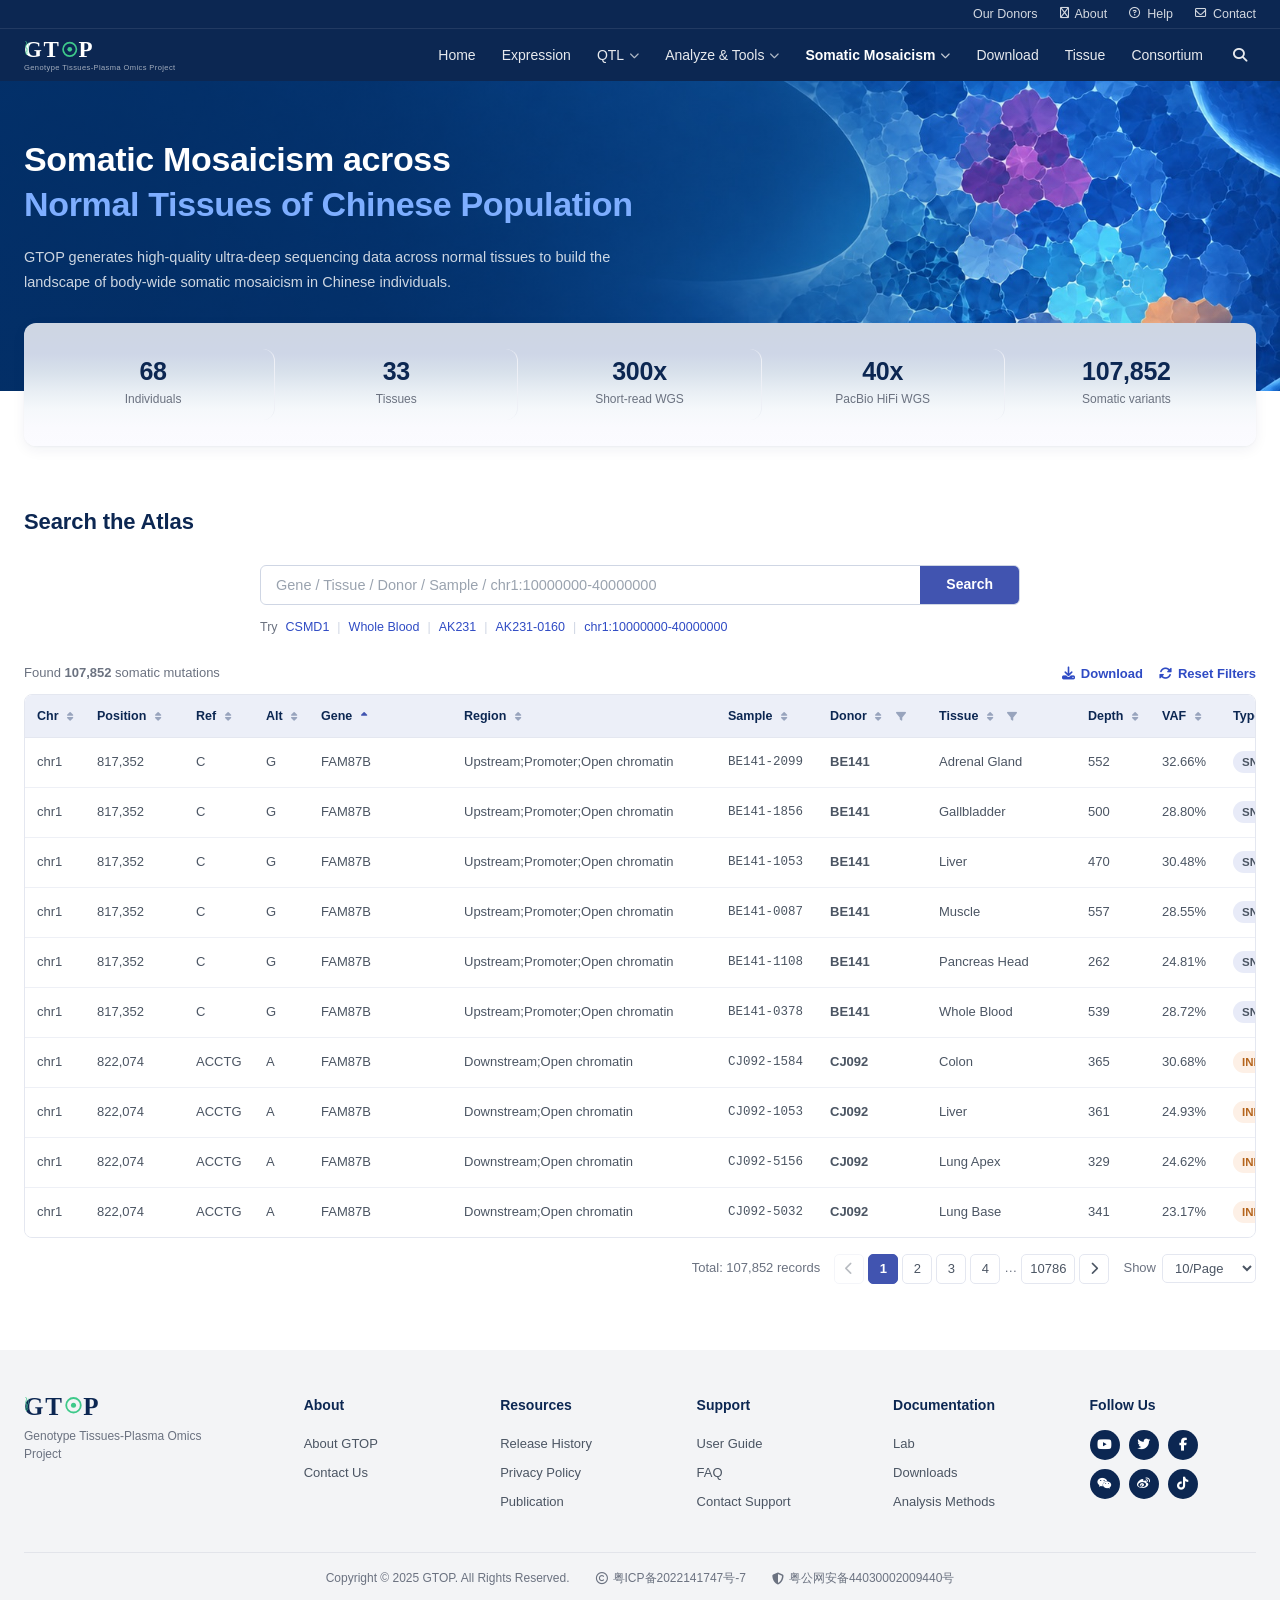
==== src/index.html @ 85aa7c75 "首页搜索表列顺序：Gene/Region/Sample/Donor/Tissue 前移到首屏可见区 只动 5 列 —— gene_symbol / region / sample / donor / " ====
<!DOCTYPE html>
<html lang="en" data-page-node-id="Qr7rwG0jdlaZZNIwMLJvgN">

<head data-page-node-id="hLclgSHE9oFoszj2w5yMaZ">
  <meta charset="UTF-8" data-page-node-id="JbTOTtngXdtlBtoyIH6CKr">
  <meta name="viewport" content="width=device-width, initial-scale=1.0" data-page-node-id="EHCztGiLQCFHfOZD6DNcjv">
  <title>GTOP — Somatic Mosaicism Across Normal Tissues of Chinese Population</title>
  <meta name="description"
    content="SMaTCP integrates high-quality ultra-deep sequencing data across multiple normal tissues to provide reference baseline of body-wide somatic mosaicism in Chinese individuals." data-page-node-id="bE6JVIFypDvwgEJDRUF6Zf">
  <link rel="stylesheet" href="../assets/fontawesome/css/all.min.css" data-page-node-id="kxOYQweWGsFyLZuxg3KOsK">
  <link rel="stylesheet" href="../assets/site.css" data-page-node-id="6OnfGzDr1tGiorNsdbQF1i">
</head>

<body data-page-node-id="HdSBtj0mmfdNUxPv1AyrXf">

  <!-- ============================ 页头 ============================ -->
  <header class="site-header" data-page-node-id="iKd0DrvCz0FAOR7hoQEFa7">
    <div class="topbar" data-page-node-id="XBqlOKkeFSN106j6neohW9">
      <div class="container" data-page-node-id="ZKhZY3z1Q0LovM8YS2Gg7n">
        <div class="topbar-inner" data-page-node-id="dgfB0JQGBuGJLMEV4RUxVt">
          <a href="donors.html" data-page-node-id="Os43a85gJuUvKzMgLXFcud"><span data-page-node-id="jRvgDrbBp11PHelB0vcqZa">Our Donors</span></a>
          <a href="index.html#about" data-page-node-id="Lcrr2f0RkWuucOWrm2wO4C"><i class="fa-regular fa-circle-info" data-page-node-id="oegZoTVjiGOl9hlIwxtwkl"></i><span data-page-node-id="ouuDDG5vzOFn37Cy7dzrqK">About</span></a>
          <a href="#" data-page-node-id="D0W6dub7gqfR5qgZEgckBM"><i class="fa-regular fa-circle-question" data-page-node-id="hcYEJ4NMCLZmuPv1ThpSal"></i><span data-page-node-id="6T5f3304B5WyAPdpWU6Gln">Help</span></a>
          <a href="#" data-page-node-id="c6gG3cjbuGEjBkScrOBQ5D"><i class="fa-regular fa-envelope" data-page-node-id="XecAxIAnNgJuujjrSp8gys"></i><span data-page-node-id="6K7vs5gBoxcT8LtEyP0aLQ">Contact</span></a>
        </div>
      </div>
    </div>
    <div class="container" data-page-node-id="UirsQfeLoCh2CAfydhITWq">
      <div class="navbar-inner" data-page-node-id="sfJLYcGiXMnAPzP3SqTxjW">
        <a href="index.html" class="brand" aria-label="GTOP home" data-page-node-id="6VEpIPAH6RfY6R32e3iGuo">
          <span class="brand-text" data-page-node-id="TAbmkiumQRDlCtFSA6UNgo">
            <span class="brand-name" data-page-node-id="0r0Uzzg320dE91OkQwDvjv"><span class="bm-g" data-page-node-id="dGCiebs6qsqrj7kdF8V0rq">G<svg class="bm-swirl" aria-hidden="true" viewBox="0 0 20 26" data-page-node-id="aNufadtdx5gtHJiTRKlBmP">
                  <path d="M7 1c5 4-3 7 1 12s-4 7 0 12" stroke="#3ec98a" stroke-width="1.7" fill="none"
                    stroke-linecap="round" data-page-node-id="xCSzSHo8V3bwcWvn1VP6PU" />
                  <path d="M12.5 3c-4 4 2 7-2 11s3 6-1 10" stroke="#5fdfae" stroke-width="1.3" fill="none"
                    stroke-linecap="round" opacity=".75" data-page-node-id="igQtOccC2AdvlDjk1UYeQ3" />
                </svg></span>T<span class="bm-o" aria-hidden="true" data-page-node-id="CrxOzhnHNXbXjnnSxaCG3d"><svg viewBox="0 0 24 24" data-page-node-id="8sY3f8M8bIprcVZsqXW2mr">
                  <circle cx="12" cy="12" r="9.2" fill="none" stroke="#3ec98a" stroke-width="2.3" data-page-node-id="tyZIVcM8gFUaBFxDLJdoHF" />
                  <circle cx="12" cy="12" r="3.2" fill="#3ec98a" data-page-node-id="KOrBbKPjqfLywOfey4FRrx" />
                </svg></span>P</span>
            <span class="brand-sub" data-page-node-id="9XLM6OHN3kCyyTR8fxtoOu">Genotype Tissues-Plasma Omics Project</span>
          </span>
        </a>
        <button class="nav-toggle" onclick="toggleNav()" aria-label="Toggle navigation" data-page-node-id="fZVxeZxD48RvdOT7nhhqGk"><i
            class="fa-solid fa-bars" data-page-node-id="woYIm7fMHv5rmZbgBZeRJc"></i></button>
        <nav class="nav-menu" id="navMenu" data-page-node-id="PRWC3v4XqyQE3cieKWTqDt">
          <a href="index.html" data-page-node-id="nQOIivaA57uZQrroili2cB">Home</a>
          <a href="#" data-page-node-id="VhQpYUQpNDvA59wgiDrW3O">Expression</a>
          <div class="nav-drop" data-page-node-id="hsta3rxCnB10lqWU4rUCpV">
            <a href="#" data-page-node-id="dNPgOWdkTYD4rAOtlP3TcD">QTL <i class="fa-solid fa-chevron-down" data-page-node-id="Ss7RMwEErAmXvBq7bGPKNm"></i></a>
            <div class="nav-drop-menu" data-page-node-id="DHyaHRTB2xJigqmWPPRkwG">
              <a href="#" data-page-node-id="GfpY4tFen3Pc5SwFpMo05W">Small Variant</a>
              <a href="#" data-page-node-id="BCX09wH5TdDRzm6B4xoWRd">Structure Variant</a>
              <a href="#" data-page-node-id="HDLCBdqqXPEMH3pjNsIfiA">Tandem Repeat</a>
            </div>
          </div>
          <div class="nav-drop" data-page-node-id="KhSEVi7GuV9Gt6oONnHVeV">
            <a href="#" data-page-node-id="KlZCa95Ps52EcRLRaeYuBc">Analyze &amp; Tools <i class="fa-solid fa-chevron-down" data-page-node-id="5SW1S3rn0YSf3n4cH5VGAv"></i></a>
            <div class="nav-drop-menu" data-page-node-id="TWYfH2cySrVFciYVKaBWNJ">
              <a href="somacard.html" data-page-node-id="bAxotyXhrDug3kDYaIBTA9">SomaCard Annotation</a>
              <a href="#" data-page-node-id="kIA6RCle94QkQZFPNxIEI1">Genome Browser</a>
            </div>
          </div>
          <div class="nav-drop" data-page-node-id="hiOpGRYeMgiah8dNreGXEM">
            <a href="index.html" class="active" data-page-node-id="QCWScI1m1S3Mf8BeAnRpUB">Somatic Mosaicism <i class="fa-solid fa-chevron-down" data-page-node-id="lJlLom7gLMGH97U5t01Kub"></i></a>
            <div class="nav-drop-menu" data-page-node-id="xz7ToZD8INvrCk8Cx0siPk">
              <a href="somatic-data.html" data-page-node-id="D6X5j8NbXQh79fHFi8xpKK">Data Portal</a>
            </div>
          </div>
          <a href="somatic-data.html" data-page-node-id="AvcWeo93X5W8We06hZaEaf">Download</a>
          <a href="tissue.html" data-page-node-id="vxQPV8EEWSFA4GvYW3BfCc">Tissue</a>
          <a href="#" data-page-node-id="AIEbL3SxCdEYrpyE35O0Mo">Consortium</a>
          <a href="#search" class="nav-search" aria-label="Search" data-page-node-id="J07kugbt39G21nELmjxnCH"><i class="fa-solid fa-magnifying-glass" data-page-node-id="iAy5E1XiQJIkUTvQ8UTWah"></i></a>
        </nav>
      </div>
    </div>
  </header>

  <!-- ============================ 英雄区 ============================ -->
  <section class="hero" data-page-node-id="szf9l2TdkeU3IXhi493Zk4">
    <div class="hero-art" aria-hidden="true" data-page-node-id="QGXCD7t4XigZJ8XAXfPaou">
      <img src="../assets/hero-bg.jpg" alt="" data-page-node-id="iw5q29SQcvm71OE7osEmSW">
    </div>
    <div class="hero-veil" aria-hidden="true" data-page-node-id="vihwWABJwPpZIvTKGQgkkA"></div>
    <div class="container" data-page-node-id="0iPDMgGilHfzwRKJClzbaE">
      <div class="hero-inner" data-page-node-id="k8YvfYzVsFC51YKVLGjnqD">
        <h1 class="hero-title" data-page-node-id="AAGbLhORpFeq6AvsOYQkur">
          Somatic Mosaicism across
          <span class="line-2" data-page-node-id="TluXHEjB0sa8LhHEzbEl3k">Normal Tissues of Chinese Population</span>
        </h1>
        <p class="hero-sub" data-page-node-id="wQQ7SQNsCFcMqQ5rzhlD1f">
          GTOP generates high-quality ultra-deep sequencing data across normal tissues to build the landscape of
          body-wide somatic mosaicism in Chinese individuals.
        </p>
      </div>
    </div>
  </section>

  <!-- ============================ 统计条 ============================ -->
  <div class="stats-wrap" data-page-node-id="9mE6JXbSxzCpN8oYVOliAy">
    <div class="container" data-page-node-id="jHX5JkMK98niNA1EAYJZAQ">
      <div class="stats-card" data-page-node-id="gOF7x0Efo0X5PzeZvsr41K">
        <div class="stat" data-page-node-id="WFKQ65s5xdxvI1cYpuzbrl">
          <div class="stat-num" data-page-node-id="KgNgABC7capzPHNKBl3cod">68</div>
          <div class="stat-label" data-page-node-id="h7yRmqFcWRztIno1sEgu1V">Individuals</div>
        </div>
        <div class="stat" data-page-node-id="3UijOtzCxTwMpxWsdmffqh">
          <div class="stat-num" data-page-node-id="7iEWZQK3GbUUi1BqfMF9jq">33</div>
          <div class="stat-label" data-page-node-id="WCxErTt5YivUA8CuwtOZFJ">Tissues</div>
        </div>
        <div class="stat" data-page-node-id="hHsBYOQWNXzLDhCUDL2agX">
          <div class="stat-num" data-page-node-id="4xbCj8BE5tQhPz6srF7r4M">300x</div>
          <div class="stat-label" data-page-node-id="cTP3noT870otvIT3WTVRgE">Short-read WGS</div>
        </div>
        <div class="stat" data-page-node-id="UugZEZxVVR2Q2AQL323VYh">
          <div class="stat-num" data-page-node-id="ABfBsDtelmCeExfwCatRjH">40x</div>
          <div class="stat-label" data-page-node-id="EBmCimxzFGRhBG7SyiapvK">PacBio HiFi WGS</div>
        </div>
        <div class="stat" data-page-node-id="1UdHfeVkGgfsOCeB18aXNm">
          <div class="stat-num" id="statVariants" data-page-node-id="RLc2XSySOWOweuteC2maHM">100,000</div>
          <div class="stat-label" data-page-node-id="qG8A9cgESchcq2p0Z9cpDX">Somatic variants</div>
        </div>
      </div>
    </div>
  </div>

  <!-- ============================ 项目简介 ============================ -->
  <!-- 暂时隐藏（2026-09-23 按需求注释）。恢复时删掉这一行，以及下方「项目简介 隐藏结束」那一行即可 -->
  <!--
  <section class="section" id="about" data-page-node-id="wzWxzk4z1avAWDjv6Lf3OF">
    <div class="container" data-page-node-id="sID5YzzX65oWnLPcmJKqnm">
      <div class="prose" data-page-node-id="mTYkPPl02xUSZk5a2QtrEV">
        <p data-page-node-id="PhyBUgq3jdrQgY7fyfaH56">
          The Somatic Mutations across Tissues in Chinese Populations Project (SMaTCP), part of the
          Genotype-Tissues-Plasma Omics Project (GTOP), is building a comprehensive multi-tissue atlas of somatic
          mosaicism in Chinese individuals. The project encompasses 30 normal tissues from 68 post-mortem donors,
          expanding the representation of East Asian populations in human genomics. SMaTCP integrates
          haplotype-resolved genome assemblies, ultra-deep PCR-free whole-genome sequencing data. This framework
          enables sensitive detection of low-frequency somatic variants and characterization of their tissue
          distribution, clonal architecture, functional annotations, and developmental or haematopoietic origins.
        </p>
        <p data-page-node-id="GTWoJBHnPaACsXbRyV2rJP">
          By connecting somatic mutations with tissue and cellular phenotypes, SMaTCP provides a resource for
          investigating normal tissue biology, ageing, clonal expansion, gene regulation, and the early molecular
          processes associated with human disease.
        </p>
      </div>
    </div>
  </section>
  -->
  <!-- ============================ 项目简介 隐藏结束 ============================ -->

  <!-- ============================ 分析流程 ============================ -->
  <!-- 暂时隐藏（2026-09-23 按需求注释）。恢复时删掉这一行，以及下方「分析流程 隐藏结束」那一行即可 -->
  <!--
  <section class="section section-soft" data-page-node-id="Pq7p397m1fXpG8qhbpBbix">
    <div class="container" data-page-node-id="ndPyv9HpKHKVsOqVygEkDH">
      <div class="pipeline-head" data-page-node-id="gIAnEDtnGYtBEcYlnRaTqe">
        <div data-page-node-id="YMqyfhNznxhBFCluAnx2wD">
          <h2 class="section-title" data-page-node-id="BTklGvoOAZKXsT6ECoDw4x">Analytical Pipeline</h2>
          <svg class="squiggle" viewBox="0 0 68 7" fill="none" aria-hidden="true" data-page-node-id="GwREgHAW13eiJHBYxE6Zm4">
            <path d="M1 4.2c4.5-4 8 4 12.5 0s8-4 12.5 0 8 4 12.5 0 8-4 12.5 0 8 4 12.5 0" stroke="#9aa9c9"
              stroke-width="1.5" stroke-linecap="round" data-page-node-id="MEnfOXH63B4a7fMp7usot6" />
          </svg>
        </div>
        <a href="#search" class="btn btn-primary" data-page-node-id="Pklb29EzNms7LQ9dIS9FRk"><i class="fa-solid fa-arrow-up-right-from-square" data-page-node-id="dVDia882AyW9egzKaMW94x"></i> Data Access</a>
      </div>

      <div class="pipeline-flow" data-page-node-id="trQz03zsfNLFkzshKvtP4W">
        <div class="pipe-card" data-page-node-id="BPfZ5FURNe8sYcsk8OI9mj">
          <div class="pipe-icon" style="background:#1f6fb2" data-page-node-id="ouxBveB2BDLEeBJIcxetFc"><i class="fa-solid fa-person" data-page-node-id="jP38UaUybCm8qQDfqsjGEH"></i></div>
          <div class="pipe-title" data-page-node-id="POFyM0BFcZ2fSLuJHT5OBM">Cohort</div>
          <div class="pipe-chips" data-page-node-id="HeIAaEVEGK1wiJPXLR4lgf">
            <div class="pipe-chip" data-page-node-id="q8s5sKtgAqEqHAzk9FdFVA">68 Individuals</div>
            <div class="pipe-chip" data-page-node-id="cW4FxQXd7uPlSNaRjobyuq">30 Tissues</div>
          </div>
        </div>
        <div class="pipe-arrow" data-page-node-id="xG3V1HcgY2cosmbatzbjqH"><i class="fa-solid fa-chevron-right" data-page-node-id="CkeZVfSNJ7wGciCgVIdcR1"></i></div>

        <div class="pipe-card" data-page-node-id="g5bYt0kDwLLZT3AuE6VCBY">
          <div class="pipe-icon" style="background:#c0392b" data-page-node-id="9ioHyoqDkQ4V3WsDNAGGxG"><i class="fa-solid fa-dna" data-page-node-id="QyZ67vEA1VuDoUHE84r0Kk"></i></div>
          <div class="pipe-title" data-page-node-id="lPGyHrjVl2QuffYQv0coKT">Sequencing</div>
          <div class="pipe-chips" data-page-node-id="xU346dhHxxClpUjeaRoglm">
            <div class="pipe-chip" data-page-node-id="HrvrnpRspK8g6ImKwqMUJY">PacBio HiFi (40x)</div>
            <div class="pipe-chip" data-page-node-id="7flagNpip7xr8eLpXCWQ9S">PCR-free WGS 300x</div>
          </div>
        </div>
        <div class="pipe-arrow" data-page-node-id="CzAR1ncXEqyOdxZGFIvctG"><i class="fa-solid fa-chevron-right" data-page-node-id="Q6BGYe4wpci1Gz7Vzl8ei8"></i></div>

        <div class="pipe-card" data-page-node-id="W8stRI4qMKHoi8O7FhHxBC">
          <div class="pipe-icon" style="background:#d97706" data-page-node-id="b7zXNzAdBz71hfC4rpeCk6"><i class="fa-solid fa-magnifying-glass-chart" data-page-node-id="AMtYBVArsFGRaePkEXlhCK"></i></div>
          <div class="pipe-title" data-page-node-id="PGo9a31pWXHn8E0DGqTcWA">Calling</div>
          <div class="pipe-chips" data-page-node-id="RU9cN0VQxU8dRBtmyoYqf5">
            <div class="pipe-chip" data-page-node-id="Y2wqgA7Q9gOpX0lH0hzk8B">SNV</div>
            <div class="pipe-chip" data-page-node-id="f2ZysqNrZftUKBEtgHlD56">Indel</div>
          </div>
        </div>
        <div class="pipe-arrow" data-page-node-id="wbaUuuZq8zCentAMdAzrmC"><i class="fa-solid fa-chevron-right" data-page-node-id="0K6bNWDxhYifaTlmIQAEIJ"></i></div>

        <div class="pipe-card" data-page-node-id="CNgd4YOcsds7zouB0Bv1Uf">
          <div class="pipe-icon" style="background:#3f8f5b" data-page-node-id="JBwlpMsFcFYYUulsCgbeSW"><i class="fa-solid fa-database" data-page-node-id="2fG9MO2zLvPssEftHG4PQd"></i></div>
          <div class="pipe-title" data-page-node-id="QGAjD8lOXKFxWJRd9DNmIr">Annotation</div>
          <div class="pipe-chips" data-page-node-id="nFh2KAi1DAFID8dyau78hr">
            <div class="pipe-chip" data-page-node-id="dXBfERKetmhCxCPoyGUASv">Genomic region</div>
            <div class="pipe-chip" data-page-node-id="BGdrAXmn28oSIVCfQh5l1d">Deleterious</div>
            <div class="pipe-chip" data-page-node-id="Hnr7ltOVZNECJk7Al9WKTH">Regulatory</div>
          </div>
        </div>
      </div>
    </div>
  </section>
  -->
  <!-- ============================ 分析流程 隐藏结束 ============================ -->

  <!-- ============================ 搜索图集 ============================ -->
  <section class="section" id="search" data-page-node-id="EkMBkT1pAEjdSf9fkHmhJ2">
    <div class="container" data-page-node-id="CJR9zI3MG952B4b3HaTEvl">
      <div class="section-head" data-page-node-id="GVIF37IJLANnHeoMb9qrEG">
        <h2 class="section-title" data-page-node-id="BNPkWFNftzpuFy58UtWwRT">Search the Atlas</h2>
      </div>

      <div class="autocomplete" data-page-node-id="9RMSuAuBEkZ50oNPhG2FCn">
        <div class="search-box" data-page-node-id="i6NMaO02j4l2O4k5RSaMD6">
          <input type="text" id="searchInput"
            placeholder="Gene / Tissue / Donor / Sample / chr1:10000000-40000000" autocomplete="off" spellcheck="false"
            oninput="onInput(this.value)" onkeydown="onKey(event)" onfocus="onInput(this.value)" data-page-node-id="Xne1IOBicL4Ovezcnki2lg">
          <button class="btn btn-primary" onclick="executeSearch()" data-page-node-id="j2B0MeA8Rvgu2CdeGEKgCJ">Search</button>
        </div>
        <div class="autocomplete-list" id="acList" data-page-node-id="e8Sty70hYAHB4WiCC1f3GZ"></div>
      </div>

      <!-- 示例：点一下直接填进搜索框 -->
      <div class="search-examples">
        <span>Try</span>
        <button type="button" onclick="fillSearch('CSMD1')">CSMD1</button>
        <span class="sep">|</span>
        <button type="button" onclick="fillSearch('Whole Blood')">Whole Blood</button>
        <span class="sep">|</span>
        <button type="button" onclick="fillSearch('AK231')">AK231</button>
        <span class="sep">|</span>
        <button type="button" onclick="fillSearch('AK231-0160')">AK231-0160</button>
        <span class="sep">|</span>
        <button type="button" onclick="fillSearch('chr1:10000000-40000000')">chr1:10000000-40000000</button>
      </div>

      <div class="results-bar" data-page-node-id="D3Lq9khqzdt7EiIVnMNfcJ">
        <div class="results-count" id="resultsCount" data-page-node-id="9kxvhcWhJm0IJx5IXTw4km"></div>
        <div class="results-actions">
          <!-- 2026-09-24：原先是个 CSV / TSV 二选一的下拉菜单，现在只导 CSV，
               只剩一个选项的菜单没有意义，改成按钮直接下载（少一次点击）。 -->
          <button class="btn-link" type="button" id="dlBtn" onclick="downloadResults()"
            title="Download the filtered results as CSV">
            <i class="fa-solid fa-download" data-page-node-id="cNYHkX8pXR3FQWzPegVdob"></i> Download
          </button>
          <button class="btn-link" onclick="resetFilters()" data-page-node-id="F7URCCQ7oO2M5xTjKqgtJd"><i class="fa-solid fa-rotate"></i> Reset Filters</button>
        </div>
      </div>

      <div class="table-wrap" data-page-node-id="UQGR62cnku5ykOKnGkETGy">
        <table class="data-table" data-page-node-id="36xZ0YqjCHVDmOSCXClnVK">
          <thead data-page-node-id="4bSnBoBJboKiF9OmTY1oGr">
            <tr data-page-node-id="DSO8fyf3opCd32IEf4NwGc">
              <th class="sortable" onclick="sortBy('contig')">Chr <i class="fa-solid fa-sort sort-i"></i>
              </th>
              <th class="sortable" onclick="sortBy('pos')">Position <i class="fa-solid fa-sort sort-i"></i>
              </th>
              <th class="sortable" onclick="sortBy('ref')">Ref <i class="fa-solid fa-sort sort-i"></i>
              </th>
              <th class="sortable" onclick="sortBy('alt')">Alt <i class="fa-solid fa-sort sort-i"></i>
              </th>
              <th class="sortable" onclick="sortBy('gene_symbol')">Gene <i class="fa-solid fa-sort sort-i"></i>
              </th>
              <th class="sortable" onclick="sortBy('region')">Region <i class="fa-solid fa-sort sort-i"></i>
              </th>
              <th class="sortable" onclick="sortBy('sample')">Sample <i class="fa-solid fa-sort sort-i"></i>
              </th>
              <th class="sortable has-filter" onclick="sortBy('donor')">Donor <i class="fa-solid fa-sort sort-i"></i>
                <button class="th-filter" type="button" data-fkey="donor" onclick="toggleFilter(event, 'donor')"
                  aria-haspopup="true" aria-expanded="false" title="Filter by donor">
                  <i class="fa-solid fa-filter"></i><span class="th-filter-count" data-fcount="donor"></span>
                </button>
              </th>
              <th class="sortable has-filter" onclick="sortBy('tissue')">Tissue <i class="fa-solid fa-sort sort-i"></i>
                <button class="th-filter" type="button" data-fkey="tissue" onclick="toggleFilter(event, 'tissue')"
                  aria-haspopup="true" aria-expanded="false" title="Filter by tissue">
                  <i class="fa-solid fa-filter"></i><span class="th-filter-count" data-fcount="tissue"></span>
                </button>
              </th>
              <th class="sortable" onclick="sortBy('depth')">Depth <i class="fa-solid fa-sort sort-i"></i>
              </th>
              <th class="sortable" onclick="sortBy('vaf')">VAF <i class="fa-solid fa-sort sort-i"></i>
              </th>
              <th class="sortable has-filter" onclick="sortBy('mutation_type')">Type <i class="fa-solid fa-sort sort-i"></i>
                <button class="th-filter" type="button" data-fkey="mutation_type" onclick="toggleFilter(event, 'mutation_type')"
                  aria-haspopup="true" aria-expanded="false" title="Filter by type">
                  <i class="fa-solid fa-filter"></i><span class="th-filter-count" data-fcount="mutation_type"></span>
                </button>
              </th>
              <th class="sortable has-filter" onclick="sortBy('TiTv')">Ti/Tv <i class="fa-solid fa-sort sort-i"></i>
                <button class="th-filter" type="button" data-fkey="TiTv" onclick="toggleFilter(event, 'TiTv')"
                  aria-haspopup="true" aria-expanded="false" title="Filter by ti/tv">
                  <i class="fa-solid fa-filter"></i><span class="th-filter-count" data-fcount="TiTv"></span>
                </button>
              </th>
              <th class="sortable" onclick="sortBy('trinucleotide')">Trinucleotide <i class="fa-solid fa-sort sort-i"></i>
              </th>
              <th class="sortable has-filter" onclick="sortBy('ref_origin')">Ref Origin <i class="fa-solid fa-sort sort-i"></i>
                <button class="th-filter" type="button" data-fkey="ref_origin" onclick="toggleFilter(event, 'ref_origin')"
                  aria-haspopup="true" aria-expanded="false" title="Filter by ref origin">
                  <i class="fa-solid fa-filter"></i><span class="th-filter-count" data-fcount="ref_origin"></span>
                </button>
              </th>
              <th class="sortable has-filter" onclick="sortBy('tissue_shared')">Tissue Shared <i class="fa-solid fa-sort sort-i"></i>
                <button class="th-filter" type="button" data-fkey="tissue_shared" onclick="toggleFilter(event, 'tissue_shared')"
                  aria-haspopup="true" aria-expanded="false" title="Filter by tissue shared">
                  <i class="fa-solid fa-filter"></i><span class="th-filter-count" data-fcount="tissue_shared"></span>
                </button>
              </th>
              <th class="sortable" onclick="sortBy('infiltration_pp')">Infiltration PP <i class="fa-solid fa-sort sort-i"></i>
              </th>
              <th class="sortable has-filter" onclick="sortBy('infiltration')">Infiltration <i class="fa-solid fa-sort sort-i"></i>
                <button class="th-filter" type="button" data-fkey="infiltration" onclick="toggleFilter(event, 'infiltration')"
                  aria-haspopup="true" aria-expanded="false" title="Filter by infiltration">
                  <i class="fa-solid fa-filter"></i><span class="th-filter-count" data-fcount="infiltration"></span>
                </button>
              </th>
              <th class="sortable has-filter" onclick="sortBy('cosmic_signature')">COSMIC Signature <i class="fa-solid fa-sort sort-i"></i>
                <button class="th-filter" type="button" data-fkey="cosmic_signature" onclick="toggleFilter(event, 'cosmic_signature')"
                  aria-haspopup="true" aria-expanded="false" title="Filter by cosmic signature">
                  <i class="fa-solid fa-filter"></i><span class="th-filter-count" data-fcount="cosmic_signature"></span>
                </button>
              </th>
              <th class="sortable" onclick="sortBy('CADD_PHRED')">CADD <i class="fa-solid fa-sort sort-i"></i>
              </th>
              <th class="sortable" onclick="sortBy('regulatory_score')">Regulatory Score <i class="fa-solid fa-sort sort-i"></i>
              </th>
              <th>Visualization</th>
            </tr>
          </thead>
          <tbody id="tbody" data-page-node-id="EU8j9ZeiqqMMfHo5LYOUmB"></tbody>
        </table>
      </div>

      <!-- 表头筛选面板（Type / Tissue / Donor 共用一个）。用 position:fixed 由 JS 定位：
           .table-wrap 是 overflow:auto，绝对定位的下拉会被裁掉 -->
      <div class="th-filter-pop" id="thFilterPop" role="dialog" aria-label="Column filter"></div>

      <div class="pagination" data-page-node-id="zTr7I4gxvLT5m5kg8sg7dN">
        <span id="totalLabel" data-page-node-id="1SSPJFmPjcTvSDb2O3FkpI"></span>
        <div class="page-btns" id="pageBtns" data-page-node-id="NrTfo9tY2YDB1Csb5D0jKA"></div>
        <label class="page-size" data-page-node-id="fy1xp8uq9M1EDtlw6sOkBG">Show
          <select id="pageSize" onchange="changePageSize(this.value)" data-page-node-id="IqVi4YXwrn3NyFUJYKkSKh">
            <option value="10" data-page-node-id="K1UnSeLH18IUiEsoJr4cEv">10/Page</option>
            <option value="25" data-page-node-id="ls9IRjmbUn4wv70EeVuFrZ">25/Page</option>
            <option value="50" data-page-node-id="cDJhpW3qZsqPmxIXlVfHHm">50/Page</option>
            <option value="100" data-page-node-id="l2rLt0fQaOsMUlbHEET0at">100/Page</option>
          </select>
        </label>
      </div>
    </div>
  </section>

  <!-- ============================ 页脚 ============================ -->
  <footer class="site-footer" data-page-node-id="Iqhmp0quwOK5hl6qT0x8ws">
    <div class="container" data-page-node-id="uJnXb881OxrNbFNoNffKy6">
      <div class="footer-top" data-page-node-id="kTsfvNJdTSwL5oWr6q4eTs">
        <div class="footer-brand" data-page-node-id="Ba9yJCAdGWOafcsg9rk6wX">
          <span class="brand-text" data-page-node-id="IW47sc05h92SryLleuOABk">
            <span class="brand-name" data-page-node-id="8GsA6xHuageC1b13dIUwT8"><span class="bm-g" data-page-node-id="6t8wPMd2I3X4U9mL9StStX">G<svg class="bm-swirl" aria-hidden="true" viewBox="0 0 20 26" data-page-node-id="uU5ZX8Zwb5TbwWtgY0LCJ9">
                  <path d="M7 1c5 4-3 7 1 12s-4 7 0 12" stroke="#3ec98a" stroke-width="1.7" fill="none"
                    stroke-linecap="round" data-page-node-id="9iwVrazc2PbcmBFrlYde0K" />
                  <path d="M12.5 3c-4 4 2 7-2 11s3 6-1 10" stroke="#5fdfae" stroke-width="1.3" fill="none"
                    stroke-linecap="round" opacity=".75" data-page-node-id="axW1vcBkc2n7FrUmPOyeLO" />
                </svg></span>T<span class="bm-o" aria-hidden="true" data-page-node-id="pd03ZYaWe2HFZ4bRDGrBhp"><svg viewBox="0 0 24 24" data-page-node-id="E8zDyq8u5ZigPn6udOXaaC">
                  <circle cx="12" cy="12" r="9.2" fill="none" stroke="#3ec98a" stroke-width="2.3" data-page-node-id="XEpweq8ErnAEwozJBse6Bs" />
                  <circle cx="12" cy="12" r="3.2" fill="#3ec98a" data-page-node-id="l60GG87rJSCm6HGBBzfyKJ" />
                </svg></span>P</span>
            <span class="brand-sub" data-page-node-id="MgyBmALr1OxmsGHsdPmvSY">Genotype Tissues-Plasma Omics Project</span>
          </span>
        </div>
        <div class="footer-col" data-page-node-id="Z4LvBQShcKV815L8N1wJBH">
          <h5 data-page-node-id="XQfezRx3rNBFYnT9ZEDTuq">About</h5>
          <a href="donors.html" data-page-node-id="95snTsw4kegWDvxjUqlhU9">About GTOP</a>
          <a href="#" data-page-node-id="QWvhCdPxgwLkl6H2FqvXQT">Contact Us</a>
        </div>
        <div class="footer-col" data-page-node-id="VcJiUIJs2uCKHgbkfDSPvM">
          <h5 data-page-node-id="8HzuHjvDmecyoAUgWbYG64">Resources</h5>
          <a href="#" data-page-node-id="YupZ5uJdG0PvMvpH2R1yeY">Release History</a>
          <a href="#" data-page-node-id="jfGYVAGIFonY9wosOK2VvJ">Privacy Policy</a>
          <a href="#" data-page-node-id="d1fJA0iwU3jHIy6YaRuWmt">Publication</a>
        </div>
        <div class="footer-col" data-page-node-id="ht6Vxs1xItsLTkplBCqLzV">
          <h5 data-page-node-id="uoxMAEU7ne6R44c3KFgs9p">Support</h5>
          <a href="#" data-page-node-id="hwEXXOyYwDQVGvrLeLGmIR">User Guide</a>
          <a href="#" data-page-node-id="a5Oeq8AJuo77jxkEEYRLKY">FAQ</a>
          <a href="#" data-page-node-id="sb5GHGeCPSKjz0XrYmuCMN">Contact Support</a>
        </div>
        <div class="footer-col" data-page-node-id="wJ2hz8aDF7pwqBu1QwzKRU">
          <h5 data-page-node-id="caSAlFUIfCnUEmaF0Iv0hu">Documentation</h5>
          <a href="#" data-page-node-id="NqwXbqZxtsu510WKz8bLD0">Lab</a>
          <a href="somatic-data.html" data-page-node-id="RFjAyXwPQXfsDIIHYj1HBD">Downloads</a>
          <a href="#" data-page-node-id="ziVTmekn3A22SAqrAQDcNF">Analysis Methods</a>
        </div>
        <div class="footer-col" data-page-node-id="KACT7C2nalAN9NvxliAXkE">
          <h5 data-page-node-id="Xv9hCbIvVBz1Zg8U89JTwh">Follow Us</h5>
          <div class="footer-social" data-page-node-id="TuBAxYi3HD1wTnQWtBvrLm">
            <a href="#" aria-label="YouTube" data-page-node-id="aGWAXFVAf5sMJKZiExNjg3"><i class="fab fa-youtube" data-page-node-id="C75UA1uxqJGchW3X8iQBQ3"></i></a>
            <a href="#" aria-label="Twitter" data-page-node-id="ZoXPyJskF2c0oJ4yHrSfqg"><i class="fab fa-twitter" data-page-node-id="0tHeAx3OAqAEwgkPdto4H6"></i></a>
            <a href="#" aria-label="Facebook" data-page-node-id="h0G886gBquP09Gh73C0VIS"><i class="fab fa-facebook-f" data-page-node-id="srFCyiy1vyuGVLzqngWDZw"></i></a>
            <a href="#" aria-label="WeChat" data-page-node-id="5SPiFEXB7Dkbn9qyKKvQ0P"><i class="fab fa-weixin" data-page-node-id="W5w42u33FSCzmGGcJkVBuE"></i></a>
            <a href="#" aria-label="Weibo" data-page-node-id="JpUTcqUPhnuBPGATGoDCjL"><i class="fab fa-weibo" data-page-node-id="IeYwaw3yof7L6LIJTHaofa"></i></a>
            <a href="#" aria-label="TikTok" data-page-node-id="6RPFl21ojRpCquyP2m8HMG"><i class="fab fa-tiktok" data-page-node-id="d78YXGDGxJX0ODMF0tMky3"></i></a>
          </div>
        </div>
      </div>
      <div class="footer-bottom" data-page-node-id="ygO7mtt14CiN0BJHmniw4x">
        <span data-page-node-id="HlmjV8YzBJxsVMI6KCEcx0">Copyright &copy; 2025 GTOP. All Rights Reserved.</span>
        <span data-page-node-id="vtVype3UCAwC8aa7JeuDsM"><i class="fa-regular fa-copyright" data-page-node-id="LQfSdYHVGIeq5H3PdAv0Eu"></i> 粤ICP备2022141747号-7</span>
        <span data-page-node-id="1MGMD2cxJC7uIeogi2jcBD"><i class="fa-solid fa-shield-halved" data-page-node-id="przp45WwiNrTO1Z5oU0xbz"></i> 粤公网安备44030002009440号</span>
      </div>
    </div>
  </footer>

  <!-- 右侧「Variant Detail」详情栏已整体移除（2026-09-24 第二轮 luo：「右侧详情栏不需要」）。
       它原来由三个入口触发，现在三条路径全部关掉：
         ① 点表格任意一行（<tr onclick="showDetail(...)">）—— 2026-09-24 第一轮已去掉；
         ② 没有覆盖度图时那个灰色 Plot 按钮 —— 现在按钮是 disabled 的；
         ③ 点 Regulatory Score 柱子但该行没图 —— 现在没图时柱子不可点。
       行内能看到的全部 21 列本来就在表格里，详情栏只是把它们又列了一遍，所以去掉不影响信息完整性。
       要找回它：git 里 be6f0ba 这个提交仍然保留完整实现（HTML/CSS/showDetail/closeDetail）。 -->

  <!-- 覆盖度图弹窗：先在这里预览，再决定是否新标签页打开 -->
  <div class="plot-modal" id="plotModal" onclick="closePlotModal()" role="dialog" aria-modal="true"
    aria-labelledby="plotModalTitle" data-page-node-id="LVuYUwTkWCePRtAauwibdL">
    <div class="plot-modal-box" onclick="event.stopPropagation()" data-page-node-id="ZpdOTlbzgR4U1BnDBOaL5J">
      <div class="plot-modal-head" data-page-node-id="jsTly9GWk8aBYEubRWwySI">
        <h3 id="plotModalTitle" data-page-node-id="JnnoXjPl9DLbP2vHOlWlN0">Coverage plot</h3>
        <div class="plot-modal-actions" data-page-node-id="mhDk6bGNatAw5S8ZTqS0QN">
          <a class="btn btn-primary btn-sm" id="plotModalOpen" href="#" target="_blank" rel="noopener"
            title="在新标签页中打开 PDF" data-page-node-id="RBHm5euJNRvYDiccUJEEga">
            <i class="fa-solid fa-up-right-from-square" data-page-node-id="7V3irnCBpfdDshQX5dmMHZ"></i><span data-page-node-id="WTY9lG3AcAvwBVmaPYXgT2">Open in new tab</span>
          </a>
          <button class="plot-modal-close" type="button" onclick="closePlotModal()" aria-label="Close" data-page-node-id="H9y2bJZfCu7ONzD6Fkb17A">
            <i class="fa-solid fa-xmark" data-page-node-id="VRi5Gkr576UHIMD3rPerUb"></i>
          </button>
        </div>
      </div>
      <div class="plot-modal-body" id="plotModalBody" data-page-node-id="wdigM21conNT1QfOmVTUoN"></div>
    </div>
  </div>

  <button class="back-to-top" id="backToTop" onclick="window.scrollTo({top:0,behavior:'smooth'})"
    aria-label="Back to top" data-page-node-id="UHuK1jvDHSoAKBRArEhgUT"><i class="fa-solid fa-arrow-up" data-page-node-id="CxASYgbucY7Gy1nPNDgrTA"></i></button>

  <script src="../data/variants_data.js"></script>
  <script src="../data/plots_index.js"></script>
  <script src="../assets/col-resize.js"></script>
  <script>
    // ============================ 数据 ============================
    // 数据源只有一张表：variants_website.csv（21 列全量）。
    // 不再拼接任何来自其它文件的信息 —— 以前拼进来的 Age / Sex 来自
    // select_sample.xlsx，混两个来源会误导读者，已移除。
    const D = window.VDATA;
    const FIELDS = D.fields;        // 21 个 CSV 列名，顺序 = 行内下标
    const DICTS = D.dicts;          // 低基数字段 → 去重值数组
    const ROWS = D.rows;

    const idxOf = k => FIELDS.indexOf(k);

    // 行内下标（不写死数字，列顺序变了也不会错位）
    const I_CONTIG = idxOf('contig'), I_POS = idxOf('pos'), I_REF = idxOf('ref'), I_ALT = idxOf('alt');
    const I_DEPTH = idxOf('depth'), I_VAF = idxOf('vaf'), I_TYPE = idxOf('mutation_type');
    const I_GENE = idxOf('gene_symbol'), I_REGION = idxOf('region'), I_SAMPLE = idxOf('sample');
    const I_DONOR = idxOf('donor'), I_TISSUE = idxOf('tissue'), I_SHARED = idxOf('tissue_shared');
    const I_INF = idxOf('infiltration'), I_CADD = idxOf('CADD_PHRED');

    // 字典别名（页面里到处用）
    const CONTIG = DICTS.contig, MUTYPE = DICTS.mutation_type, GENE = DICTS.gene_symbol;
    const SAMPLE = DICTS.sample, DONOR = DICTS.donor, TISSUE = DICTS.tissue;
    const DICTS_KEYS = Object.keys(DICTS);

    const tissueLabel = t => (t || '').replace(/_/g, ' ');
    const PAGE_SIZES = [10, 25, 50, 100];

    // ---------------- 列定义（顺序 = 页面从左到右）----------------
    // kind: dict = 字典下标 | int/num = 数值 | raw = 原样字符串 | bool = 0/1
    // fmt : 显示格式（int 千分位 / vaf 百分比 / cadd 3 位 / num4 4 位）
    const COLS = [
      { k: 'contig', label: 'Chr', kind: 'dict' },
      { k: 'pos', label: 'Position', kind: 'int', fmt: 'int', cls: 'col-pos' },
      { k: 'ref', label: 'Ref', kind: 'raw' },
      { k: 'alt', label: 'Alt', kind: 'raw' },
      // 空值统一显示成 '--'（原来是 'NA'）。两处必须一致：
      //   这里每个字段的 empty、cellHtml() 里的兜底。
      // （2026-09-24 第二轮：原来还有第三处 showDetail() 侧栏的兜底，详情栏已移除。）
      { k: 'gene_symbol', label: 'Gene', kind: 'dict', cls: 'col-gene', empty: '--' },
      { k: 'region', label: 'Region', kind: 'dict', cls: 'col-region', empty: '--' },
      { k: 'sample', label: 'Sample', kind: 'dict', cls: 'col-mono' },
      { k: 'donor', label: 'Donor', kind: 'dict', cls: 'col-donor', filter: true },
      { k: 'tissue', label: 'Tissue', kind: 'dict', filter: true },
      { k: 'depth', label: 'Depth', kind: 'int', fmt: 'int', cls: 'col-num' },
      { k: 'vaf', label: 'VAF', kind: 'num', fmt: 'vaf', cls: 'col-vaf' },
      { k: 'mutation_type', label: 'Type', kind: 'dict', filter: true },
      { k: 'TiTv', label: 'Ti/Tv', kind: 'dict', filter: true },
      { k: 'trinucleotide', label: 'Trinucleotide', kind: 'dict', cls: 'col-mono' },
      { k: 'ref_origin', label: 'Ref Origin', kind: 'dict', filter: true },
      { k: 'tissue_shared', label: 'Tissue Shared', kind: 'bool', filter: true },
      { k: 'infiltration_pp', label: 'Infiltration PP', kind: 'num', fmt: 'num4', cls: 'col-num' },
      { k: 'infiltration', label: 'Infiltration', kind: 'bool', filter: true },
      { k: 'cosmic_signature', label: 'COSMIC Signature', kind: 'dict', filter: true, empty: '--' },
      { k: 'CADD_PHRED', label: 'CADD', kind: 'num', fmt: 'cadd', cls: 'col-cadd', empty: '--' },
      // bar: 满格刻度 —— 单元格里画迷你柱状图时用它做分母。
      // Regulatory Score 全量是 0~11，但 p50=1、p90=2、p99=5，99% 的值都在 0~5；
      // 若按最大值 11 归一化，「1」只有 9% 宽，肉眼分不出来。取 5 当满格，
      // 6~11 的 645 行（0.6%）统一显示满格，真实数值仍写在柱子右边。
      { k: 'regulatory_score', label: 'Regulatory Score', kind: 'num', fmt: 'int', cls: 'col-bar', empty: '--', bar: 5 },
    ];
    const COL_BY_KEY = {};
    COLS.forEach(c => { c.idx = idxOf(c.k); COL_BY_KEY[c.k] = c; });
    const FILTER_COLS = COLS.filter(c => c.filter);

    const dictVal = (k, i) => { const d = DICTS[k]; return (d && d[i] != null) ? d[i] : ''; };

    // 单元格文字（表格显示 / 详情侧栏共用）
    function cellPlain(r, c) {
      const v = r[c.idx];
      if (c.kind === 'dict') {
        const s = dictVal(c.k, v);
        return c.k === 'tissue' ? tissueLabel(s) : s;
      }
      if (v == null) return '';
      if (c.kind === 'bool') return v ? 'TRUE' : 'FALSE';
      switch (c.fmt) {
        case 'vaf': return (v * 100).toFixed(2) + '%';
        case 'int': return v.toLocaleString('en-US');
        case 'cadd': return v.toFixed(3);
        case 'num4': return v.toFixed(4);
        default: return String(v);
      }
    }

    // 表格单元格 HTML
    // idx 只在 render() 里传（表格行需要它来定位数据和覆盖度图）；详情侧栏等处
    // 不传，柱状图就退化成不可点的纯展示。
    function cellHtml(r, c, idx) {
      const s = cellPlain(r, c);
      const txt = s === '' ? (c.empty || '--') : s;
      if (c.k === 'mutation_type') {
        return `<span class="badge${txt === 'INDEL' ? ' badge-indel' : ''}">${escapeHtml(txt)}</span>`;
      }
      if (c.k === 'gene_symbol') return `<span title="${escapeHtml(s)}">${escapeHtml(txt)}</span>`;

      // Regulatory Score：迷你柱状图 + 数值。满格刻度是 c.bar（见 COLS 里的说明）。
      // 排序、导出走的都是 cellPlain()，不受这里影响。
      //
      // 2026-09-24（luo）：柱子可以点 —— 点开这一行的覆盖度图，跟最后一列那个
      // Plot 按钮同一个弹窗。
      // 2026-09-24 第二轮（luo：「右侧详情栏不需要」）：**改成只有该行真有覆盖度图
      // 时柱子才可点**。原来是无条件可点、没图时退回打开右侧详情栏 —— 那条路径
      // 连同右侧详情栏本身一起删掉了（见 render() 与 showDetail 的移除说明）。
      // 这么改的好处是「看起来能点的东西一定点得动」：没图的行，柱子是纯展示 ——
      // 没有手型光标、没有 role=button、tabindex，tooltip 也不提「点击」。
      // 代价是绝大多数行（全量 107,852 行里只有 8 行有图）柱子都不可点，
      // 覆盖度图的入口回到 Visualization 列那个 Plot 按钮上。
      if (c.bar) {
        const v = Number(r[c.idx]) || 0;
        const pct = Math.max(0, Math.min(100, v / c.bar * 100));
        // idx 为 null = 不在表格里（理论上不会走到，留着防御），此时一律纯展示
        const url = idx != null ? plotUrl(r) : null;
        const clickable = !!url;
        const attrs = !clickable ? '' :
          ` data-u="${escapeHtml(url)}" data-k="${escapeHtml(plotKey(r))}"`
          + ` data-t="${escapeHtml(plotTitle(r))}" data-s="${escapeHtml(plotSubtitle(r))}"`;
        const hint = clickable ? ' · 点击查看覆盖度图' : '';
        return `<span class="bar-cell${clickable ? ' bar-cell-click' : ''}"${attrs}`
          + (clickable ? ' role="button" tabindex="0" onclick="onBarClick(event, this)"' : '')
          + ` title="${escapeHtml(c.label)}: ${escapeHtml(txt)}${hint}">`
          + `<span class="bar-track"><i style="width:${pct.toFixed(1)}%"></i></span>`
          + `<span class="bar-num">${escapeHtml(txt)}</span></span>`;
      }

      return escapeHtml(txt);
    }

    // 点 Regulatory Score 的柱子：只在该行有覆盖度图时才会走到这里（见 cellHtml 的
    // bar 分支 —— 没图的行柱子根本没有 onclick）。
    // 2026-09-24 第二轮（luo：「右侧详情栏不需要」）：原来的 else 分支是
    // `showDetail(...)`，即「没图就打开右侧详情栏」，已随详情栏一起删掉。
    function onBarClick(ev, el) {
      ev.stopPropagation();
      if (el.dataset.u) openPlot(el.dataset.u, el.dataset.t, el.dataset.s, el.dataset.k);
    }

    // 导出用：与源 CSV 完全一致的原始值（组织保留下划线、布尔写 TRUE/FALSE）
    function cellText(r, c) {
      const v = r[c.idx];
      if (c.kind === 'dict') return dictVal(c.k, v);
      if (v == null) return '';
      if (c.kind === 'bool') return v ? 'TRUE' : 'FALSE';
      return v;
    }

    // ==================== 覆盖度图（Coverage plot） ====================
    // 图集文件名规则：<供体>-<组织>-<chr><位置>-<ref>-<alt>.pdf
    // 索引由 build_plots_index.py 生成；完整图集路径见 README。
    const PLOT_KEYS = window.PLOT_KEYS || new Set();
    const PLOT_BASE = window.PLOT_BASE || '../assets/plots/';
    const PLOT_META = window.PLOT_META || {};

    const plotKey = r => `${DONOR[r[I_DONOR]]}|${TISSUE[r[I_TISSUE]]}|${CONTIG[r[I_CONTIG]]}|${r[I_POS]}|${r[I_REF]}|${r[I_ALT]}`;
    const plotFile = r => (PLOT_KEYS.has(plotKey(r)) ? plotKey(r).replace(/\|/g, '-') + '.pdf' : null);
    const plotUrl = r => {
      const f = plotFile(r);
      return f ? PLOT_BASE + encodeURIComponent(f) : null;
    };
    // 弹窗标题：供体 · 组织 · chr:pos ref>alt
    const plotTitle = r => `${DONOR[r[I_DONOR]]} · ${tissueLabel(TISSUE[r[I_TISSUE]])}`;
    const plotSubtitle = r => `${CONTIG[r[I_CONTIG]]}:${r[I_POS].toLocaleString('en-US')} ${r[I_REF]}>${r[I_ALT]}`;

    // ==================== 覆盖度图弹窗 ====================
    // 交互：点击 Plot → 先在本页弹窗中预览 → 弹窗内可再选择"新标签页打开 PDF"
    let plotModalTimer = null;

    function openPlot(url, title, subtitle, key) {
      if (!url) return;
      clearTimeout(plotModalTimer);
      const body = document.getElementById('plotModalBody');
      // #toolbar=0 隐藏 Chrome 自带 PDF 工具栏，让弹窗里就是一张干净的图；
      // 需要缩放/下载时再点右上角"Open in new tab"。
      body.innerHTML = `<div class="plot-modal-loading"><i class="fa-solid fa-spinner fa-spin"></i> Loading plot…</div>
        <iframe id="plotModalFrame" title="Coverage plot" src="${url}#toolbar=0&navpanes=0&view=FitH"></iframe>`;
      const frame = document.getElementById('plotModalFrame');
      frame.addEventListener('load', () => {
        const tip = body.querySelector('.plot-modal-loading');
        if (tip) tip.remove();
      });

      const t = document.getElementById('plotModalTitle');
      t.innerHTML = `${escapeHtml(title || 'Coverage plot')}` +
        (subtitle ? `<span class="plot-modal-sub">${escapeHtml(subtitle)}</span>` : '');
      document.getElementById('plotModalOpen').href = url;

      const modal = document.getElementById('plotModal');
      modal.dataset.key = key || '';
      fitPlotModal(key);

      modal.classList.add('open');
      document.body.style.overflow = 'hidden';
    }

    // 弹窗尺寸跟着图的宽高比走，避免上下留出 PDF 阅读器的深色底
    function fitPlotModal(key) {
      const box = document.querySelector('.plot-modal-box');
      if (!box) return;
      const meta = key && PLOT_META[key];
      if (!meta) {
        box.style.width = '';
        box.style.height = '';
        return;
      }
      const availW = Math.min(1080, window.innerWidth * 0.94);
      const headH = document.querySelector('.plot-modal-head')?.getBoundingClientRect().height || 62;
      const maxH = window.innerHeight * 0.88;
      box.style.width = availW + 'px';
      box.style.height = Math.max(300, Math.min(availW * meta[1] / meta[0] + headH, maxH)) + 'px';
    }

    function closePlotModal() {
      const modal = document.getElementById('plotModal');
      if (!modal.classList.contains('open')) return;
      modal.classList.remove('open');
      document.body.style.overflow = '';
      // 等淡出动画结束再卸载 iframe，避免闪白
      plotModalTimer = setTimeout(() => {
        document.getElementById('plotModalBody').innerHTML = '';
      }, 260);
    }

    document.addEventListener('keydown', e => {
      if (e.key === 'Escape') closePlotModal();
    });

    // 窗口尺寸变化时按新的可用宽度重算弹窗比例
    window.addEventListener('resize', () => {
      const modal = document.getElementById('plotModal');
      if (modal && modal.classList.contains('open')) fitPlotModal(modal.dataset.key);
    });

    // ============================ 状态 ============================
    let state = {
      query: '',
      sortKey: null,
      sortDir: 1,
      page: 1,
      pageSize: 10,
      // 表头筛选：key -> 选项下标集合；空集 = 不筛。键由 FILTER_DEFS 初始化
      filters: {},
      results: ROWS
    };

    // ============================ 搜索 ============================
    // 把自然语言查询解析成"维度集合"，避免逐行字符串比较
    function parseQuery(q) {
      const raw = (q || '').trim();
      if (!raw) return null;
      const lower = raw.toLowerCase();

      // 区间查询 chr1:10000000-40000000
      const m = lower.match(/^(chr[\w]+)\s*:\s*([\d,]+)\s*-\s*([\d,]+)$/);
      if (m) {
        const ci = CONTIG.findIndex(c => c.toLowerCase() === m[1]);
        if (ci < 0) return { empty: true };
        return { chr: new Set([ci]), from: parseInt(m[2].replace(/,/g, ''), 10), to: parseInt(m[3].replace(/,/g, ''), 10) };
      }

      const q1 = lower.replace(/_/g, ' ');
      const out = { chr: new Set(), tissue: new Set(), donor: new Set(), type: new Set(), gene: new Set(), sample: new Set() };

      CONTIG.forEach((c, i) => { if (c.toLowerCase() === lower) out.chr.add(i); });
      TISSUE.forEach((t, i) => { if (t.toLowerCase().replace(/_/g, ' ') === q1) out.tissue.add(i); });
      DONOR.forEach((d, i) => { if (d.toLowerCase() === lower) out.donor.add(i); });
      SAMPLE.forEach((s, i) => { if (s.toLowerCase() === lower) out.sample.add(i); });
      MUTYPE.forEach((t, i) => { if (t.toLowerCase() === lower) out.type.add(i); });

      // 基因：先精确，再前缀，最后子串（限制数量，避免过宽）
      let exact = -1;
      for (let i = 0; i < GENE.length; i++) { if (GENE[i].toLowerCase() === lower) { exact = i; break; } }
      if (exact >= 0) {
        out.gene.add(exact);
      } else if (lower.length >= 2) {
        let n = 0;
        for (let i = 0; i < GENE.length && n < 400; i++) {
          const g = GENE[i].toLowerCase();
          if (g && (g.startsWith(lower) || g.includes(lower))) { out.gene.add(i); n++; }
        }
      }

      const total = out.chr.size + out.tissue.size + out.donor.size + out.type.size + out.gene.size + out.sample.size;
      if (total === 0) return { empty: true };
      return out;
    }

    function runQuery() {
      const q = parseQuery(state.query);
      let rows;
      if (!q) {
        rows = ROWS;
      } else if (q.empty) {
        rows = [];
      } else {
        const { chr, tissue, donor, type, gene, sample, from, to } = q;
        rows = [];
        for (let i = 0; i < ROWS.length; i++) {
          const r = ROWS[i];
          if (from != null) {
            if (chr.has(r[I_CONTIG]) && r[I_POS] >= from && r[I_POS] <= to) rows.push(r);
            continue;
          }
          if (chr.has(r[I_CONTIG]) || tissue.has(r[I_TISSUE]) || donor.has(r[I_DONOR])
            || type.has(r[I_TYPE]) || gene.has(r[I_GENE]) || sample.has(r[I_SAMPLE])) rows.push(r);
        }
      }

      // 表头筛选（在搜索之上再收窄）
      FKEYS.forEach(k => {
        if (isFiltering(k)) rows = rows.filter(r => state.filters[k].has(r[FBY[k].idx]));
      });

      // 搜索/筛选后保持当前排序，否则表头箭头还亮着、行却是乱序的
      if (state.sortKey) rows = sortRows(rows, state.sortKey, state.sortDir);

      state.results = rows;
      state.page = 1;
      render();
    }

    // ============================ 自动补全 ============================
    let acItems = [], acIdx = -1;

    function buildSuggestions(q) {
      const raw = (q || '').trim().toLowerCase();
      if (raw.length < 1) return [];
      const hits = [];
      const push = (kind, label, value) => { if (hits.length < 12) hits.push({ kind, label, value }); };
      DONOR.forEach(d => { if (d.toLowerCase().includes(raw)) push('Donor', d, d); });
      SAMPLE.forEach(s => { if (s.toLowerCase().includes(raw)) push('Sample', s, s); });
      TISSUE.forEach(t => { if (t.toLowerCase().replace(/_/g, ' ').includes(raw)) push('Tissue', tissueLabel(t), tissueLabel(t)); });
      for (let i = 0; i < GENE.length && hits.length < 12; i++) {
        if (GENE[i] && GENE[i].toLowerCase().startsWith(raw)) push('Gene', GENE[i], GENE[i]);
      }
      CONTIG.forEach(c => { if (c.toLowerCase() === raw) push('Chromosome', c, c); });
      return hits;
    }

    function onInput(v) {
      const list = document.getElementById('acList');
      acItems = buildSuggestions(v);
      acIdx = -1;
      if (!acItems.length || !v.trim()) { list.classList.remove('open'); list.innerHTML = ''; return; }
      list.innerHTML = acItems.map((it, i) =>
        `<div class="ac-item" data-i="${i}" onmousedown="pickSuggestion(${i})">
           <span>${escapeHtml(it.label)}</span><span class="ac-kind">${it.kind}</span>
         </div>`).join('');
      list.classList.add('open');
    }

    function pickSuggestion(i) {
      const it = acItems[i];
      if (!it) return;
      document.getElementById('searchInput').value = it.value;
      document.getElementById('acList').classList.remove('open');
      executeSearch();
    }

    function onKey(e) {
      const list = document.getElementById('acList');
      if (e.key === 'Enter') { executeSearch(); return; }
      if (e.key === 'Escape') { list.classList.remove('open'); return; }
      if (!acItems.length || !list.classList.contains('open')) return;
      if (e.key === 'ArrowDown' || e.key === 'ArrowUp') {
        e.preventDefault();
        acIdx = e.key === 'ArrowDown'
          ? (acIdx + 1) % acItems.length
          : (acIdx - 1 + acItems.length) % acItems.length;
        list.querySelectorAll('.ac-item').forEach((el, i) => el.classList.toggle('active', i === acIdx));
      }
    }

    function executeSearch() {
      document.getElementById('acList').classList.remove('open');
      state.query = document.getElementById('searchInput').value;
      runQuery();
      document.getElementById('search').scrollIntoView({ behavior: 'smooth', block: 'start' });
    }

    // 示例按钮：填进搜索框并立即查询
    function fillSearch(v) {
      document.getElementById('searchInput').value = v;
      executeSearch();
    }

    function resetFilters() {
      document.getElementById('searchInput').value = '';
      state.query = '';
      state.sortKey = null;
      state.sortDir = 1;
      state.page = 1;
      FKEYS.forEach(k => { state.filters[k] = new Set(); filterQuery[k] = ''; });
      closeFilter();
      document.getElementById('acList').classList.remove('open');
      runQuery();
    }

    // ============================ 表头筛选（Type / Tissue / Donor）============================
    // 三个列共用一个 fixed 定位的下拉面板，按 data-fkey 切换内容。
    // 一个都不勾 = 不筛（与 Data Portal 页的筛选语义一致）。
    // 选项旁的计数是"faceted count"：统计满足「其它生效筛选」的行数，
    // 这样勾了 Tissue 之后，Donor 列表里还剩多少人一目了然。
    // 可筛选的列直接由 COLS 里标了 filter:true 的生成，加列不用改这里
    // 注意：bool 列（Tissue Shared / Infiltration）不在 DICTS 里，
    // 它的选项就是 FALSE / TRUE 两个，行内存的是 0 / 1。
    const optText = v => (v === '' ? '(none)' : v);
    const FILTER_DEFS = FILTER_COLS.map(c => {
      const texts = c.kind === 'dict'
        ? DICTS[c.k].map(v => (c.k === 'tissue' ? tissueLabel(v) : optText(v)))
        : ['FALSE', 'TRUE'];
      return {
        key: c.k,
        label: c.label,
        idx: c.idx,
        opts: texts.map((t, i) => ({ v: i, text: t })),
        search: texts.length > 12,     // 选项多的给个组内搜索框（Donor 这类）
      };
    });
    const FKEYS = FILTER_DEFS.map(d => d.key);
    const FBY = {};
    FILTER_DEFS.forEach(d => { FBY[d.key] = d; });
    const filterQuery = {};
    FKEYS.forEach(k => { filterQuery[k] = ''; state.filters[k] = new Set(); });

    const isFiltering = k => state.filters[k].size > 0 && state.filters[k].size < FBY[k].opts.length;
    const anyFiltering = () => FKEYS.some(isFiltering);
    const filterLabel = k => FBY[k].label;
    const filterText = k => [...state.filters[k]].map(v => FBY[k].opts[v].text).join(', ');
    // 计数行上的筛选标记：选了太多 Donor 时不至于把一行撑爆
    const shortText = s => (s.length > 48 ? s.slice(0, 46) + '…' : s);

    function computeCounts() {
      const out = {};
      FKEYS.forEach(k => { out[k] = new Map(); });
      const active = FKEYS.filter(isFiltering);
      for (let i = 0; i < ROWS.length; i++) {
        const r = ROWS[i];
        for (const k of FKEYS) {
          let ok = true;
          for (const k2 of active) {
            if (k2 === k) continue;                       // 排除本组：本组内的计数不受本组筛选影响
            if (!state.filters[k2].has(r[FBY[k2].idx])) { ok = false; break; }
          }
          if (ok) {
            const v = r[FBY[k].idx];
            out[k].set(v, (out[k].get(v) || 0) + 1);
          }
        }
      }
      return out;
    }

    function buildFilterPanel(key) {
      const d = FBY[key];
      const counts = computeCounts()[key];
      const q = filterQuery[key];
      const pop = document.getElementById('thFilterPop');
      pop.dataset.fkey = key;
      pop.innerHTML = `
        <div class="th-filter-head">Filter by ${escapeHtml(d.label)}</div>
        ${d.search ? `<input class="th-filter-search" type="search" placeholder="Search ${escapeHtml(d.label.toLowerCase())}…"
              value="${escapeHtml(q)}" aria-label="Search ${escapeHtml(d.label)}"
              oninput="onFilterSearch('${key}', this.value)">` : ''}
        <div class="th-filter-body">
          ${d.opts.map(o => {
        const n = counts.get(o.v) || 0;
        const on = state.filters[key].has(o.v);
        const hide = q && !o.text.toLowerCase().includes(q) ? ' style="display:none"' : '';
        return `<label class="th-filter-opt" data-t="${escapeHtml(o.text.toLowerCase())}"${hide}>
              <input type="checkbox" value="${o.v}"${on ? ' checked' : ''} onchange="onFilterToggle('${key}')">
              <span class="th-filter-name">${escapeHtml(o.text)}</span>
              <span class="th-filter-n">${n.toLocaleString('en-US')}</span>
            </label>`;
      }).join('')}
        </div>
        <div class="th-filter-foot">
          <button type="button" class="btn-link" onclick="setAllFilter('${key}', true)">Select all</button>
          <button type="button" class="btn-link" onclick="setAllFilter('${key}', false)">Clear</button>
        </div>`;
    }

    function toggleFilter(e, key) {
      if (e) e.stopPropagation();
      const pop = document.getElementById('thFilterPop');
      if (pop.classList.contains('open') && pop.dataset.fkey === key) { closeFilter(); return; }
      buildFilterPanel(key);
      pop.classList.add('open');
      positionFilter();
      syncFilterUI();
    }

    function closeFilter() {
      const pop = document.getElementById('thFilterPop');
      if (!pop) return;
      pop.classList.remove('open');
      pop.dataset.fkey = '';
      syncFilterUI();
    }

    // 面板是 fixed 定位，位置按按钮的视口坐标算；贴到窗口边缘时自动收进来
    function positionFilter() {
      const pop = document.getElementById('thFilterPop');
      if (!pop.classList.contains('open')) return;
      const btn = document.querySelector(`.th-filter[data-fkey="${pop.dataset.fkey}"]`);
      if (!btn) return;
      const r = btn.getBoundingClientRect();
      const w = pop.offsetWidth, h = pop.offsetHeight;
      const left = Math.max(12, Math.min(r.left, window.innerWidth - w - 12));
      let top = r.bottom + 8;
      if (top + h > window.innerHeight - 12) top = Math.max(12, r.top - h - 8);
      pop.style.left = left + 'px';
      pop.style.top = top + 'px';
    }

    function onFilterSearch(key, v) {
      filterQuery[key] = v.trim().toLowerCase();
      document.querySelectorAll('#thFilterPop .th-filter-opt').forEach(el => {
        el.style.display = (!filterQuery[key] || el.dataset.t.includes(filterQuery[key])) ? '' : 'none';
      });
    }

    function onFilterToggle(key) {
      const boxes = [...document.querySelectorAll('#thFilterPop input[type=checkbox]')];
      state.filters[key] = new Set(boxes.filter(b => b.checked).map(b => +b.value));
      syncFilterUI();
      runQuery();
      refreshFilterCounts();   // 结果变了，别的组的计数也要跟着变
    }

    // 只刷新计数，不重建面板（保住滚动位置和搜索词）
    function refreshFilterCounts() {
      const pop = document.getElementById('thFilterPop');
      if (!pop || !pop.classList.contains('open') || !pop.dataset.fkey) return;
      const counts = computeCounts()[pop.dataset.fkey];
      pop.querySelectorAll('.th-filter-opt').forEach(el => {
        const n = counts.get(+el.querySelector('input').value) || 0;
        el.querySelector('.th-filter-n').textContent = n.toLocaleString('en-US');
      });
    }

    // 全选等价于不筛（与组内 OR 的语义保持一致）
    function setAllFilter(key, on) {
      const boxes = [...document.querySelectorAll('#thFilterPop input[type=checkbox]')];
      boxes.forEach(b => { b.checked = on; });
      state.filters[key] = on ? new Set(boxes.map(b => +b.value)) : new Set();
      syncFilterUI();
      runQuery();
      refreshFilterCounts();
    }

    function syncFilterUI() {
      const pop = document.getElementById('thFilterPop');
      const openKey = pop && pop.classList.contains('open') ? pop.dataset.fkey : '';
      FKEYS.forEach(k => {
        const btn = document.querySelector(`.th-filter[data-fkey="${k}"]`);
        if (!btn) return;
        const active = isFiltering(k);
        btn.classList.toggle('active', active);
        btn.querySelector('[data-fcount]').textContent = active ? String(state.filters[k].size) : '';
        btn.title = active ? `${FBY[k].label}: ${filterText(k)}` : `Filter by ${FBY[k].label.toLowerCase()}`;
        btn.setAttribute('aria-expanded', String(openKey === k));
      });
    }

    // 点面板外 / 按 Esc 关掉；滚动或改窗口大小则跟着按钮重新定位
    document.addEventListener('click', e => {
      const pop = document.getElementById('thFilterPop');
      if (pop && pop.classList.contains('open')
        && !pop.contains(e.target) && !e.target.closest('.th-filter')) closeFilter();
    });

    document.addEventListener('keydown', e => {
      if (e.key === 'Escape') closeFilter();
    });

    window.addEventListener('scroll', positionFilter, { passive: true });
    window.addEventListener('resize', positionFilter);

    // ============================ 下载结果 ============================
    // 导出的是"当前筛选/搜索后的全部结果"，不只是当前这一页。
    // 导出的列 = 源 CSV 的 21 列原样（列名、取值都与源表一致，可直接对回去）
    const DL_COLS = COLS.map(c => [c.k, r => cellText(r, c)]);

    function dlStamp() {
      const d = new Date(), p = n => String(n).padStart(2, '0');
      return `${d.getFullYear()}${p(d.getMonth() + 1)}${p(d.getDate())}-${p(d.getHours())}${p(d.getMinutes())}`;
    }

    // 只导 CSV（2026-09-24 去掉 TSV 选项）。带 UTF-8 BOM，Excel 直接打开不乱码。
    function downloadResults() {
      if (!state.results.length) return;
      const quote = v => {
        const s = String(v == null ? '' : v);
        return /[",\n\r]/.test(s) ? '"' + s.replace(/"/g, '""') + '"' : s;
      };
      const lines = [DL_COLS.map(c => c[0]).join(',')];
      for (const r of state.results) lines.push(DL_COLS.map(c => quote(c[1](r))).join(','));
      const blob = new Blob(['\ufeff' + lines.join('\r\n')], { type: 'text/csv;charset=utf-8' });
      const url = URL.createObjectURL(blob);
      const a = document.createElement('a');
      a.href = url;
      a.download = `GTOP_somatic_mutations_${dlStamp()}.csv`;
      document.body.appendChild(a);
      a.click();
      a.remove();
      setTimeout(() => URL.revokeObjectURL(url), 3000);
    }

    // ============================ 排序 ============================
    // 字典列按「文字」排（字典下标是首次出现顺序，不是字母序，不能直接拿来排）
    function sortValue(r, key) {
      const c = COL_BY_KEY[key];
      if (!c) return 0;
      const v = r[c.idx];
      if (v == null) return c.kind === 'dict' ? '' : -Infinity;
      return c.kind === 'dict' ? dictVal(c.k, v) : v;
    }

    // 返回排好序的副本（不动传入数组——无查询时 state.results 就是 ROWS 本体）
    function sortRows(rows, key, dir) {
      return rows.slice().sort((a, b) => {
        const x = sortValue(a, key), y = sortValue(b, key);
        if (x < y) return -dir;
        if (x > y) return dir;
        return 0;
      });
    }

    function sortBy(key) {
      if (state.sortKey === key) {
        state.sortDir = -state.sortDir;
      } else {
        state.sortKey = key;
        state.sortDir = 1;
      }
      state.results = sortRows(state.results, key, state.sortDir);
      state.page = 1;
      render();
    }

    // 表头排序箭头。原来 HTML 里写死 fa-sort、JS 从不更新，
    // 加了 Type 筛选后"筛选后仍保持排序"，箭头不对就更说不通了。
    function sortKeyOf(th) {
      const m = /sortBy\('([a-z]+)'\)/.exec(th.getAttribute('onclick') || '');
      return m ? m[1] : null;
    }

    function syncSortIcons() {
      document.querySelectorAll('th.sortable').forEach(th => {
        const icon = th.querySelector('.sort-i');
        if (!icon) return;
        const on = sortKeyOf(th) === state.sortKey;
        icon.className = 'fa-solid sort-i' + (on
          ? (state.sortDir === 1 ? ' fa-sort-up on' : ' fa-sort-down on')
          : ' fa-sort');
      });
    }

    // ============================ 渲染 ============================
    function escapeHtml(s) {
      return String(s).replace(/[&<>"']/g, c => ({ '&': '&amp;', '<': '&lt;', '>': '&gt;', '"': '&quot;', "'": '&#39;' }[c]));
    }

    function render() {
      const total = state.results.length;
      const size = state.pageSize;
      const pages = Math.max(1, Math.ceil(total / size));
      if (state.page > pages) state.page = pages;
      const start = (state.page - 1) * size;
      const slice = state.results.slice(start, start + size);

      const tbody = document.getElementById('tbody');
      if (!slice.length) {
        tbody.innerHTML = `<tr class="empty-row"><td colspan="${COLS.length + 1}">No somatic mutations matching your query.</td></tr>`;
      } else {
        tbody.innerHTML = slice.map((r, k) => {
          const idx = start + k;
          const url = plotUrl(r);
          const plotCell = url
            ? `<button class="btn btn-primary btn-sm" type="button" data-u="${url}"
                  data-k="${plotKey(r)}" data-t="${escapeHtml(plotTitle(r))}"
                  data-s="${escapeHtml(plotSubtitle(r))}" title="预览覆盖度图"
                  onclick="openPlot(this.dataset.u, this.dataset.t, this.dataset.s, this.dataset.k)">
                  <i class="fa-solid fa-chart-simple"></i> Plot</button>`
            // 没图的行：按钮 disabled（2026-09-24 第二轮 luo：「右侧详情栏不需要」）。
            // 原来这个灰色按钮是 onclick="showDetail(idx)" —— 点它打开右侧详情栏，
            // 那是详情栏仅剩的两个入口之一。详情栏整体删掉后，这里就只剩
            // 「本行没有覆盖度图」这个提示作用，所以不再做成可点元素：
            // 一个点了没反应的按钮比一个灰掉的按钮更让人困惑。
            : `<button class="btn btn-sm btn-muted" type="button" disabled
                  title="该变异暂无覆盖度图"><i class="fa-solid fa-chart-simple"></i> Plot</button>`;
          const cells = COLS.map(c => `<td class="${c.cls || ''}">${cellHtml(r, c, idx)}</td>`).join('');
          // 行上**不挂** onclick（2026-09-24 luo：表格不需要点击行在右侧显示信息）。
          // 右侧详情栏（.detail-panel）已整体移除（2026-09-24 第二轮 luo：右侧详情栏不需要），
          // 所以表格里现在没有任何「打开右侧面板」的入口，行内可点的只有两处，
          // 且都指向覆盖度图这一个弹窗：
          //   ① 有图的行 → Visualization 列的蓝色 Plot 按钮；
          //   ② 有图的行 → Regulatory Score 的柱子（同一个 openPlot）。
          return `<tr class="data-row">
            ${cells}
            <td class="col-plot">${plotCell}</td>
          </tr>`;
        }).join('');
      }

      // 筛选生效时在计数后面挂标记，避免"数字变小了但看不出为什么"
      const notes = FKEYS.filter(isFiltering)
        .map(k => ` <span class="results-filter-note">${escapeHtml(filterLabel(k))}: ${escapeHtml(shortText(filterText(k)))}</span>`)
        .join('');
      // 计数统一带千分位（与 Position、筛选面板计数、统计条的写法保持一致）
      const totalText = total.toLocaleString('en-US');
      document.getElementById('resultsCount').innerHTML = (state.query
        ? `Found <strong>${totalText}</strong> somatic mutations matching your query`
        : `Found <strong>${totalText}</strong> somatic mutations`) + notes;
      document.getElementById('totalLabel').textContent = `Total: ${totalText} records`;

      syncSortIcons();
      renderPagination(pages);
    }

    function renderPagination(pages) {
      const box = document.getElementById('pageBtns');
      const cur = state.page;
      const btns = [];
      const add = (label, page, opts = {}) => btns.push(
        `<button ${opts.disabled ? 'disabled' : ''} class="${opts.active ? 'active' : ''}"
           onclick="gotoPage(${page})">${label}</button>`);

      add('<i class="fa-solid fa-chevron-left"></i>', cur - 1, { disabled: cur <= 1 });

      const set = new Set([1, pages]);
      for (let p = Math.max(1, cur - 1); p <= Math.min(pages, cur + 1); p++) set.add(p);
      if (cur <= 3) { set.add(2); set.add(3); set.add(4); }
      if (cur >= pages - 2) { set.add(pages - 1); set.add(pages - 2); set.add(pages - 3); }
      const win = [...set].filter(p => p >= 1 && p <= pages).sort((a, b) => a - b);
      let last = 0;
      win.forEach(p => {
        if (last && p - last > 1) btns.push('<span>…</span>');
        add(p, p, { active: p === cur });
        last = p;
      });

      add('<i class="fa-solid fa-chevron-right"></i>', cur + 1, { disabled: cur >= pages });
      box.innerHTML = btns.join('');
    }

    function gotoPage(p) {
      const pages = Math.max(1, Math.ceil(state.results.length / state.pageSize));
      state.page = Math.min(Math.max(1, p), pages);
      render();
      document.getElementById('search').scrollIntoView({ behavior: 'smooth', block: 'start' });
    }

    function changePageSize(v) {
      state.pageSize = parseInt(v, 10);
      state.page = 1;
      render();
    }

    // ============================ 其他 ============================
    // 2026-09-24 第二轮：原来的 showDetail(i) / closeDetail() 两个函数在这里，
    // 负责往右侧详情栏里填「这一行的 21 列」+ 覆盖度图入口。luo：「右侧详情栏不需要」，
    // 详情栏的 HTML / CSS / JS 一起删掉了。要找回它看 git 的 be6f0ba 提交。
    function toggleNav() {
      document.getElementById('navMenu').classList.toggle('open');
    }

    window.addEventListener('scroll', () => {
      document.getElementById('backToTop').classList.toggle('show', window.scrollY > 600);
    });

    // ============ 列宽：按「全量数据」而不是「当前这一页」定 ============
    // 为什么需要这个：加了列宽拖拽之后表格是 table-layout: fixed，列宽在初始化时
    // 就写死成 px。而 initColResize 量到的是「当前这一屏」的列宽 —— 初始化时 tbody
    // 里只有第 1 页那 10 行，于是 Gene 列只量到 75px（放得下 8 个字符）。可全量
    // 107,852 行里 90% 的 Gene 值是 15 个字符（"ENSG00000123456"，约 135px），
    // 翻到第 3 页就压到 Region 列上，看起来像 "ENSG00000Intron;NC" ——
    // 就是 luo 说的「拖拽好奇怪呀，不正常」。
    //
    // 这里按全量数据算一遍「每列至少要放得下多宽」，交给 initColResize 当默认值
    // （它取「实测值」和「这个值」里较大的那个）。
    //
    // 取 p95 而不是最大值：Chr 列 95% 的值不超过 5 个字符，但偶发 27 字符的未定位
    // contig（"AK231-DMSO.hap1.h1tg000003l"）。为那不到 1% 把 Chr 撑到 200px 不值得，
    // 那 1% 交给省略号兜底（鼠标悬停看完整值）。
    //
    // 例外是「小字典」列：像 Tissue 只有 30 个值，按 p95（13 字符）定宽会漏掉
    // "Heart Tricuspid Valve"（21 字符），每页总有 1 格显示成 "Heart Tricuspid V…"。
    // 这种列直接按最大值定宽，多出来的宽度很有限（Tissue 才 +35px）。
    // 阈值 128 就是「值域小到可以按最大值来」的界线，实测只有 Tissue 受影响。
    //
    // 成本控制：不逐行格式化（21 列 × 107,852 行 = 226 万次 toFixed/toLocaleString，
    // 要一两秒）。按列的类型分别走捷径，实测总共 ~55ms：
    //   dict 列 → 值域就是字典本身，逐个量字典值（最多的是 gene 的 2.2 万项），
    //            再用频次累积出 p95 宽度
    //   数值列 → 定点格式下字符串长度随数值单调递增，取全量最大值格式化一次即可
    //   bool 列 → 只有 TRUE / FALSE
    //   Region（折行）和 Regulatory Score（柱状图）按设计定宽，跳过
    function idealColWidths(table) {
      // td 左右内边距各 12px，再留 2px 余量 —— 不留的话会卡在「内容盒刚好比文字
      // 少 0.1px」这种边界上，整列全变成省略号（Gene 列就是这么被坑过一次）。
      const PAD = 24 + 2;
      const out = new Array(COLS.length).fill(0);
      const firstRow = table.querySelector('tbody tr.data-row');
      if (!firstRow) return out;

      const cv = document.createElement('canvas');
      const ctx = cv.getContext('2d');

      // 用该列真实 td 的字体来量：Sample / Trinucleotide 是等宽字体，不能混用
      const fontOf = i => {
        const td = firstRow.children[i];
        if (!td) return null;
        const cs = getComputedStyle(td);
        return cs.fontStyle + ' ' + cs.fontWeight + ' ' + cs.fontSize + ' ' + cs.fontFamily;
      };
      const wOf = (s, font) => { ctx.font = font; return ctx.measureText(s).width; };

      COLS.forEach((c, i) => {
        if (c.cls === 'col-region' || c.bar) return;   // 按设计定宽，不参与
        const font = fontOf(i);
        if (!font) return;

        let sample = null;
        let need = 0;               // 直接给出所需宽度时用它（dict 列走这条）

        if (c.kind === 'dict') {
          const dict = DICTS[c.k] || [];
          const freq = new Int32Array(dict.length);
          for (let n = 0; n < ROWS.length; n++) freq[ROWS[n][c.idx]]++;

          // 把用到的每个值都真量一遍宽度（全量约 2.5 万次 measureText ≈ 40ms），
          // 按宽度排序后用频次累积到 95%。
          //
          // ⚠️ 别改回「按字符数分桶、只量桶里第一个值」—— 试过，不准：
          // 同为 15 个字符的基因名宽度能差 3~4px（"ENSG00000272438" 要 122.9px），
          // 取到的代表值偏窄，算出来的列宽就比实际需要少 1px，于是恰好卡在
          // 内容盒 122px vs 文字 122.9px 上，整列 Gene 全变成 "ENSG00000…"。
          const items = [];
          let total = 0;
          for (let d = 0; d < dict.length; d++) {
            const f = freq[d];
            if (!f) continue;
            const s = c.k === 'tissue' ? tissueLabel(dict[d]) : String(dict[d]);
            items.push([wOf(s, font), f]);
            total += f;
          }
          items.sort((a, b) => a[0] - b[0]);
          // 小字典（≤128 个值）直接按最宽的值定 —— 像 Tissue 只有 30 个值，
          // 按 p95 会漏掉 "Heart Tricuspid Valve"（21 字符），每页总有 1 格被截
          let pick = items.length ? items[items.length - 1][0] : 0;
          if (dict.length > 128 && items.length) {
            let acc = 0;
            const target = total * 0.95;
            for (const [w, f] of items) { acc += f; if (acc >= target) { pick = w; break; } }
          }
          need = pick;
        } else if (c.kind === 'bool') {
          sample = 'FALSE';
        } else if (c.kind === 'int' || c.kind === 'num') {
          // 定点格式下字符串长度随数值单调递增，取全量最大值格式化一次就够
          let mx = null;
          for (let n = 0; n < ROWS.length; n++) {
            const v = ROWS[n][c.idx];
            if (v == null) continue;
            if (mx == null || Math.abs(v) > Math.abs(mx)) mx = v;
          }
          if (mx == null) return;
          const fake = [];
          fake[c.idx] = mx;
          sample = cellPlain(fake, c);
        } else {
          return;   // raw 列（Ref / Alt）p95 只有 1 个字符，保持实测值即可
        }

        const w = need || (sample ? wOf(sample, font) : 0);
        if (w) out[i] = Math.ceil(w + PAD);
      });

      return out;
    }

    // 用真实数据刷新统计条上的变异总数
    (function init() {
      const el = document.getElementById('statVariants');
      if (el && ROWS.length) el.textContent = ROWS.length.toLocaleString('en-US');

      syncFilterUI();

      // 支持 ?q= 预填查询（Tissue 页点击组织后跳转过来）
      const q = new URLSearchParams(location.search).get('q');
      if (q) {
        document.getElementById('searchInput').value = q;
        state.query = q;
        runQuery();
      } else {
        render();
      }

      // 表头列宽可拖拽（拖动改宽度，双击手柄恢复默认，记在 localStorage）
      // 必须放在 render() 之后：这张表是 table-layout: auto，列宽由内容算出来，
      // tbody 填好之前量到的宽度不是最终值。
      // minColWidths 见上面 idealColWidths() 的注释 —— 它保证默认列宽是按全量
      // 107,852 行定的，翻页不会因为第 1 页碰巧值短而溢出。
      const tbl = document.querySelector('table.data-table');
      initColResize(tbl, {
        storageKey: 'gtop.cols.search.v2',
        minWidth: 44,
        minColWidths: idealColWidths(tbl)
      });
    })();
  </script>
</body>

</html>
---- assets/site.css ----
/* ==========================================================================
   SMaTCP / GTOP — 设计系统
   依据设计稿提取：深蓝页头 + 渐变英雄区 + 白卡统计条 + 四段式流程卡 + 搜索表
   配色取样自设计稿，勿随意改动数值。
   ========================================================================== */

:root {
  /* 主色 */
  --navy: #0c2752;
  --navy-soft: #17365f;
  --hero-1: #033069;
  --hero-2: #094488;
  --hero-3: #0a51a1;
  /* 首页英雄区副标题「Normal Tissues of Chinese Population」的字色。
     取自设计稿笔画内部像素（排除了抗锯齿）：原生切片加权均值 #80B1F9、
     另一份设计图 #79AAFF，取两者平均 ≈ #7EAEFF。 */
  --sky: #7eaeff;
  --glow: #5aa2ec;

  /* 交互蓝 */
  --blue: #4154b0;
  --blue-hover: #34459b;
  --blue-link: #2f4bc4;
  --blue-soft: #eceff8;

  /* 面 */
  --page: #ffffff;
  --soft: #f6f7fb;
  --cream: #f6f5f1;
  --footer-bg: #f3f4f6;
  --head-bg: #eceff8;
  --badge-bg: #e8ebf8;

  /* 字 */
  --text: #1f2937;
  --text-2: #4b5563;
  --muted: #6b7280;
  --muted-2: #9aa3af;

  /* 线 */
  --border: #e4e7f0;
  --border-2: #eef0f6;

  --radius: 8px;
  --radius-lg: 12px;
  --shadow-card: 0 1px 2px rgba(12, 39, 82, 0.04), 0 4px 14px rgba(12, 39, 82, 0.06);
  --shadow-pop: 0 10px 30px rgba(12, 39, 82, 0.12);
  --font: "Source Sans 3", "Source Sans Pro", -apple-system, BlinkMacSystemFont,
    "Segoe UI", "Helvetica Neue", Arial, "PingFang SC", "Microsoft YaHei", sans-serif;
}

*,
*::before,
*::after {
  box-sizing: border-box;
  margin: 0;
  padding: 0;
}

html {
  font-size: 16px;
  scroll-behavior: smooth;
}

body {
  font-family: var(--font);
  color: var(--text);
  background: var(--page);
  line-height: 1.6;
  -webkit-font-smoothing: antialiased;
  -moz-osx-font-smoothing: grayscale;
}

a {
  color: inherit;
  text-decoration: none;
}

img {
  max-width: 100%;
  display: block;
}

ul,
ol {
  list-style: none;
}

button {
  font-family: inherit;
  cursor: pointer;
  border: none;
  background: none;
  color: inherit;
}

input,
select {
  font-family: inherit;
  font-size: inherit;
}

::-webkit-scrollbar {
  width: 9px;
  height: 9px;
}

::-webkit-scrollbar-track {
  background: #f1f3f8;
}

::-webkit-scrollbar-thumb {
  background: #c8cfdd;
  border-radius: 5px;
}

::-webkit-scrollbar-thumb:hover {
  background: #a9b3c6;
}

/* ============================ 布局容器 ============================ */
.container {
  width: 100%;
  max-width: 1440px;   /* 对齐线上 GTOP 的 --ui-container（1440px） */
  margin: 0 auto;
  padding: 0 24px;
}

/* 大屏（≥1440）把左右留白抬到 32px，和线上 lg:px-8 一致 */
@media (min-width: 1440px) {
  .container {
    padding: 0 32px;
  }
}

.container-wide {
  width: 100%;
  max-width: 1560px;
  margin: 0 auto;
  padding: 0 24px;
}

/* ============================== 页头 ============================== */
.site-header {
  position: sticky;
  top: 0;
  z-index: 200;
  background: var(--navy);
}

/* 细窄工具条 */
.topbar {
  border-bottom: 1px solid rgba(255, 255, 255, 0.09);
}

.topbar-inner {
  display: flex;
  justify-content: flex-end;
  align-items: center;
  gap: 22px;
  height: 28px;
}

.topbar a {
  color: rgba(255, 255, 255, 0.82);
  font-size: 12.5px;
  display: inline-flex;
  align-items: center;
  gap: 6px;
  transition: color 0.2s;
}

.topbar a:hover {
  color: #fff;
}

.topbar i {
  font-size: 11.5px;
}

/* 主导航 */
.navbar-inner {
  display: flex;
  align-items: center;
  justify-content: space-between;
  height: 52px;
  gap: 20px;
}

.brand {
  display: flex;
  align-items: center;
  gap: 9px;
  flex-shrink: 0;
}

.brand-mark {
  width: 30px;
  height: 30px;
  flex-shrink: 0;
}

.brand-text {
  display: flex;
  flex-direction: column;
  line-height: 1;
}

.brand-name {
  color: #fff;
  font-family: Georgia, "Times New Roman", "Songti SC", serif;
  font-size: 23px;
  font-weight: 700;
  letter-spacing: 0.07em;
  display: inline-flex;
  align-items: center;
}

/* 字标上的绿色 DNA 装饰与 O 环 */
.bm-g {
  position: relative;
  display: inline-block;
}

.bm-swirl {
  position: absolute;
  left: -2px;
  top: 1px;
  width: 11px;
  height: 18px;
  opacity: 0.9;
}

.bm-swirl svg,
.bm-o svg {
  width: 100%;
  height: 100%;
  display: block;
}

.bm-o {
  display: inline-block;
  width: 0.76em;
  height: 0.9em;
  margin: 0 0.01em;
  position: relative;
  top: -0.02em;
}

.brand-sub {
  color: rgba(255, 255, 255, 0.62);
  font-size: 7.5px;
  letter-spacing: 0.055em;
  margin-top: 3px;
  white-space: nowrap;
}

.nav-menu {
  display: flex;
  align-items: center;
  gap: 4px;
  margin-left: auto;
}

.nav-menu > a,
.nav-menu .nav-drop > a {
  display: inline-flex;
  align-items: center;
  gap: 5px;
  color: rgba(255, 255, 255, 0.9);
  font-size: 14px;
  padding: 8px 11px;
  border-radius: 6px;
  white-space: nowrap;
  transition: background 0.2s, color 0.2s;
}

.nav-menu > a:hover,
.nav-menu .nav-drop > a:hover {
  background: rgba(255, 255, 255, 0.1);
  color: #fff;
}

.nav-menu > a.active,
.nav-menu .nav-drop > a.active {
  color: #fff;
  font-weight: 600;
}

.nav-drop {
  position: relative;
}

.nav-drop i {
  font-size: 10px;
  opacity: 0.75;
}

.nav-drop-menu {
  position: absolute;
  top: calc(100% + 6px);
  left: 0;
  min-width: 178px;
  background: #fff;
  border: 1px solid var(--border);
  border-radius: var(--radius);
  box-shadow: var(--shadow-pop);
  padding: 6px;
  opacity: 0;
  visibility: hidden;
  transform: translateY(-6px);
  transition: all 0.2s;
}

.nav-drop:hover .nav-drop-menu {
  opacity: 1;
  visibility: visible;
  transform: translateY(0);
}

.nav-drop-menu a {
  display: block;
  padding: 8px 12px;
  border-radius: 6px;
  font-size: 13.5px;
  color: var(--text-2);
}

.nav-drop-menu a:hover {
  background: var(--soft);
  color: var(--navy);
}

.nav-search {
  display: inline-flex;
  align-items: center;
  justify-content: center;
  width: 32px;
  height: 32px;
  margin-left: 6px;
  border-radius: 50%;
  color: rgba(255, 255, 255, 0.9);
  transition: background 0.2s;
}

.nav-search:hover {
  background: rgba(255, 255, 255, 0.12);
  color: #fff;
}

.nav-toggle {
  display: none;
  color: #fff;
  font-size: 19px;
  padding: 6px 8px;
  margin-left: auto;
}

/* ============================== 英雄区 ============================== */
.hero {
  position: relative;
  overflow: hidden;
  background: linear-gradient(102deg, var(--hero-1) 0%, var(--hero-1) 26%, var(--hero-2) 62%, var(--hero-3) 100%);
  /* 设计稿英雄区高 304px（含上下内边距）。标题 2 行 + 正文 2 行加内边距本身约 310px，
     所以这里不设更高的下限，让内容自己撑开；300px 只是防止极端窄屏塌陷。 */
  min-height: 300px;
  display: flex;
  align-items: center;
}

.hero-art {
  position: absolute;
  inset: 0;
  pointer-events: none;
  z-index: 0;
}

.hero-art img {
  position: absolute;
  inset: 0;
  width: 100%;
  height: 100%;
  object-fit: cover;
  object-position: 88% 40%;
}

/* 左侧压暗，保证标题与正文在深蓝底上始终可读 */
.hero-veil {
  position: absolute;
  inset: 0;
  z-index: 1;
  pointer-events: none;
  background: linear-gradient(
    90deg,
    rgba(3, 48, 105, 0.88) 0%,
    rgba(3, 48, 105, 0.72) 30%,
    rgba(7, 62, 128, 0.34) 56%,
    rgba(10, 81, 161, 0.04) 82%,
    rgba(10, 81, 161, 0) 100%
  );
}

.hero-inner {
  position: relative;
  z-index: 2;
  padding: 56px 0 96px;
  width: 100%;
}

.hero-title {
  font-size: 34px;
  line-height: 1.32;
  font-weight: 700;
  color: #fff;
  letter-spacing: -0.01em;
  max-width: 620px;
}

.hero-title .line-2 {
  display: block;
  color: var(--sky);
}

.hero-sub {
  margin-top: 18px;
  max-width: 640px;
  font-size: 14.5px;
  line-height: 1.72;
  color: rgba(255, 255, 255, 0.8);
}

/* ============================ 统计条白卡 ============================ */
.stats-wrap {
  position: relative;
  z-index: 5;
  /* 设计稿：卡片顶边距英雄区底边 68px（英雄区 304px，卡片顶在其 236px 处） */
  margin-top: -68px;
}

.stats-card {
  display: grid;
  grid-template-columns: repeat(5, 1fr);
  /* 设计稿里卡片顶部不是纯白：上半部是一层蓝灰，向下渐隐到白。
     色标取自设计稿像素采样（rgb 206,214,226 → 251,251,255），
     卡片下方纯白，所以这是卡片自身的渐变，不是半透明叠压。 */
  background: linear-gradient(
    180deg,
    #ced6e2 0%,
    #ced6e7 25%,
    #d8e1eb 40%,
    #e8eef4 55%,
    #f5f8fb 70%,
    #fafafe 85%,
    #fbfbff 100%
  );
  border-radius: var(--radius-lg);
  box-shadow: var(--shadow-card);
  padding: 26px 8px;
}

.stat {
  position: relative;
  text-align: center;
  padding: 8px 10px 10px;
  border-right: 1px solid var(--border-2);
  border-radius: 12px;
  transition: background-color 0.22s ease, transform 0.22s ease, box-shadow 0.22s ease;
}

/* 鼠标悬浮：轻微上浮 + 底色点亮 + 底部出现蓝色强调线 */
.stat::after {
  content: "";
  position: absolute;
  left: 22%;
  right: 22%;
  bottom: 2px;
  height: 2px;
  border-radius: 2px;
  background: var(--blue);
  transform: scaleX(0);
  transform-origin: center;
  transition: transform 0.25s ease;
}

.stat:hover {
  background-color: var(--blue-soft);
  transform: translateY(-3px);
  box-shadow: 0 8px 20px rgba(12, 39, 82, 0.09);
}

.stat:hover::after {
  transform: scaleX(1);
}

.stat:last-child {
  border-right: none;
}

.stat-num {
  font-size: 25px;
  font-weight: 700;
  color: var(--navy);
  line-height: 1.15;
  letter-spacing: -0.01em;
  transition: color 0.22s ease;
}

.stat:hover .stat-num {
  color: var(--blue);
}

.stat-label {
  margin-top: 5px;
  font-size: 12px;
  color: var(--muted);
  transition: color 0.22s ease;
}

.stat:hover .stat-label {
  color: var(--navy-soft);
}

/* ============================== 区块 ============================== */
.section {
  padding: 58px 0;
}

.section-soft {
  background-color: var(--soft);
  /* 底纹强度对齐设计稿：整段亮度起伏仅 2~3/255，属于极淡的装饰 */
  background-image: linear-gradient(rgba(246, 247, 251, 0.95), rgba(246, 247, 251, 0.95)), url(cells-bg.jpg);
  background-size: auto, cover;
  background-position: center, center;
  background-repeat: no-repeat, no-repeat;
}

.section-head {
  margin-bottom: 26px;
}

.section-title {
  font-size: 22px;
  font-weight: 700;
  color: var(--navy);
  letter-spacing: -0.005em;
}

/* 标题下的手绘小波浪 */
.squiggle {
  display: block;
  margin-top: 8px;
  width: 68px;
  height: 7px;
  opacity: 0.5;
}

.section-sub {
  margin-top: 10px;
  font-size: 14px;
  color: var(--muted);
  max-width: 760px;
}

.prose p {
  font-size: 15px;
  line-height: 1.78;
  color: var(--text-2);
}

.prose p + p {
  margin-top: 16px;
}

/* ============================ 分析流程卡 ============================ */
.pipeline-head {
  display: flex;
  align-items: center;
  justify-content: space-between;
  gap: 20px;
  margin-bottom: 26px;
  flex-wrap: wrap;
}

.pipeline-flow {
  display: grid;
  grid-template-columns: 1fr 34px 1fr 34px 1fr 34px 1fr;
  align-items: stretch;
  gap: 0;
}

.pipe-arrow {
  display: flex;
  align-items: center;
  justify-content: center;
  color: #c3cad9;
  font-size: 15px;
}

.pipe-card {
  background: #fff;
  border: 1px solid var(--border);
  border-radius: 10px;
  padding: 20px 18px 22px;
  text-align: center;
  transition: box-shadow 0.25s, transform 0.25s, border-color 0.25s;
}

.pipe-card:hover {
  box-shadow: var(--shadow-card);
  transform: translateY(-2px);
  border-color: #d5dbe8;
}

.pipe-icon {
  width: 42px;
  height: 42px;
  margin: 0 auto 12px;
  border-radius: 9px;
  display: flex;
  align-items: center;
  justify-content: center;
  color: #fff;
  font-size: 18px;
}

.pipe-title {
  font-size: 15px;
  font-weight: 600;
  color: var(--navy);
  margin-bottom: 12px;
}

.pipe-chips {
  display: flex;
  flex-direction: column;
  gap: 7px;
  align-items: center;
}

.pipe-chip {
  width: 100%;
  max-width: 190px;
  padding: 6px 10px;
  border: 1px solid var(--border);
  border-radius: 6px;
  background: #fbfcfe;
  font-size: 12.5px;
  color: var(--text-2);
  white-space: nowrap;
  overflow: hidden;
  text-overflow: ellipsis;
}

/* ============================== 按钮 ============================== */
.btn {
  display: inline-flex;
  align-items: center;
  justify-content: center;
  gap: 8px;
  padding: 9px 18px;
  border-radius: 6px;
  font-size: 13.5px;
  font-weight: 600;
  line-height: 1.2;
  transition: background 0.2s, color 0.2s, border-color 0.2s, box-shadow 0.2s;
  white-space: nowrap;
}

.btn-primary {
  background: var(--blue);
  color: #fff;
}

.btn-primary:hover {
  background: var(--blue-hover);
}

.btn-ghost {
  background: #fff;
  color: var(--text-2);
  border: 1px solid var(--border);
}

.btn-ghost:hover {
  border-color: var(--blue);
  color: var(--blue);
}

.btn-sm {
  padding: 5px 12px;
  font-size: 12.5px;
  border-radius: 5px;
}

.btn-link {
  color: var(--blue-link);
  font-size: 13px;
  font-weight: 600;
  display: inline-flex;
  align-items: center;
  gap: 6px;
}

.btn-link:hover {
  text-decoration: underline;
}

/* ============================== 搜索区 ============================== */
.search-box {
  max-width: 760px;
  margin: 0 auto;
  display: flex;
  border: 1px solid #cfd6e4;
  border-radius: 6px;
  overflow: hidden;
  background: #fff;
  transition: border-color 0.2s, box-shadow 0.2s;
}

.search-box:focus-within {
  border-color: var(--blue);
  box-shadow: 0 0 0 3px rgba(65, 84, 176, 0.12);
}

.search-box input {
  flex: 1;
  border: none;
  outline: none;
  padding: 11px 15px;
  font-size: 14.5px;
  color: var(--text);
  background: transparent;
}

.search-box input::placeholder {
  color: var(--muted-2);
}

.search-box .btn {
  border-radius: 0;
  padding: 0 26px;
  font-size: 14px;
}

.search-examples {
  max-width: 760px;
  margin: 12px auto 0;
  font-size: 12.5px;
  color: var(--muted);
  display: flex;
  align-items: center;
  gap: 8px;
  flex-wrap: wrap;
}

.search-examples button {
  color: var(--blue-link);
  font-size: 12.5px;
  text-decoration: none;
}

.search-examples button:hover {
  text-decoration: underline;
  text-underline-offset: 2px;
}

.search-examples .sep {
  color: #cfd6e4;
}

.results-bar {
  display: flex;
  align-items: center;
  justify-content: space-between;
  gap: 16px;
  margin: 26px 0 10px;
  flex-wrap: wrap;
}

.results-count {
  font-size: 13px;
  color: var(--muted);
}

/* 搜索建议下拉 */
.autocomplete {
  position: relative;
  max-width: 760px;
  margin: 0 auto;
}

.autocomplete-list {
  position: absolute;
  top: calc(100% + 4px);
  left: 0;
  right: 0;
  background: #fff;
  border: 1px solid var(--border);
  border-radius: var(--radius);
  box-shadow: var(--shadow-pop);
  max-height: 300px;
  overflow-y: auto;
  z-index: 60;
  display: none;
}

.autocomplete-list.open {
  display: block;
}

.autocomplete-list .ac-item {
  padding: 9px 14px;
  font-size: 13.5px;
  cursor: pointer;
  display: flex;
  align-items: center;
  justify-content: space-between;
  gap: 12px;
}

.autocomplete-list .ac-item:hover,
.autocomplete-list .ac-item.active {
  background: var(--blue-soft);
}

.ac-kind {
  font-size: 11px;
  color: var(--muted);
  border: 1px solid var(--border);
  border-radius: 4px;
  padding: 1px 7px;
}

/* ============================== 数据表 ============================== */
.table-wrap {
  overflow-x: auto;
  border: 1px solid var(--border);
  border-radius: var(--radius);
  background: #fff;
}

table.data-table {
  width: 100%;
  border-collapse: collapse;
  font-size: 13px;
  /* 21 个 CSV 列 + Visualization，总共 22 列，窄了会挤成一团；
     宽了不要紧，.table-wrap 本来就是 overflow-x:auto */
  min-width: 2180px;
}

table.data-table thead th {
  background: var(--head-bg);
  color: var(--navy);
  font-weight: 700;
  font-size: 12.5px;
  text-align: left;
  padding: 11px 12px;
  white-space: nowrap;
  border-bottom: 1px solid var(--border);
}

table.data-table thead th.sortable {
  cursor: pointer;
  user-select: none;
}

table.data-table thead th.sortable:hover {
  background: #e3e8f5;
}

table.data-table thead th .sort-i {
  margin-left: 5px;
  font-size: 10px;
  color: #98a4bd;
}

/* 当前排序的那一列：箭头换成实心方向并染成主色 */
table.data-table thead th .sort-i.on {
  color: var(--blue);
}

table.data-table tbody td {
  padding: 11px 12px;
  border-bottom: 1px solid var(--border-2);
  color: var(--text-2);
  white-space: nowrap;
  /* 内容比列宽长时，尾部省略号，绝不压到邻列。
     为什么必须有这两条（2026-09-24 luo 反馈「列的拖拽好奇怪呀，不正常」）：
     加了列宽拖拽之后表格是 table-layout: fixed，列宽在初始化时就写死成 px。
     于是有两种情况会让文字溢出到右边一列、两列的字叠在一起：
       ① 用户把某列往窄里拖（拖 Chr 列 -60px，Chr 的值会溢出 174px）；
       ② 没拖过也一样 —— 列宽是按「第 1 页那 10 行」量的，翻到别的页遇到更长的值
          就溢出了。实测第 3 页的 Gene（"ENSG00000123456"）压在 Region 上，
          看起来像 "ENSG00000Intron;NC"。
     加了 overflow: hidden 之后溢出被裁掉，text-overflow 再把裁掉的部分换成 "…"。
     配合下面「列宽按全量数据定」，默认状态下几乎不会真的出现省略号。 */
  overflow: hidden;
  text-overflow: ellipsis;
}

table.data-table tbody tr:last-child td {
  border-bottom: none;
}

table.data-table tbody tr:hover td {
  background: #fafbfe;
}

td.col-pos,
td.col-vaf,
td.col-cadd,
td.col-num {
  color: var(--navy);
  font-weight: 500;
  font-variant-numeric: tabular-nums;
}

/* 等宽显示的短标识列（三核苷酸上下文、样本号） */
td.col-mono {
  font-family: ui-monospace, SFMono-Regular, Menlo, Consolas, monospace;
  font-size: 12.5px;
}

/* 复合值列（Region 常是 "Intergenic;Enhancer;Open chromatin" 这种，最长 71 字符）
   选择器必须带 table.data-table tbody 前缀，不能只写 td.col-region：
   下面那条 `table.data-table tbody td { white-space: nowrap }` 的特异性是
   (0,1,3)，而 `td.col-region` 只有 (0,1,1) —— 之前就是被它压掉了 normal。
   后果是超过内容盒宽度（240px 减左右各 12px 内边距 = 216px，约 34 个字符）
   的 Region 值不折行、直接溢出到相邻列，看起来像两列的文字叠在一起。
   全量 107,852 行里约 10% 的 Region 值超过 34 字符，最长的
   "Missense;Splice region;Promoter;Enhancer;Open chromatin;TF;CTCF binding"
   有 71 字符，溢出尤其明显。

   还要写死 width：这张表是 table-layout: auto，一旦内容允许折行，浏览器就按
   「最长单词宽度」（min-content）给列宽 —— 实测会塌到 81px，于是每行 Region
   都被折成 8 行、行高从 50px 涨到 128px。写死 240px 后，约 90% 的值（≤34 字符）
   单行放下，超长的折 2~3 行，行高最多到 ~75px。

   ⚠️ 这两条只作用于「表格还是 table-layout: auto」的阶段，也就是 JS 初始化时
   量列宽的那一次（见 assets/col-resize.js）。一旦表格切到 fixed（带上
   .col-resizable），列宽就由表头的 px 宽度决定，这里必须撤掉 —— 否则 td 的盒子
   会被 max-width 卡在 264px，用户把 Region 列拖宽之后单元格不跟着撑开，
   中间留一条空白。 */
table.data-table:not(.col-resizable) tbody td.col-region {
  /* min-width 才是真正生效的那个：table-layout: auto 下 width 只是建议值，
     实测只写 width:240px 会拿到 200px。上下都钉成同一个值，等于定宽。

     为什么是 264px 而不是原来的 240px：264 - 24（左右各 12px 内边距）
     = 240px 内容盒，正好放得下 35 个字符 —— 覆盖 90% 的 Region 值（p90=35）。
     原来 240px 的盒子只有 216px 内容宽，连最常见的
     "Upstream;Promoter;Open chromatin"（实测 219.6px）都差 3.6px，
     而当时又被 nowrap 压着不能折行，于是文字直接溢出到相邻列 —— 就是
     「内容太长重叠了」那个现象。现在放宽到 264px 后，90% 的值单行放下，
     其余 10% 折 2~3 行（最长 71 字符 → 3 行，行高约 75px）。 */
  min-width: 264px;
  max-width: 264px;
}

table.data-table tbody td.col-region {
  white-space: normal;
  word-break: break-word;
  line-height: 1.35;
}

td.col-donor {
  color: var(--blue-link);
  font-weight: 600;
}

/* Regulatory Score 列：迷你柱状图 + 数值（2026-09-24 改）。
   满格刻度是 5（p99），不是数据里的最大值 11 —— 具体原因见 index.html 里 COLS
   那条注释。柱子按「值 / 满格刻度」线性取宽，6 以上封顶。 */
td.col-bar {
  color: var(--navy);
  font-weight: 500;
  font-variant-numeric: tabular-nums;
}

td.col-bar .bar-cell {
  display: flex;
  align-items: center;
  gap: 8px;
}

/* 柱子整体可点（点开这一行的覆盖度图，见 index.html 的 onBarClick）。
   负外边距把可点区域向外扩一点、盖住单元格内边距，悬停高亮才不会紧贴柱子；
   外扩的 5px 仍在 td 的 padding 里，不会被 td 的 overflow: hidden 裁掉。 */
td.col-bar .bar-cell-click {
  cursor: pointer;
  margin: -3px -5px;
  padding: 3px 5px;
  border-radius: 4px;
  transition: background .12s;
}

td.col-bar .bar-cell-click:hover {
  background: #eef3fa;
}

td.col-bar .bar-cell-click:focus-visible {
  outline: 2px solid var(--blue);
  outline-offset: 1px;
}

/* 轨道给一个浅底，这样 0 值也能看出「这里有个刻度」而不是一片空白。
   高度 7px → 12px（2026-09-24 luo：柱子再粗一点）—— 7px 在 12.5px 的行高里
   太细，值 1 和值 2 的柱子几乎看不出差别。 */
td.col-bar .bar-track {
  flex: 1 1 auto;
  min-width: 30px;
  height: 12px;
  border-radius: 999px;
  background: #eaeff8;
  overflow: hidden;
}

td.col-bar .bar-track i {
  display: block;
  height: 100%;
  border-radius: 999px;
  background: linear-gradient(90deg, #7fb0ee, #2f6fd0);
}

td.col-bar .bar-cell-click:hover .bar-track i {
  background: linear-gradient(90deg, #6ba4ea, #245fc0);
}

td.col-bar .bar-num {
  flex: 0 0 auto;
  min-width: 14px;
  text-align: right;
}

/* Gene 列：基因名长短差很多，超长时省略号 + title 提示 */
td.col-gene {
  color: var(--text-2);
}

td.col-gene span {
  display: inline-block;
  /* ⚠️ 必须写 100%，不能写死 px。
     原来写的是 max-width: 92px —— 那是 Gene 列还只有 75px 宽时定的上限。
     后来列宽改成按全量数据定（150px），这个 92px 却把 span 卡死了：
     DOM 上 td.clientWidth=150 而 span 只有 92px，文字照样显示成 "ENSG00000…"，
     用户把列拖宽也没用 —— 就是 luo 说的「列的拖拽好奇怪呀，不正常」。
     改成 100% 之后 span 跟着单元格走，超出部分由 td 自己的
     overflow: hidden + text-overflow: ellipsis 兜底。 */
  max-width: 100%;
  overflow: hidden;
  text-overflow: ellipsis;
  white-space: nowrap;
  vertical-align: bottom;
}

.badge {
  display: inline-block;
  padding: 2px 9px;
  border-radius: 999px;
  font-size: 11.5px;
  font-weight: 600;
  background: var(--badge-bg);
  color: var(--badge-fg);
}

.badge-indel {
  background: #fdf0e6;
  color: #b5651d;
}

.empty-row td {
  text-align: center;
  color: var(--muted);
  padding: 40px 12px !important;
}

/* --- 表头列筛选（首页搜索表的 Type 列） --- */
th.has-filter {
  position: relative;
}

.th-filter {
  display: inline-flex;
  align-items: center;
  gap: 4px;
  margin-left: 6px;
  padding: 1px 5px;
  font-size: 10px;
  line-height: 1.7;
  color: #98a4bd;
  background: none;
  border: none;
  border-radius: 4px;
  cursor: pointer;
  vertical-align: middle;
  transition: color 0.18s, background 0.18s;
}

.th-filter:hover {
  color: var(--blue);
  background: rgba(65, 84, 176, 0.1);
}

.th-filter.active {
  color: #fff;
  background: var(--blue);
}

.th-filter.active:hover {
  background: var(--blue-hover);
}

.th-filter-count {
  font-size: 10px;
  font-weight: 700;
  line-height: 1;
}

/* 面板用 fixed 定位（JS 算位置）：.table-wrap 是 overflow:auto，绝对定位会被裁掉 */
.th-filter-pop {
  position: fixed;
  z-index: 300;
  display: none;
  min-width: 178px;
  padding-top: 6px;
  background: #fff;
  border: 1px solid var(--border);
  border-radius: var(--radius);
  box-shadow: var(--shadow-pop);
}

.th-filter-pop.open {
  display: block;
}

.th-filter-head {
  padding: 4px 12px 8px;
  font-size: 11px;
  font-weight: 700;
  letter-spacing: 0.04em;
  text-transform: uppercase;
  color: var(--muted-2);
}

.th-filter-opt {
  display: flex;
  align-items: center;
  gap: 8px;
  padding: 6px 12px;
  font-size: 13px;
  color: var(--text-2);
  cursor: pointer;
}

.th-filter-opt:hover {
  background: var(--soft);
}

.th-filter-opt input {
  width: 13px;
  height: 13px;
  accent-color: var(--blue);
  cursor: pointer;
  flex-shrink: 0;
}

.th-filter-name {
  flex: 1;
}

.th-filter-n {
  font-size: 11.5px;
  color: var(--muted-2);
  font-variant-numeric: tabular-nums;
}

.th-filter-foot {
  display: flex;
  justify-content: space-between;
  gap: 12px;
  margin-top: 4px;
  padding: 7px 12px;
  border-top: 1px solid var(--border-2);
}

.th-filter-foot .btn-link {
  font-size: 12px;
}

/* 计数行里的"当前筛选"标记 */
.results-filter-note {
  display: inline-block;
  margin-left: 6px;
  padding: 1px 8px;
  border-radius: 999px;
  font-size: 11.5px;
  font-weight: 600;
  background: var(--badge-bg);
  color: var(--blue-link);
}

/* 表头筛选面板：选项多（Donor 68 个）时内部滚动，面板本身不超屏 */
.th-filter-body {
  max-height: 264px;
  overflow-y: auto;
  overscroll-behavior: contain;
}

.th-filter-search {
  display: block;
  width: calc(100% - 24px);
  margin: 0 12px 8px;
  padding: 5px 9px;
  font: inherit;
  font-size: 12.5px;
  color: var(--text-2);
  background: var(--soft);
  border: 1px solid var(--border);
  border-radius: 6px;
  outline: none;
}

.th-filter-search:focus {
  border-color: var(--blue);
  background: #fff;
}

/* 结果行右侧的动作区（Download / Reset Filters） */
.results-actions {
  display: flex;
  align-items: center;
  gap: 16px;
  flex-wrap: wrap;
}

/* 下载菜单的样式（.dl-wrap / .dl-menu / .dl-note）已于 2026-09-24 删除：
   首页的 Download 只导 CSV 之后改成了「按钮直接下载」，
   原先那个 CSV / TSV 二选一的下拉菜单连同 toggleDownload()/closeDownload() 一起移除。 */

/* 分页 */
.pagination {
  display: flex;
  align-items: center;
  justify-content: flex-end;
  gap: 14px;
  margin-top: 16px;
  font-size: 13px;
  color: var(--muted);
  flex-wrap: wrap;
}

.page-btns {
  display: flex;
  align-items: center;
  gap: 4px;
}

.page-btns button {
  min-width: 30px;
  height: 30px;
  padding: 0 8px;
  border: 1px solid var(--border);
  border-radius: 5px;
  background: #fff;
  color: var(--text-2);
  font-size: 13px;
  transition: all 0.18s;
}

.page-btns button:hover:not(:disabled) {
  border-color: var(--blue);
  color: var(--blue);
}

.page-btns button.active {
  background: var(--blue);
  border-color: var(--blue);
  color: #fff;
  font-weight: 600;
}

.page-btns button:disabled {
  opacity: 0.4;
  cursor: not-allowed;
}

.page-size {
  display: inline-flex;
  align-items: center;
  gap: 6px;
}

.page-size select {
  border: 1px solid var(--border);
  border-radius: 5px;
  padding: 5px 8px;
  background: #fff;
  color: var(--text-2);
  font-size: 13px;
  cursor: pointer;
}

/* ============================== 组织网格 ============================== */
.tissue-grid {
  display: grid;
  grid-template-columns: repeat(8, 1fr);
  gap: 16px;
}

.tissue-card {
  display: block;
  background: #fff;
  border: 1px solid var(--border);
  border-radius: 10px;
  padding: 14px 8px 12px;
  text-align: center;
  cursor: pointer;
  transition: box-shadow 0.22s, transform 0.22s, border-color 0.22s;
}

.tissue-card:hover {
  box-shadow: var(--shadow-card);
  transform: translateY(-3px);
  border-color: #cdd6e8;
}

.tissue-icon {
  width: 46px;
  height: 46px;
  margin: 0 auto 9px;
  display: flex;
  align-items: center;
  justify-content: center;
}

.tissue-icon img {
  max-width: 100%;
  max-height: 100%;
  object-fit: contain;
}

.tissue-name {
  font-size: 12px;
  color: var(--text-2);
  line-height: 1.35;
}

/* ============================== 页脚 ============================== */
.site-footer {
  background: var(--footer-bg);
  padding: 44px 0 0;
  margin-top: 8px;
}

.footer-top {
  display: grid;
  grid-template-columns: 1.5fr repeat(5, 1fr);
  gap: 30px;
  padding-bottom: 36px;
}

.footer-brand .brand-name {
  color: var(--navy);
  font-size: 25px;
}

.footer-brand .brand-sub {
  color: var(--muted);
  font-size: 12px;
  letter-spacing: 0;
  margin-top: 8px;
  white-space: normal;
  line-height: 1.5;
  max-width: 190px;
}

.footer-col h5 {
  font-size: 14px;
  font-weight: 700;
  color: var(--navy);
  margin-bottom: 14px;
}

.footer-col a {
  display: block;
  font-size: 13px;
  color: var(--text-2);
  padding: 4px 0;
  transition: color 0.18s;
}

.footer-col a:hover {
  color: var(--blue-link);
}

.footer-social {
  display: grid;
  grid-template-columns: repeat(3, 30px);
  gap: 9px;
}

.footer-social a {
  width: 30px;
  height: 30px;
  border-radius: 50%;
  background: var(--navy);
  color: #fff;
  display: flex;
  align-items: center;
  justify-content: center;
  font-size: 13px;
  padding: 0;
  transition: background 0.2s;
}

.footer-social a:hover {
  background: var(--blue);
  color: #fff;
}

.footer-bottom {
  border-top: 1px solid #e2e4ea;
  padding: 16px 0 20px;
  display: flex;
  justify-content: center;
  align-items: center;
  gap: 26px;
  flex-wrap: wrap;
  font-size: 12px;
  color: var(--muted);
}

.footer-bottom span {
  display: inline-flex;
  align-items: center;
  gap: 5px;
}

/* ========================= 子页面：面包屑与页头 ========================= */
.breadcrumb {
  padding: 14px 0;
  font-size: 13px;
  color: var(--muted);
  display: flex;
  align-items: center;
  gap: 8px;
}

.breadcrumb a:hover {
  color: var(--blue-link);
}

.breadcrumb i {
  font-size: 10px;
  color: #b9c1d1;
}

.page-head {
  padding: 6px 0 26px;
}

.page-title {
  font-size: 25px;
  font-weight: 700;
  color: var(--navy);
  letter-spacing: -0.01em;
}

.page-desc {
  margin-top: 16px;
  font-size: 14.5px;
  line-height: 1.78;
  color: var(--text-2);
  max-width: 1180px;
}

.page-desc p + p {
  margin-top: 4px;
}

/* 正文里的外链（如 Data Portal 的 cloud.smart-nbc.org.cn），默认 a 是继承色、看不出是链接 */
.page-desc a {
  color: var(--blue-link);
  font-weight: 500;
  word-break: break-word;
}

.page-desc a:hover {
  text-decoration: underline;
}

/* ========================= 筛选面板 + 数据列表 ========================= */
.filter-layout {
  display: grid;
  grid-template-columns: 236px minmax(0, 1fr);
  gap: 22px;
  align-items: start;
  padding-bottom: 60px;
}

.filter-title {
  font-size: 15px;
  font-weight: 700;
  color: var(--navy);
  margin-bottom: 14px;
}

.filter-group {
  margin-bottom: 16px;
  border-radius: 6px;
  overflow: hidden;
}

.filter-group-head {
  width: 100%;
  background: var(--blue);
  color: #fff;
  font-size: 13.5px;
  font-weight: 600;
  padding: 9px 13px;
  display: flex;
  align-items: center;
  justify-content: space-between;
  text-align: left;
}

.filter-group-head:hover {
  background: var(--blue-hover);
}

.filter-group-body {
  background: #fff;
  border: 1px solid var(--border);
  border-top: none;
  border-radius: 0 0 6px 6px;
  padding: 8px 4px;
  max-height: 236px;
  overflow-y: auto;
}

.filter-group.collapsed .filter-group-body {
  display: none;
}

.filter-opt {
  display: flex;
  align-items: center;
  gap: 9px;
  padding: 5px 10px;
  font-size: 13px;
  color: var(--text-2);
  cursor: pointer;
}

.filter-opt:hover {
  background: var(--soft);
}

.filter-opt input {
  width: 13px;
  height: 13px;
  accent-color: var(--blue);
  cursor: pointer;
  flex-shrink: 0;
}

.lock-note {
  display: flex;
  align-items: center;
  gap: 7px;
  font-size: 12px;
  color: var(--muted);
  padding: 9px 12px;
}

/* 数据列表表格 */
table.data-list {
  width: 100%;
  border-collapse: collapse;
  font-size: 12.5px;
  /* 1116px = 最宽布局的可用宽度（1440 版心下 .table-wrap 内宽）。
     取「正好等于可用宽度」而不是更小，是为了让 UUID 列在最窄的情况下也放得下
     36 个字符 —— 见下面那条咬合说明。
     最宽时表格正好撑满、不出滚动条；视口更窄时不再压缩列宽，而是让 .table-wrap
     横向滚动 —— 与首页搜索表 min-width:2180px 的做法一致。

     ⚠️ 这个下限和表头那组百分比是**互相咬合**的：各列百分比 × 1116px 必须
     不小于该列「不折行 / 不溢出」所需的最小宽度，否则窄屏下会溢出或折行。
     当前（×1116px，实测值）：
       Lock 68.1（需 43.8）· File 193.1（需 176，尾部省略号兜底）· Donor 67.0（需 52.4）
       · Tissue 135.0（需 104.1）· Assay 79.2（需 68.6）· Platform 146.2（需 128.5）
       · Format 55.8（表头文字 54.1，最紧的一列）· Size 81.5（需 61.1）
       · UUID 290.2（需 282.5 —— 12.5px 正文下 36 字符实测 266.5 + 左右内边距 16）
     改任何一边都要把另一边重算一遍 —— 2026-09-24 就把下限从 1112 降到 1045
     却没同步校准，结果 1280/1120/980 三个宽度下 UUID 折行、行高 41→53px。

     2026-09-24 第二轮：1060 → 1116px。UUID 列字号从等宽 10.5px 改成正文
     12.5px 后，同样 36 个字符从 227.6px 涨到 266.5px，1060px 下只剩 251px 装不下。
     同时把表头百分比里的 Tissue 14.4% → 12.1%、UUID 23.7% → 26%
     （Tissue 是 9 列里余量最大的一列：实测最长值 "Pancreas Head" 只要 104.1px，
      而它原来有 160.7px；让出来的 2.3% ≈ 25.7px 正好给 UUID）。
     ⚠️ 第一版只让了 1.6%（UUID 25.3%）不够：那样 UUID 列 282px、可用 266px，
     而实测最长的那条 UUID 文字要 266.5px —— 差 0.5px，照样折行（行高 40.8 → 58.5）。
     所以别卡在边界上，按「需要的文字宽 + 8px 余量」倒推百分比。 */
  min-width: 1116px;
  table-layout: fixed;
}

table.data-list thead th {
  background: #fff;
  color: var(--navy);
  font-weight: 700;
  font-size: 12.5px;
  text-align: left;
  /* 横向内边距 10px→8px：9 列一共能腾出 36px。这张表 9 列「永不折行」的
     总需求是 1125px，而列表可用宽度只有 1116px，差的 9px 原本要靠某一列
     折行来消化。收到 8px 后每列都有 2~6px 余量，一列都不用折行。 */
  padding: 12px 8px;
  border-bottom: 1px solid var(--border);
  white-space: nowrap;
}

table.data-list thead th .sort-i {
  margin-left: 5px;
  font-size: 10px;
  color: #98a4bd;
}

/* 可排序表头的鼠标指针 + 悬停底色。
   2026-09-24 补：首页搜索表（table.data-table）一直有这两条，
   Data Portal 的 table.data-list 漏了 —— 于是鼠标移到 File / Donor 这些表头上
   仍是默认箭头，看起来像不可点。两张表的可排序表头现在行为一致。
   （顺带说明：表头右边缘那 7px 是列宽拖拽手柄，它自己有 cursor: col-resize，
   优先级更高，不会跟这里的 pointer 打架。） */
table.data-list thead th.sortable {
  cursor: pointer;
  user-select: none;
}

table.data-list thead th.sortable:hover {
  background: #eef2fa;
}

table.data-list tbody td {
  /* 同上：横向内边距收到 8px，给 9 列留出足够的不折行余量 */
  padding: 11px 8px;
  border-bottom: 1px solid var(--border-2);
  color: var(--text-2);
  vertical-align: middle;
  line-height: 1.42;
  /* 与首页搜索表一致：拖窄某列时内容裁掉 + 尾部省略号，不要压到邻列。
     （File 列本来就有自己的省略号规则，见下面的 .with-uuid td.cell-file a） */
  overflow: hidden;
  text-overflow: ellipsis;
}

table.data-list tbody tr:hover td {
  background: #fafbfe;
}

/* 这个 200px 上限只在「表格还没切到 fixed」时有意义（量列宽用）。
   表格一旦带上 .col-resizable 就是 table-layout: fixed，列宽由表头的 px 决定，
   再留着 max-width 就会像 Gene 列那样把单元格卡死 —— 用户把 File 列拖宽，
   文字却不跟着长。见上面 td.col-gene span 那条注释。 */
table.data-list:not(.col-resizable) td.cell-file {
  max-width: 200px;
}

td.cell-file a {
  color: var(--blue-link);
  font-weight: 500;
  display: block;
  overflow: hidden;
  text-overflow: ellipsis;
  white-space: nowrap;
}

td.cell-file a:hover {
  text-decoration: underline;
}

td.cell-lock {
  /* 这里原来还有一条 color: var(--muted)，**从来没生效过** —— 被
     `table.data-list tbody td { color: var(--text-2) }` 盖掉（优先级 (0,1,3) > (0,1,1)，
     跟书写顺序无关）。也就是说「把这列调淡一点」这个意图一直没实现，
     删掉它像素级不变。详见 td.cell-uuid 上面那段说明。
     font-size: 12.5px 是多余的（表格本体就是这个字号），留着无害。 */
  font-size: 12.5px;
  white-space: nowrap;
}

td.cell-lock i {
  margin-right: 5px;
}

/* --- data portal（somatic-data.html）接入真实数据后新增的几处，均为新增类，未改动原有规则 --- */
.filter-title-row {
  display: flex;
  align-items: baseline;
  justify-content: space-between;
  gap: 10px;
  margin-bottom: 14px;
}

.filter-title-row .filter-title {
  margin-bottom: 0;
}

.filter-clear {
  font-size: 12px;
  color: var(--blue-link);
  background: none;
  border: none;
  padding: 0;
  cursor: pointer;
  white-space: nowrap;
}

.filter-clear:hover {
  text-decoration: underline;
}

/* 选项超过 20 个的筛选组（Donor）带一个组内搜索框 */
.filter-search {
  display: block;
  width: calc(100% - 16px);
  margin: 2px 8px 8px;
  padding: 5px 9px;
  font-family: inherit;
  font-size: 12.5px;
  color: var(--text);
  background: var(--soft);
  border: 1px solid var(--border);
  border-radius: 5px;
}

.filter-search:focus {
  outline: none;
  border-color: var(--blue);
  background: #fff;
}

td.cell-size {
  /* 同 td.cell-lock：原来那条 color: var(--muted) 从来没生效过，已删。 */
  font-variant-numeric: tabular-nums;
  white-space: nowrap;
}

/* 分页行：左侧计数、右侧翻页 */
.pagination.with-info {
  justify-content: space-between;
}

.page-info strong {
  color: var(--navy);
  font-weight: 600;
}

.page-gap {
  padding: 0 3px;
  font-size: 12px;
  color: var(--muted-2);
}

/* ---------- Data Portal：侧栏计数 / 供体展开组织 / UUID 列 / data matrix ---------- */

/* 侧栏每个选项后面的文件数 */
.filter-opt-name {
  flex: 1;
  min-width: 0;
  overflow: hidden;
  text-overflow: ellipsis;
  white-space: nowrap;
}

.filter-opt-n {
  flex-shrink: 0;
  font-size: 11.5px;
  color: var(--muted-2);
  font-variant-numeric: tabular-nums;
}

/* 分组标题上"已选 N 项"的角标 */
.fg-sel {
  display: inline-block;
  min-width: 16px;
  margin-left: 4px;
  padding: 0 5px;
  border-radius: 999px;
  background: rgba(255, 255, 255, 0.26);
  font-size: 11px;
  font-style: normal;
  font-weight: 700;
  text-align: center;
}

/* Donor：点三角展开该供体有数据的组织 */
.filter-node {
  border-radius: 4px;
}

.filter-opt-tree {
  gap: 6px;
  padding-left: 4px;
}

.filter-caret {
  display: inline-flex;
  align-items: center;
  justify-content: center;
  flex-shrink: 0;
  width: 18px;
  height: 18px;
  padding: 0;
  font-size: 9px;
  color: var(--muted-2);
  background: none;
  border: none;
  border-radius: 4px;
  cursor: pointer;
  transition: transform 0.16s, color 0.16s, background 0.16s;
}

.filter-caret:hover {
  color: var(--blue);
  background: var(--soft);
}

.filter-caret[aria-expanded="true"] {
  transform: rotate(90deg);
  color: var(--blue);
}

.filter-opt-label {
  display: flex;
  align-items: center;
  gap: 8px;
  flex: 1;
  min-width: 0;
  cursor: pointer;
}

.filter-sub {
  display: flex;
  flex-wrap: wrap;
  gap: 4px;
  padding: 2px 10px 8px 28px;
}

.filter-chip {
  padding: 2px 8px;
  font-family: inherit;
  font-size: 11.5px;
  color: var(--blue-link);
  background: var(--badge-bg);
  border: 1px solid transparent;
  border-radius: 999px;
  cursor: pointer;
  white-space: nowrap;
}

.filter-chip:hover {
  border-color: var(--blue);
  background: #fff;
}

/* 文件名：单行 + 尾部省略号
   为什么从「完整显示」改回截断：全量 7,249 个文件名里 91% 不超过 23 字符
   （p90=23），只有 5.6% 是 36~40 字符的 *.liftover.chain。为了这 5.6%
   让整列保持 290px，代价是其余 94% 的行右侧都空出 120px 左右 —— 看起来
   就是「这列怎么这么宽」。现在 File 列收到 18%（约 201px，放得下 27 个字符），
   超出的部分尾部省略；完整文件名仍在 <a title> 里（悬停可见），
   点击进云端也能看到。
   注意：改这条之前先看表头那组列宽百分比 —— File 列一宽，别的列就要跟着缩。 */
table.data-list.with-uuid td.cell-file {
  max-width: none;
}

table.data-list.with-uuid td.cell-file a {
  display: block;
  overflow: hidden;
  text-overflow: ellipsis;
  white-space: nowrap;
}

/* UUID 列：与表内其它列**同样的字体字号**（2026-09-24 第二轮 luo：「与其它列一致」）。
   原来是 ui-monospace / 10.5px，比表内其它列（"Source Sans 3" / 12.5px）小两号，
   一眼就能看出「这列的字不一样」。现在不再覆盖 font-family / font-size，
   直接继承 table.data-list 的 12.5px 正文字体。

   ⚠️ 这里删掉过两条**从来没生效过**的声明，别再写回来：
     · color: var(--muted)   → 被 `table.data-list tbody td { color: var(--text-2) }`
       盖掉（优先级 (0,1,3) > (0,1,1)，**跟书写顺序无关**）。也就是说这一列的颜色
       一直就是和其它列一样的 #4b5563，「调淡一点」这个意图从来没实现过。
     · line-height: 1.35     → 同样被 `table.data-list tbody td { line-height: 1.42 }` 盖掉。
   （font-size 之所以能生效，是因为表格那条是 `table.data-list{font-size:12.5px}`
   属于**继承**，继承值永远输给直接写在 td 上的规则。）
   结论：改这一列的 color / line-height，选择器必须写成
   `table.data-list tbody td.cell-uuid` 才有效。

   word-break: break-all 留着当兜底：列宽足够时（见 table.data-list 的 min-width
   说明）36 字符不折行；万一被拖窄，断在任意位置也比溢出好看。 */
td.cell-uuid {
  word-break: break-all;
}

/* ---------- Data matrix：Tissue × Assay 文件数热图 ---------- */
.dm-panel {
  margin-bottom: 14px;
  background: #fff;
  border: 1px solid var(--border);
  border-radius: var(--radius);
  overflow: hidden;
}

.dm-toggle {
  display: flex;
  align-items: center;
  justify-content: space-between;
  gap: 12px;
  width: 100%;
  padding: 10px 14px;
  font-family: inherit;
  font-size: 13.5px;
  font-weight: 600;
  color: var(--navy);
  background: none;
  border: none;
  cursor: pointer;
  text-align: left;
}

.dm-toggle:hover {
  background: var(--soft);
}

.dm-hint {
  margin-left: 8px;
  font-size: 11.5px;
  font-weight: 500;
  color: var(--muted-2);
}

.dm-toggle > i {
  font-size: 11px;
  color: var(--muted-2);
  transition: transform 0.18s;
}

.dm-panel.open .dm-toggle > i {
  transform: rotate(180deg);
}

.dm-body {
  display: none;
  border-top: 1px solid var(--border-2);
}

.dm-body.open {
  display: block;
}

.dm-scroll {
  max-height: 420px;
  overflow: auto;
  overscroll-behavior: contain;
}

table.dm-table {
  width: 100%;
  border-collapse: collapse;
  font-size: 11.5px;
  /* ⚠️ 必须 table-layout: fixed，别删。
     2026-09-25 luo：「data matrix 的第一列是不是太宽了」—— 是的，实测第一列 570px，
     而它最长的一条内容（"Heart Tricuspid Valve"）只要 130.8px，421px 是纯浪费。

     原因在 auto 布局的分配规则：table 宽 100%（1116px）、4 列，多余空间按各列
     **max-content 的比例**摊。第一列的 max-content 是 168px（行头文字），
     另外三列各约 45px —— 比例 3.7 : 1 : 1 : 1，于是第一列独吞了 570px。
     光给它加 max-width 没用（auto 布局下 td/th 的 max-width 不可靠），
     只能换成 fixed 布局、把列宽写死。

     fixed 下：第一行（thead）给出宽度的列按写死的值，**没给出宽度的列平分剩下的**。
     所以这里只需要给第一列 168px，后面三列自动平分 (1116 − 168) / 3 = 316px。
     表格仍然 100% 宽、仍然填满面板 —— 试过「按内容收缩」（表格 433px）和
     「限宽 720px 居中/左对齐」，前者右半边空一大片，后者和面板标题「Data Matrix」
     对不齐或右边留白，都不如填满。 */
  table-layout: fixed;
}

table.dm-table th,
table.dm-table td {
  padding: 3px 6px;
  border-right: 1px solid var(--border-2);
  border-bottom: 1px solid var(--border-2);
  text-align: center;
  white-space: nowrap;
}

table.dm-table thead th {
  position: sticky;
  top: 0;
  z-index: 2;
  background: var(--head-bg);
  color: var(--navy);
  font-size: 11.5px;
  font-weight: 700;
}

/* 第一列（行头）：按内容定宽。
   实测最长的一条是 "Heart Tricuspid Valve" = 118.8px，加左右各 6px 内边距 = 130.8px；
   表头角格 "Tissue ↓ · Assay →" = 109.2 + 12 = 121.2px。所以 168px 有 37px 余量。
   这个 168px 原本就是这里声明的 min-width，只是 auto 布局不认它（见 table.dm-table
   上面那段），列宽被撑到 570px。现在配合 table-layout: fixed 才真正生效。 */
.dm-corner {
  width: 168px;
  min-width: 168px;
  text-align: left !important;
}

.dm-axis {
  color: var(--muted-2);
}

.dm-rowhead {
  position: sticky;
  left: 0;
  z-index: 1;
  width: 168px;
  min-width: 168px;
  background: #fff;
  font-weight: 500;
  text-align: left !important;
}

table.dm-table thead .dm-corner {
  z-index: 3;
}

.dm-rowhead button {
  padding: 0;
  font: inherit;
  color: var(--blue-link);
  background: none;
  border: none;
  cursor: pointer;
  /* 兜底：fixed 布局下列宽不会自己撑开，万一将来出现比 "Heart Tricuspid Valve"
     更长的组织名，截断加省略号，而不是溢出压到右边的热力格上。
     （当前 33 个组织名最长 118.8px，列内可用 156px，用不到这条。）
     保持 inline-block（不加 display: block）—— 那样按钮会铺满整格，
     悬停下划线变成整格宽，跟现在只有文字下划线的观感不一样。 */
  max-width: 100%;
  overflow: hidden;
  text-overflow: ellipsis;
  white-space: nowrap;
}

.dm-rowhead button:hover {
  text-decoration: underline;
}

.dm-cell button {
  display: block;
  width: 100%;
  padding: 0;
  font: inherit;
  color: var(--text-2);
  background: none;
  border: none;
  cursor: pointer;
  font-variant-numeric: tabular-nums;
}

.dm-cell.dm-0 button {
  color: var(--muted-2);
}

.dm-cell.dm-1 { background: #eef4fc; }
.dm-cell.dm-2 { background: #d5e5f7; }
.dm-cell.dm-3 { background: #b3d1ef; }
.dm-cell.dm-4 { background: #8fb9e6; }

.dm-cell.dm-3 button,
.dm-cell.dm-4 button {
  color: #12365c;
  font-weight: 600;
}

.dm-cell:hover {
  outline: 2px solid var(--blue);
  outline-offset: -2px;
}

.dm-total {
  background: var(--soft);
  color: var(--navy);
  font-weight: 700;
  font-variant-numeric: tabular-nums;
}

tfoot .dm-rowhead {
  background: var(--soft);
  color: var(--navy);
  font-weight: 700;
}

/* ---- 矩阵与左侧筛选的联动 ---- */

/* 提示条：说明格子里的数字是在什么口径下算出来的。
   矩阵只跟随「Tissue / Assay 之外」的筛选，不写清楚很容易被当成算错了。 */
.dm-note {
  padding: 8px 12px;
  font-size: 11.5px;
  line-height: 1.55;
  color: var(--text-2);
  background: var(--soft);
  border-bottom: 1px solid var(--border-2);
}

.dm-note strong {
  color: var(--navy);
  font-variant-numeric: tabular-nums;
}

/* 当前其它筛选下没有数据的组织行：整行压暗。
   必须排在 .dm-on 之前 —— 同一行既被选中又没数据时，选中态要赢。 */
.dm-rowhead.dm-off,
.dm-rowhead.dm-off button {
  color: var(--muted-2);
  font-weight: 400;
}

/* 左侧选中的组织行 / assay 列：主色条 + 加粗。
   只加在行头列头上，不动格子底色 —— 格子深浅是热图本身的信息量，不能被盖掉。 */
.dm-rowhead.dm-on {
  background: #eaf2fd;
  box-shadow: inset 3px 0 0 var(--blue);
}

.dm-rowhead.dm-on button {
  color: var(--navy);
  font-weight: 700;
}

table.dm-table thead th.dm-colhead.dm-on {
  background: #eaf2fd;
  box-shadow: inset 0 -3px 0 var(--blue);
}

/* 数据表有 7 千多行，滚下去以后筛选栏会看不见，双栏布局下让它吸顶 */
@media (min-width: 981px) {
  .filter-layout > aside {
    position: sticky;
    top: 96px;                     /* 页头约 81px + 一点间距 */
    max-height: calc(100vh - 120px);
    overflow-y: auto;
  }
}

/* ============================== 捐赠者页 ============================== */
.donor-card {
  background: var(--cream);
  border: 1px solid #eae7e0;
  border-radius: 6px;
  overflow: hidden;
  margin-bottom: 60px;
}

.donor-banner {
  position: relative;
  min-height: 258px;
  display: flex;
  align-items: center;
}

/* 只作用于横幅底图，避免影响标题里的装饰 SVG */
.donor-banner > img {
  position: absolute;
  inset: 0;
  width: 100%;
  height: 100%;
  object-fit: cover;
}

.donor-banner-title {
  position: relative;
  z-index: 2;
  padding-left: 54px;
  color: #fff;
  font-size: 34px;
  font-weight: 700;
  letter-spacing: -0.01em;
  display: flex;
  flex-direction: column;
  align-items: flex-start;
}

.donor-banner-title .pill {
  margin-top: 16px;
  width: 210px;
  height: 15px;
  flex: none;
}

.donor-body {
  padding: 34px 54px 46px;
}

.donor-body p {
  font-size: 15px;
  line-height: 1.85;
  color: var(--text-2);
}

.donor-body p + p {
  margin-top: 12px;
}

.donor-body .emph {
  margin-top: 16px;
  font-size: 16px;
  font-weight: 700;
  color: var(--navy);
}

.donor-sign {
  margin-top: 44px;
  display: flex;
  justify-content: flex-end;
  align-items: flex-start;
  gap: 12px;
}

.donor-sign-text {
  font-family: "Segoe Script", "Bradley Hand", "Snell Roundhand", cursive;
  font-size: 19px;
  color: #6b6a66;
  line-height: 1.5;
  transform: rotate(-4deg);
}

.donor-sign svg {
  width: 40px;
  height: 34px;
  margin-top: -6px;
}

/* ============================== 其他 ============================== */
.fade-in {
  opacity: 0;
  transform: translateY(14px);
  transition: opacity 0.6s ease, transform 0.6s ease;
}

.fade-in.visible {
  opacity: 1;
  transform: translateY(0);
}

.back-to-top {
  position: fixed;
  right: 26px;
  bottom: 26px;
  width: 42px;
  height: 42px;
  border-radius: 50%;
  background: var(--navy);
  color: #fff;
  display: none;
  align-items: center;
  justify-content: center;
  box-shadow: var(--shadow-pop);
  z-index: 150;
}

.back-to-top.show {
  display: flex;
}

.back-to-top:hover {
  background: var(--blue);
}

/* 右侧「Variant Detail」详情栏的样式已整体移除
   （2026-09-24 第二轮 luo：「右侧详情栏不需要」）。
   原来是 .detail-overlay / .detail-panel / .detail-head / .detail-body /
   .detail-row / .detail-plot / .detail-note 七组规则。
   要找回它看 git 的 be6f0ba 提交。 */

/* 暂无覆盖度图的 Plot 按钮：弱化显示 + **禁用**。
   2026-09-24 第二轮之前它是可点的，点开右侧详情栏；详情栏删掉后它只剩
   「本行没有覆盖度图」这个提示作用，所以加 disabled —— 一个点了没反应的按钮
   比一个灰掉的按钮更让人困惑。
   hover 规则加了 :not(:disabled)：禁用元素在 CSS 里仍然会匹配 :hover，
   不排除掉的话鼠标划过还是会变色，看起来像能点。 */
.btn.btn-muted {
  background: #fff;
  color: #8d99b0;
  border: 1px solid var(--border);
  box-shadow: none;
}

.btn.btn-muted:not(:disabled):hover {
  background: var(--blue-soft);
  color: var(--blue);
  border-color: #c6cee6;
}

.btn.btn-muted:disabled {
  cursor: default;
}

/* 结果行不再整行可点（2026-09-24 luo：表格不需要点击行在右侧显示信息）。
   原来这里写的是 cursor: pointer + <tr onclick="showDetail(...)">，整行点哪儿
   都会弹出右侧详情栏 —— 想选中单元格里的文字、或者拖到一半松手，都会误触。
   现在光标恢复默认，行上也没有 onclick。
   2026-09-24 第二轮：详情栏本身也删掉了（luo：「右侧详情栏不需要」），
   所以表格里已经没有任何「打开右侧面板」的入口 —— 行内可点的只剩
   Visualization 列的 Plot 按钮和 Regulatory Score 的柱子，两者都指向覆盖度图弹窗。 */
tr.data-row {
  cursor: default;
}

td.col-plot {
  text-align: center;
}

/* ======================== 覆盖度图弹窗（Plot modal） ======================== */
.plot-modal {
  position: fixed;
  inset: 0;
  z-index: 400;
  display: flex;
  align-items: center;
  justify-content: center;
  padding: 34px 26px;
  background: rgba(6, 26, 56, 0.62);
  -webkit-backdrop-filter: blur(2px);
  backdrop-filter: blur(2px);
  opacity: 0;
  visibility: hidden;
  transition: opacity 0.24s ease, visibility 0.24s ease;
}

.plot-modal.open {
  opacity: 1;
  visibility: visible;
}

.plot-modal-box {
  display: flex;
  flex-direction: column;
  width: min(1080px, 94vw);
  height: min(88vh, 900px);
  background: #fff;
  border-radius: var(--radius-lg);
  box-shadow: 0 26px 70px rgba(4, 20, 46, 0.42);
  overflow: hidden;
  transform: translateY(14px) scale(0.985);
  transition: transform 0.26s cubic-bezier(0.4, 0, 0.2, 1);
}

.plot-modal.open .plot-modal-box {
  transform: translateY(0) scale(1);
}

.plot-modal-head {
  display: flex;
  align-items: center;
  gap: 16px;
  padding: 14px 16px 14px 22px;
  border-bottom: 1px solid var(--border-2);
  background: #fff;
  flex: none;
}

.plot-modal-head h3 {
  font-size: 14.5px;
  font-weight: 700;
  color: var(--navy);
  letter-spacing: -0.005em;
  flex: 1;
  min-width: 0;
  overflow: hidden;
  text-overflow: ellipsis;
  white-space: nowrap;
}

.plot-modal-head h3 .plot-modal-sub {
  display: block;
  font-size: 12px;
  font-weight: 400;
  color: var(--muted);
  margin-top: 3px;
  overflow: hidden;
  text-overflow: ellipsis;
  white-space: nowrap;
}

.plot-modal-actions {
  display: flex;
  align-items: center;
  gap: 10px;
  flex: none;
}

.plot-modal-close {
  width: 32px;
  height: 32px;
  border-radius: 50%;
  display: inline-flex;
  align-items: center;
  justify-content: center;
  color: var(--muted);
  font-size: 15px;
  transition: background-color 0.2s, color 0.2s;
}

.plot-modal-close:hover {
  background: var(--blue-soft);
  color: var(--navy);
}

.plot-modal-body {
  position: relative;
  flex: 1;
  min-height: 0;
  background: #eef1f6;
}

.plot-modal-body iframe {
  display: block;
  width: 100%;
  height: 100%;
  border: 0;
}

.plot-modal-loading {
  position: absolute;
  inset: 0;
  z-index: 1;
  display: flex;
  align-items: center;
  justify-content: center;
  font-size: 13px;
  color: var(--muted);
  gap: 9px;
  background: #eef1f6;
}

@media (max-width: 720px) {
  .plot-modal {
    padding: 14px 10px;
  }

  .plot-modal-box {
    width: 100%;
    height: 92vh;
  }

  .plot-modal-head {
    padding: 11px 10px 11px 14px;
    gap: 10px;
  }

  .plot-modal-actions .btn span {
    display: none;
  }
}

/* ============================== 响应式 ============================== */
@media (max-width: 1180px) {
  .tissue-grid {
    grid-template-columns: repeat(6, 1fr);
  }

  .footer-top {
    grid-template-columns: 1.4fr repeat(3, 1fr);
    row-gap: 26px;
  }

  .filter-layout {
    grid-template-columns: 230px minmax(0, 1fr);
  }
}

@media (max-width: 980px) {
  .nav-menu {
    position: absolute;
    top: 100%;
    left: 0;
    right: 0;
    background: var(--navy);
    flex-direction: column;
    align-items: stretch;
    padding: 10px 16px 18px;
    gap: 2px;
    display: none;
    box-shadow: 0 14px 26px rgba(0, 0, 0, 0.22);
    max-height: 76vh;
    overflow-y: auto;
  }

  .nav-menu.open {
    display: flex;
  }

  .nav-toggle {
    display: inline-flex;
  }

  /* 窄屏时正文更宽，压到背景较亮处，加深遮罩保证可读性 */
  .hero-veil {
    background: linear-gradient(
      90deg,
      rgba(3, 48, 105, 0.95) 0%,
      rgba(3, 48, 105, 0.88) 48%,
      rgba(6, 58, 120, 0.6) 76%,
      rgba(10, 81, 161, 0.24) 100%
    );
  }

  .navbar-inner {
    position: relative;
  }

  .nav-drop-menu {
    position: static;
    opacity: 1;
    visibility: visible;
    transform: none;
    box-shadow: none;
    background: rgba(255, 255, 255, 0.07);
    border: none;
    margin: 2px 0 6px 10px;
  }

  .nav-drop-menu a {
    color: rgba(255, 255, 255, 0.82);
  }

  .nav-drop-menu a:hover {
    background: rgba(255, 255, 255, 0.12);
    color: #fff;
  }

  .pipeline-flow {
    grid-template-columns: 1fr 1fr;
    gap: 14px;
  }

  .pipe-arrow {
    display: none;
  }

  .stats-card {
    grid-template-columns: repeat(3, 1fr);
    row-gap: 18px;
  }

  .stat:nth-child(3) {
    border-right: none;
  }

  .tissue-grid {
    grid-template-columns: repeat(4, 1fr);
  }

  .filter-layout {
    /* 原来是 1fr：单列时该列的 min-content 被表格的 min-width 撑到 880px，
       连带左侧筛选栏一起把页面顶出横向滚动条。用 minmax(0,1fr) 让表格自己在
       .table-wrap 里横向滚动（.filter-layout 只有 somatic-data.html 用到）。 */
    grid-template-columns: minmax(0, 1fr);
  }

  .hero-title {
    font-size: 27px;
  }

  .donor-banner-title {
    font-size: 26px;
    padding-left: 28px;
  }

  .donor-body {
    padding: 26px 28px 34px;
  }
}

@media (max-width: 640px) {
  .topbar-inner {
    gap: 14px;
  }

  .topbar a span {
    display: none;
  }

  .brand-name {
    font-size: 19px;
  }

  .brand-sub {
    display: none;
  }

  .hero-inner {
    padding: 40px 0 84px;
  }

  .hero-title {
    font-size: 22px;
  }

  .stats-card {
    grid-template-columns: repeat(2, 1fr);
  }

  .stat {
    border-right: none;
  }

  .tissue-grid {
    grid-template-columns: repeat(3, 1fr);
  }

  .section {
    padding: 40px 0;
  }

  .pipeline-flow {
    grid-template-columns: 1fr;
  }

  .footer-top {
    grid-template-columns: 1fr 1fr;
  }

  .donor-banner {
    min-height: 190px;
  }
}

/* ============================== 列宽拖拽 ==============================
   配合 assets/col-resize.js。手柄绝对定位在表头右边缘，平时不可见，
   鼠标移上去才显示一条竖线 —— 避免在密集的表头里增加视觉噪音。
   表格一旦带上 .col-resizable 就是 table-layout: fixed（拖拽稳定性的前提），
   具体原因见 col-resize.js 文件头。 */
.col-resizable {
  table-layout: fixed;
}

th.th-resizable {
  position: relative;
}

.col-resizer {
  position: absolute;
  top: 0;
  right: -3px;
  width: 7px;
  height: 100%;
  cursor: col-resize;
  z-index: 4;
  user-select: none;
  touch-action: none;
}

/* 手柄的可见部分：一条细竖线，默认透明 */
.col-resizer::after {
  content: '';
  position: absolute;
  top: 22%;
  bottom: 22%;
  left: 3px;
  width: 1px;
  background: transparent;
  transition: background .12s;
}

.col-resizer:hover::after,
body.col-resizing .col-resizer:hover::after {
  background: var(--blue);
}

/* 拖拽过程中：整页保持 col-resize 光标，并禁掉文字选中 */
body.col-resizing {
  cursor: col-resize;
  user-select: none;
}

body.col-resizing * {
  cursor: col-resize !important;
}
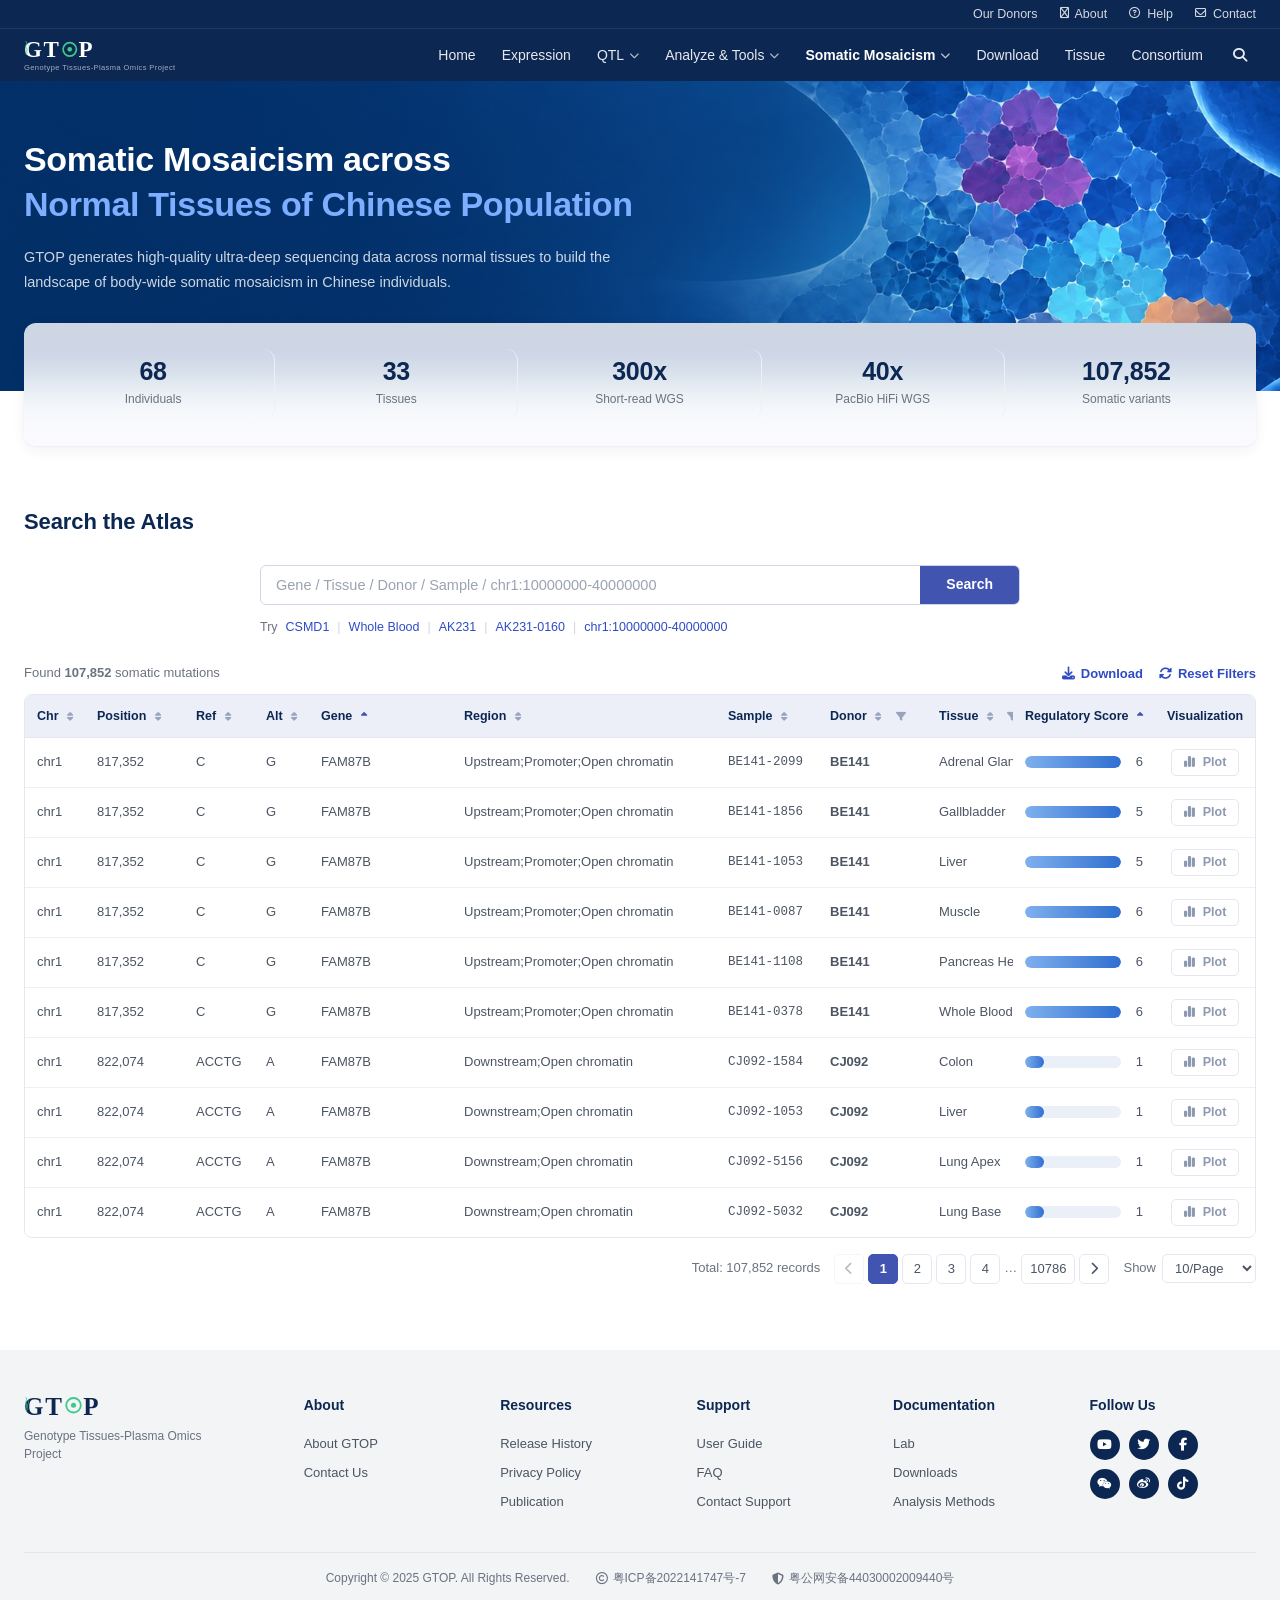
==== commit 8cefe09d: "首页搜索表：最后两列固定在右侧（Regulatory Score + Visualization） luo 2026-10-03：「表格可以把最后两列固定」。这张表 22 列、总宽 2671px，容器" ====
--- a/src/index.html
+++ b/src/index.html
@@ -332,9 +332,9 @@
               </th>
               <th class="sortable" onclick="sortBy('CADD_PHRED')">CADD <i class="fa-solid fa-sort sort-i"></i>
               </th>
-              <th class="sortable" onclick="sortBy('regulatory_score')">Regulatory Score <i class="fa-solid fa-sort sort-i"></i>
-              </th>
-              <th>Visualization</th>
+              <th class="sortable pin-r2" onclick="sortBy('regulatory_score')">Regulatory Score <i class="fa-solid fa-sort sort-i"></i>
+              </th>
+              <th class="pin-r">Visualization</th>
             </tr>
           </thead>
           <tbody id="tbody" data-page-node-id="EU8j9ZeiqqMMfHo5LYOUmB"></tbody>
@@ -1145,7 +1145,14 @@
             // 一个点了没反应的按钮比一个灰掉的按钮更让人困惑。
             : `<button class="btn btn-sm btn-muted" type="button" disabled
                   title="该变异暂无覆盖度图"><i class="fa-solid fa-chart-simple"></i> Plot</button>`;
-          const cells = COLS.map(c => `<td class="${c.cls || ''}">${cellHtml(r, c, idx)}</td>`).join('');
+          // 最后两列固定在右侧（luo 2026-10-03：「表格可以把最后两列固定」）——
+          // Regulatory Score（COLS 的末列）与 Visualization（下面硬编码的 col-plot）。
+          // 横向滚动时它们不跟着走，Plot 按钮永远够得到。样式见 site.css 的
+          // .pin-r / .pin-r2；右偏移由 pinRightCols() 按实际列宽算。
+          const cells = COLS.map((c, i) => {
+            const pin = i === COLS.length - 1 ? ' pin-r2' : '';
+            return `<td class="${(c.cls || '') + pin}">${cellHtml(r, c, idx)}</td>`;
+          }).join('');
           // 行上**不挂** onclick（2026-09-24 luo：表格不需要点击行在右侧显示信息）。
           // 右侧详情栏（.detail-panel）已整体移除（2026-09-24 第二轮 luo：右侧详情栏不需要），
           // 所以表格里现在没有任何「打开右侧面板」的入口，行内可点的只有两处，
@@ -1154,7 +1161,7 @@
           //   ② 有图的行 → Regulatory Score 的柱子（同一个 openPlot）。
           return `<tr class="data-row">
             ${cells}
-            <td class="col-plot">${plotCell}</td>
+            <td class="col-plot pin-r">${plotCell}</td>
           </tr>`;
         }).join('');
       }
@@ -1353,17 +1360,55 @@
         render();
       }
 
+      const tbl = document.querySelector('table.data-table');
+
+      // ---- 最后两列固定在右侧（.pin-r / .pin-r2）----
+      // 「固定」= position: sticky + right: 偏移。末列退 0，倒数第二列退
+      // 「末列的宽度」—— 而末列宽度是可以被拖拽改的，所以不能写死，
+      // 每次列宽变化（含拖拽过程中）都重算一次，写进 CSS 变量 --pin-r2。
+      //
+      // ⚠️ 只能量 th 不能量 <col>：initColResize 把宽度写在每个 th 的 inline
+      //    style 上，th 的 getBoundingClientRect().width 就是实际列宽。
+      //    getBoundingClientRect 不受 .table-wrap 横向滚动影响，量的是布局宽。
+      function pinRightCols() {
+        const row = tbl.tHead && tbl.tHead.rows[0];
+        if (!row || row.cells.length < 2) return;
+        const wLast = row.cells[row.cells.length - 1].getBoundingClientRect().width;
+        tbl.style.setProperty('--pin-r2', Math.round(wLast) + 'px');
+      }
+
       // 表头列宽可拖拽（拖动改宽度，双击手柄恢复默认，记在 localStorage）
       // 必须放在 render() 之后：这张表是 table-layout: auto，列宽由内容算出来，
       // tbody 填好之前量到的宽度不是最终值。
       // minColWidths 见上面 idealColWidths() 的注释 —— 它保证默认列宽是按全量
       // 107,852 行定的，翻页不会因为第 1 页碰巧值短而溢出。
-      const tbl = document.querySelector('table.data-table');
       initColResize(tbl, {
         storageKey: 'gtop.cols.search.v2',
         minWidth: 44,
-        minColWidths: idealColWidths(tbl)
+        minColWidths: idealColWidths(tbl),
+        onWidths: pinRightCols
       });
+
+      // initColResize 内部已经回调过一次；这里再兜一次，顺便让窗口缩放也重算
+      // （缩放会改「量列宽」那次的结果，进而改末列宽度）。
+      pinRightCols();
+      window.addEventListener('resize', pinRightCols);
+
+      // 固定列左侧的分隔阴影（见 site.css 的 .pin-on）。
+      // 判定是「固定列有没有浮在别的列上面」，不能写成 scrollLeft > 0：
+      // 这张表一直比容器宽，所以 **scrollLeft = 0 时末两列也是浮着的**
+      // （它们的自然位置在容器右边界之外），那时同样需要阴影。
+      // 只有滚到最右端时，末两列正好落回原位，再加阴影才像表格中间裂了条缝。
+      const wrap = tbl.closest('.table-wrap');
+      if (wrap) {
+        const syncPinEdge = () => wrap.classList.toggle(
+          'pin-on',
+          wrap.scrollLeft + wrap.clientWidth < wrap.scrollWidth - 1
+        );
+        wrap.addEventListener('scroll', syncPinEdge, { passive: true });
+        window.addEventListener('resize', syncPinEdge);
+        syncPinEdge();
+      }
     })();
   </script>
 </body>
--- a/assets/site.css
+++ b/assets/site.css
@@ -906,6 +906,96 @@
   background: #fafbfe;
 }
 
+/* ---- 最后两列固定在右侧（luo 2026-10-03：「表格可以把最后两列固定」）----
+   这张表 22 列、总宽 2600px 上下，容器只有 1376px —— 横向滚动时最右端的
+   Regulatory Score 和 Visualization（Plot 按钮）会滚出视野。把这两列
+   `position: sticky` 到容器右边缘，Plot 按钮就永远够得到。
+
+   右偏移：末列 `right: 0`；倒数第二列 `right: 末列宽度`。末列宽度可以被拖拽改，
+   所以走 CSS 变量 `--pin-r2`，由 index.html 的 `pinRightCols()` 在每次列宽
+   变化时写入（见 assets/col-resize.js 的 `onWidths` 回调）。
+
+   ⚠️ 四个必须注意的点：
+   ① 背景必须自己给 —— sticky 单元格会盖住滚过去的其它列，不给底色就透字。
+      tbody 白底、行悬停用行高亮色；thead 用表头底色（否则表头那格透出下面的字）。
+   ② z-index 要分层：thead 的固定列(3) 压在 tbody 的固定列(2) 之上，
+      两者都要压过普通单元格。
+   ③ 左右分界线**不能用 border**：这张表是 `border-collapse: collapse`，
+      折叠边框由 table 统一绘制、不跟着 sticky 单元格走，会留在原位置变成
+      一条穿帮的竖线。所以用 `box-shadow` 在固定组的最左侧画分隔。
+   ④ 分隔阴影只在「固定列真的浮在别的列上面」时才显示（`.table-wrap.pin-on`）——
+      这张表一直比容器宽，所以 scrollLeft = 0 时末两列**也是浮着的**（自然位置在
+      容器右边界之外），那时同样要有阴影；只有滚到最右端、末两列落回原位时才撤掉。
+      判定写在 index.html 的 syncPinEdge() 里，**不能图省事写成 scrollLeft > 0**。 */
+table.data-table thead th.pin-r,
+table.data-table thead th.pin-r2,
+table.data-table tbody td.pin-r,
+table.data-table tbody td.pin-r2 {
+  position: sticky;
+  z-index: 2;
+  background: #fff;
+}
+
+table.data-table thead th.pin-r,
+table.data-table thead th.pin-r2 {
+  z-index: 3;
+  background: var(--head-bg);
+}
+
+table.data-table thead th.pin-r,
+table.data-table tbody td.pin-r {
+  right: 0;
+}
+
+table.data-table thead th.pin-r2,
+table.data-table tbody td.pin-r2 {
+  right: var(--pin-r2, 0px);
+}
+
+.table-wrap.pin-on table.data-table thead th.pin-r2,
+.table-wrap.pin-on table.data-table tbody td.pin-r2 {
+  box-shadow: -8px 0 9px -8px rgba(12, 39, 82, 0.28);
+}
+
+/* 行悬停时固定列也要跟着变色，否则固定列与其余单元格之间会露出一条白缝 */
+table.data-table tbody tr:hover td.pin-r,
+table.data-table tbody tr:hover td.pin-r2 {
+  background: #fafbfe;
+}
+
+/* 窄屏关掉固定。
+   末两列合计 255px，在 390px 视口下会吃掉 75% 的宽度 —— 实测 .table-wrap 只有
+   342px，固定列占 255px，可滚动的内容只剩 87px，比不固定还难用。
+   768px 起（容器约 720px，还剩 465px 给内容）才开。
+   ⚠️ 阈值是按「末两列合计约 255px」定的；如果以后把 Regulatory Score 或
+   Visualization 拖得很宽，这个阈值要跟着抬。 */
+@media (max-width: 767px) {
+
+  table.data-table thead th.pin-r,
+  table.data-table thead th.pin-r2 {
+    /* ⚠️ 这里**不能写 `position: static`**。
+       表头里的拖拽手柄是 `.col-resizer { position: absolute; right: -3px }`，
+       它靠 `th.th-resizable { position: relative }` 当包含块。th 一旦变成
+       static，手柄就改以「初始包含块」为参照，跑到**文档右边界外面**去 ——
+       页面凭空多出 3px 横向滚动（实测 766/767px 各溢出 3px，768px 起
+       position: sticky 时反而是 0，所以只在断点以下暴露）。
+       用 relative（th.th-resizable 本来就是它），再把 right 归零 ——
+       relative 会真的按 right 偏移，不归零 .pin-r2 会被左移 105px。 */
+    position: relative;
+    right: auto;
+  }
+
+  table.data-table tbody td.pin-r,
+  table.data-table tbody td.pin-r2 {
+    position: static;
+  }
+
+  .table-wrap.pin-on table.data-table thead th.pin-r2,
+  .table-wrap.pin-on table.data-table tbody td.pin-r2 {
+    box-shadow: none;
+  }
+}
+
 td.col-pos,
 td.col-vaf,
 td.col-cadd,
@@ -1477,6 +1567,14 @@
   margin-top: 4px;
 }
 
+/* Data Portal 的页面描述有四行，两端对齐（luo 2026-09-30：「We provide raw PCR-free
+   这段文字应该是两端对齐的」）。
+   ⚠️ 选择器是 `.page-desc > p`（子代）而不是 `.page-desc` —— tissue.html 那边写的是
+   `<p class="page-desc">`（类在 p 自己身上），匹配不到，所以这条只作用于 Data Portal。 */
+.page-desc > p {
+  text-align: justify;
+}
+
 /* 正文里的外链（如 Data Portal 的 cloud.smart-nbc.org.cn），默认 a 是继承色、看不出是链接 */
 .page-desc a {
   color: var(--blue-link);
@@ -1539,6 +1637,80 @@
 
 .filter-group.collapsed .filter-group-body {
   display: none;
+}
+
+/* ---------- 分组标题右侧的图标按钮（组内搜索 / 清除本组 / 展开收起）----------
+   2026-09-29 luo：「每个筛选都有自己的清除筛选，第一个和第二个可以搜索」。
+   head 原来是 <button>，里面不能再嵌 <button>（非法 HTML，浏览器会把内层拆出去），
+   所以改成 <div> + 左侧 .fg-label 按钮 + 右侧 .fg-actions 图标组。
+   蓝底、字号、条高都保持原样 —— 条高仍由 .fg-label 的 9px 上下内边距撑起。 */
+.filter-group-head {
+  /* 覆盖上面那条 padding: 9px 13px —— 左右内边距挪给 .fg-label 和 .fg-actions，
+     这样图标按钮能有自己的点击热区，而整条的高度不变 */
+  padding: 0 8px 0 0;
+}
+
+.fg-label {
+  flex: 1;
+  min-width: 0;
+  padding: 9px 4px 9px 13px;
+  font-family: inherit;
+  font-size: 13.5px;
+  font-weight: 600;
+  color: #fff;
+  text-align: left;
+  background: none;
+  border: none;
+  cursor: pointer;
+}
+
+.fg-actions {
+  display: flex;
+  align-items: center;
+  gap: 2px;
+  flex-shrink: 0;
+}
+
+.fg-btn {
+  display: inline-flex;
+  align-items: center;
+  justify-content: center;
+  width: 22px;
+  height: 22px;
+  padding: 0;
+  font-size: 11px;
+  color: rgba(255, 255, 255, 0.82);
+  background: none;
+  border: none;
+  border-radius: 4px;
+  cursor: pointer;
+  transition: background 0.16s, color 0.16s;
+}
+
+.fg-btn:hover {
+  background: rgba(255, 255, 255, 0.2);
+  color: #fff;
+}
+
+/* 搜索框已展开时，放大镜按钮保持高亮，一眼看出这组在搜。
+   ⚠️ 必须排除 .fg-caret：展开收起箭头也带 aria-expanded="true"，
+   不排除的话「展开中的组」会多出一个像被按下的底色方块。
+   ⚠️ 底色要比 :hover 的 0.2 更重 —— 这是「常驻的开启态」，不是「划过」，
+   比 hover 还淡的话根本看不出来（试过 0.18，截图里几乎不可见）。
+   再补一圈内描边，读起来才像被按下的开关。 */
+.fg-btn[aria-expanded="true"]:not(.fg-caret) {
+  color: #fff;
+  background: rgba(255, 255, 255, 0.3);
+  box-shadow: inset 0 0 0 1px rgba(255, 255, 255, 0.55);
+}
+
+/* 展开收起的箭头：这一组收起时朝右 */
+.fg-caret i {
+  transition: transform 0.16s;
+}
+
+.filter-group.collapsed .fg-caret i {
+  transform: rotate(-90deg);
 }
 
 .filter-opt {
@@ -1719,6 +1891,85 @@
   text-decoration: underline;
 }
 
+/* ---------- 折叠整个左侧筛选栏（2026-09-29 luo：「左边筛选部分可以折叠或打开」）---------- */
+.filter-title-actions {
+  display: flex;
+  align-items: center;
+  align-self: center;      /* 这一行是 baseline 对齐的，图标按钮改成居中 */
+  gap: 8px;
+  flex-shrink: 0;
+}
+
+.filter-collapse {
+  display: inline-flex;
+  align-items: center;
+  justify-content: center;
+  width: 22px;
+  height: 22px;
+  padding: 0;
+  font-size: 11px;
+  color: var(--muted-2);
+  background: none;
+  border: 1px solid var(--border);
+  border-radius: 5px;
+  cursor: pointer;
+}
+
+.filter-collapse:hover {
+  color: var(--blue);
+  border-color: var(--blue);
+  background: var(--soft);
+}
+
+/* 折叠后隐藏的是「筛选组列表」本身，这条所有宽度都生效 ——
+   窄屏（≤640px，见文件末尾 `@media (max-width: 640px)` 里把 .filter-layout 改成单列）
+   下筛选栏本来就是单列，收起来同样合理。
+   ⚠️ 这里原来写的是「≤980px」，但单列断点其实是 640px —— 981–640px 之间一直是双栏，
+   别照着旧注释去改断点。 */
+.filter-layout.filters-collapsed #filterGroups,
+.filter-layout.filters-collapsed .filter-clear {
+  display: none;
+}
+
+/* 折叠后显示「生效筛选数」。这个角标不能省：否则用户看不到筛选还在生效，
+   只会觉得「怎么只剩 3 条数据」。 */
+.filter-rail-note {
+  display: none;
+}
+
+.filter-layout.filters-collapsed .filter-rail-note {
+  display: block;
+  margin-top: 8px;
+  padding: 3px 0;
+  font-size: 11px;
+  font-weight: 700;
+  color: var(--blue);
+  text-align: center;
+  background: var(--badge-bg);
+  border-radius: 999px;
+}
+
+.filter-layout.filters-collapsed .filter-rail-note[hidden] {
+  display: none;
+}
+
+@media (min-width: 981px) {
+  /* 宽屏下把左栏收成一条 44px 的窄轨道，只留展开按钮 + 计数角标 */
+  .filter-layout.filters-collapsed {
+    grid-template-columns: 44px minmax(0, 1fr);
+    gap: 14px;
+  }
+
+  .filter-layout.filters-collapsed .filter-title {
+    display: none;
+  }
+
+  .filter-layout.filters-collapsed .filter-title-row {
+    margin-bottom: 0;
+    justify-content: center;
+  }
+}
+
 /* 选项超过 20 个的筛选组（Donor）带一个组内搜索框 */
 .filter-search {
   display: block;
@@ -1960,31 +2211,68 @@
 }
 
 .dm-scroll {
+  /* 33 行（表头 + 33 行 + 表尾 ≈ 890px）只露前 16 行左右，其余滚动。
+     别用 vh：headless Chrome 窗口高 600 时 calc(100vh - 40px) 会截掉表尾。
+
+     ⚠️ width: max-content 别删 —— 热图只有 486px 宽，如果这个滚动容器还是满宽
+     （1116px），竖向滚动条会挂在面板最右端、离表格 630px，看着不知道在滚什么。
+     收缩到内容宽（再被 max-width: 100% 兜住窄屏），滚动条就贴着表格右边。 */
+  width: max-content;
+  max-width: 100%;
   max-height: 420px;
   overflow: auto;
   overscroll-behavior: contain;
 }
 
 table.dm-table {
-  width: 100%;
-  border-collapse: collapse;
-  font-size: 11.5px;
-  /* ⚠️ 必须 table-layout: fixed，别删。
+  /* ⚠️ 两件事都别改：
+     ① width: auto（**不是** 100%）—— 热图不撑满面板，右边留白就留白。
+     ② table-layout: fixed —— 否则第一列会按 max-content 独吞宽度。
+
      2026-09-25 luo：「data matrix 的第一列是不是太宽了」—— 是的，实测第一列 570px，
      而它最长的一条内容（"Heart Tricuspid Valve"）只要 130.8px，421px 是纯浪费。
-
      原因在 auto 布局的分配规则：table 宽 100%（1116px）、4 列，多余空间按各列
      **max-content 的比例**摊。第一列的 max-content 是 168px（行头文字），
      另外三列各约 45px —— 比例 3.7 : 1 : 1 : 1，于是第一列独吞了 570px。
      光给它加 max-width 没用（auto 布局下 td/th 的 max-width 不可靠），
      只能换成 fixed 布局、把列宽写死。
 
-     fixed 下：第一行（thead）给出宽度的列按写死的值，**没给出宽度的列平分剩下的**。
-     所以这里只需要给第一列 168px，后面三列自动平分 (1116 − 168) / 3 = 316px。
-     表格仍然 100% 宽、仍然填满面板 —— 试过「按内容收缩」（表格 433px）和
-     「限宽 720px 居中/左对齐」，前者右半边空一大片，后者和面板标题「Data Matrix」
-     对不齐或右边留白，都不如填满。 */
+     fixed 下：第一行（thead）给出宽度的列按写死的值，没给出宽度的列平分剩下的。
+     以前这里写的是 width: 100% + 只给第一列 168px，后三列就平分 (1116 − 168) / 3 = 316px
+     —— 于是 luo 连着问「右边列很宽，只有数字，没必要这么宽」「RNA-seq WGS 也是很宽呀」。
+
+     中途走过两条弯路：
+       · 拆成左右两块、把宽度用来放更多列 —— 结构上成立，但页面上冒出两个表头 +
+         两行合计，很别扭（luo：「现在搞得这么别扭」）。
+       · 把表格缩到 433px 但仍在面板里居中/左对齐 —— 当时以为「右边空一片」不能接受。
+
+     最后是 luo 点破前提：「它本质上就是一个热图吧，还有为什么一定要跟表格同宽呢？」
+     对 —— 这是张**图**，不是下面那张数据表，图没有理由撑满面板。
+     所以改成 width: auto + 四列全部写死宽度（.dm-corner / .dm-colhead / .dm-total），
+     表格自然宽 = 168 + 120 + 120 + 78 = 486px，靠左对齐。 */
+  width: auto;
+  /* 兜底：窄到装不下 486px 时（≲540px 视口）按容器宽度压缩，不要撑出横向滚动 */
+  max-width: 100%;
+  border-collapse: collapse;
+  font-size: 11.5px;
   table-layout: fixed;
+}
+
+/* 两个 assay 列（RNA-seq / WGS）：固定 120px，不随面板变宽。
+   为什么是 120px：格子里最长的数是 "1,384"（32.6px），加左右各 6px 内边距也才 45px；
+   余下的宽度留给横条（最长 = 整个格子内宽），120px 能把 √ 刻度的长短差异看清楚。
+   ⚠️ 必须声明在 .dm-total 之前：表头最后一格同时带 .dm-total 和 .dm-colhead，
+   两者同权重时后声明的赢，78px 要压过这里的 120px。 */
+.dm-colhead {
+  width: 120px;
+}
+
+/* 窄到装不下 486px 时（≲540px 视口），退回「占满容器 + 两个 assay 列平分剩余」
+   的老做法 —— 写死宽度的列在 fixed 布局下不会自己缩，硬留着会撑出横向滚动。
+   实测 390px：容器 340 → 168 / 57 / 57 / 58，正好铺满。 */
+@media (max-width: 540px) {
+  table.dm-table { width: 100%; }
+  .dm-colhead { width: auto; }
 }
 
 table.dm-table th,
@@ -2059,6 +2347,7 @@
 }
 
 .dm-cell button {
+  position: relative;
   display: block;
   width: 100%;
   padding: 0;
@@ -2070,14 +2359,38 @@
   font-variant-numeric: tabular-nums;
 }
 
+/* 格子里的横条：长度 ∝ √值。
+   列宽 316px 而数字只有 7~40px 宽，不画东西的话每格都是「数字飘在一片空白里」
+   —— 这是 luo 2026-09-30 说的「空隙太大」。横条把空出来的宽度变成信息量。
+   长度用 √ 不用线性：线性下 955 与 3 差 300 倍，小值的条短到看不见；
+   √ 之后 955→100%、447→68%、185→44%、33→19%、3→5.6%。
+   横条颜色恒定（长度已经编码了数值），深浅交给 td 上的 .dm-N 底色。 */
+.dm-bar {
+  position: absolute;
+  left: 0;
+  top: 50%;
+  height: 15px;
+  margin-top: -7.5px;
+  border-radius: 3px;
+  background: rgba(12, 39, 82, 0.3);
+  pointer-events: none;
+}
+
+.dm-val {
+  position: relative;
+}
+
 .dm-cell.dm-0 button {
   color: var(--muted-2);
 }
 
-.dm-cell.dm-1 { background: #eef4fc; }
-.dm-cell.dm-2 { background: #d5e5f7; }
-.dm-cell.dm-3 { background: #b3d1ef; }
-.dm-cell.dm-4 { background: #8fb9e6; }
+/* 色阶：非零值的四分位（阈值随筛选后的数据变，图例里会标出来）。
+   原来是「每列按列最大值线性 4 等分」，一个离群值就把同列其余格子全压到
+   .dm-1 —— 实测 66 格里 51 格同色，看着像只高亮了那几个大数。 */
+.dm-cell.dm-1 { background: #f2f7fd; }
+.dm-cell.dm-2 { background: #dce9fa; }
+.dm-cell.dm-3 { background: #bedaf4; }
+.dm-cell.dm-4 { background: #9cc4ed; }
 
 .dm-cell.dm-3 button,
 .dm-cell.dm-4 button {
@@ -2090,11 +2403,62 @@
   outline-offset: -2px;
 }
 
+/* 行尾 / 表尾的 Total：2026-09-30 起可点（luo：「total 不能点击」）。
+   行 Total = 只看该组织；列 Total = 只看该测定；右下角总计 = 清空这两轴。 */
 .dm-total {
+  /* 这一列只放一个数字，别跟着面板宽度一起变胖 ——
+     2026-09-30 luo：「右边列很宽，只有数字，没必要这么宽」。
+     实测最长的合计是 "1,384"，文本 32.6px，加左右各 6px 内边距 = 44.6px，
+     78px 有 33px 余量（还要放 4 位数 + 千分位）。
+     收窄之后 fixed 布局会把省下的宽度平分给两个 assay 列 —— 它们有横条，
+     宽度是有用的；Total 没有条，宽了就只是空白。 */
+  width: 78px;
+  min-width: 78px;
   background: var(--soft);
   color: var(--navy);
   font-weight: 700;
   font-variant-numeric: tabular-nums;
+}
+
+/* 窄屏（390px 视口下面板只有 342px）时 78px 会反超两个 assay 列
+   （它们只剩 47px）—— 等比收窄，让四列宽度大致均衡。
+   58px 仍装得下 "1,384"（文本 32.6px + 左右各 6px 内边距 = 44.6px）。 */
+@media (max-width: 700px) {
+  .dm-total {
+    width: 58px;
+    min-width: 58px;
+  }
+}
+
+.dm-total button {
+  padding: 0;
+  font: inherit;
+  color: inherit;
+  background: none;
+  border: none;
+  cursor: pointer;
+  font-variant-numeric: tabular-nums;
+}
+
+.dm-total button:hover {
+  text-decoration: underline;
+}
+
+.dm-total:hover {
+  outline: 2px solid var(--blue);
+  outline-offset: -2px;
+}
+
+/* 当前筛中的那一行 / 那一列，它那一端的 Total 也跟着亮起来
+   （与 .dm-rowhead.dm-on / thead th.dm-on 呼应，说明这个数就是被选中的合计） */
+.dm-total.dm-on {
+  background: #eaf2fd;
+  box-shadow: inset 0 -3px 0 var(--blue);
+}
+
+/* 右下角总计：清空两轴，做成链接色提示「这里能点」 */
+.dm-grand button {
+  color: var(--blue-link);
 }
 
 tfoot .dm-rowhead {
@@ -2114,6 +2478,71 @@
   color: var(--text-2);
   background: var(--soft);
   border-bottom: 1px solid var(--border-2);
+}
+
+/* 热图 + 右侧 colorbar 的一行。flex-wrap 让图例在窄屏自动掉到热图下面，
+   不用写媒体查询（掉下去之后竖排的图例照样读得懂）。 */
+.dm-figure {
+  display: flex;
+  flex-wrap: wrap;
+  align-items: flex-start;
+  gap: 10px 28px;
+}
+
+/* 色阶图例：热图的标准排版 —— 图右侧一根竖排 colorbar。
+   2026-09-30 之前它横排在提示条右端、离热图很远，读数时要来回找；
+   挪到图右边之后，色块和格子落在同一条水平视线上。 */
+.dm-legend {
+  display: flex;
+  flex-direction: column;
+  gap: 5px;
+  flex: 0 0 auto;
+  color: var(--muted-2);
+}
+
+.dm-legend-title {
+  font-size: 11px;
+}
+
+/* 4 个色块上下相接、只在外圈描边 + 圆角 —— 这样才读成「一根色阶」，
+   而不是 4 个互不相干的色片。
+   描边用 box-shadow（不占布局）：上下各 1px 真边框会把色块整体推偏 1px，
+   和右侧刻度对不齐。 */
+.dm-legend-body {
+  display: flex;
+  gap: 6px;
+}
+
+.dm-legend-bar {
+  display: flex;
+  flex-direction: column;
+  width: 22px;
+  border-radius: 3px;
+  overflow: hidden;
+  box-shadow: 0 0 0 1px var(--border-2);
+}
+
+.dm-legend-bar i {
+  display: block;
+  height: 15px;
+}
+
+.dm-b1 { background: #f2f7fd; }
+.dm-b2 { background: #dce9fa; }
+.dm-b3 { background: #bedaf4; }
+.dm-b4 { background: #9cc4ed; }
+
+/* 右侧刻度：每行 15px（= 色块高）、垂直居中，才能和左边色块一一对上 */
+.dm-legend-ticks {
+  display: grid;
+  grid-auto-rows: 15px;
+  align-items: center;
+  font-size: 10.5px;
+  font-variant-numeric: tabular-nums;
+}
+
+.dm-legend-ticks b {
+  font-weight: 500;
 }
 
 .dm-note strong {
@@ -2483,7 +2912,18 @@
   }
 }
 
-@media (max-width: 980px) {
+/* 导航折叠成汉堡的断点。
+   ⚠️ 别往下调回 980px。横向导航真正需要的宽度是：
+        两侧 .container 内边距 24×2 + brand 167.3 + 间距 20 + .nav-menu 自然宽 840
+      = 约 1075px（≤1439px 时 padding 是 24px；≥1440px 才放宽到 32px）。
+   断点写 980 时，981–1074px 这一段（含 1024）会让 .nav-menu 直接溢出视口 22–27px。
+   2026-09-30 luo 同意「顺手修掉」，代价是 981–1100px 之间提前收成汉堡菜单。
+
+   为什么定 1100 而不是「刚好放下」的 1076：1061–1075px 这段虽然没溢出**视口**，
+   但 .nav-menu 已经溢出 .navbar-inner 的右内边距（实测 1061px 时右侧只剩 9.7px，
+   左侧 brand 却还有 24px，左右不对称）。1100 让导航始终待在容器内边距里，
+   并给字体回退留约 25px 余量。 */
+@media (max-width: 1100px) {
   .nav-menu {
     position: absolute;
     top: 100%;
@@ -2682,6 +3122,17 @@
   background: var(--blue);
 }
 
+/* 最后一列的拖拽手柄不要探出表格右边界。
+   手柄是 `right: -3px; width: 7px`，在末列上会往表格右边多出 4px ——
+   于是表格的 scrollWidth 比实际宽度大 4px，横向滚到最右端时表格右侧会留
+   一条 4px 的缝（表头那行尤其明显：表头底色与容器白底之间缺一块）。
+   2026-10-03 加「最后两列固定在右侧」时发现：这条缝让固定列看着没贴边。
+   只改末列，其余列的手柄仍在列边界上、拖拽手感不变。
+   注：只作用首页搜索表；Data Portal 的 .data-list 未改动（它宽度本来就是 100%）。 */
+table.data-table th:last-child .col-resizer {
+  right: 0;
+}
+
 /* 拖拽过程中：整页保持 col-resize 光标，并禁掉文字选中 */
 body.col-resizing {
   cursor: col-resize;
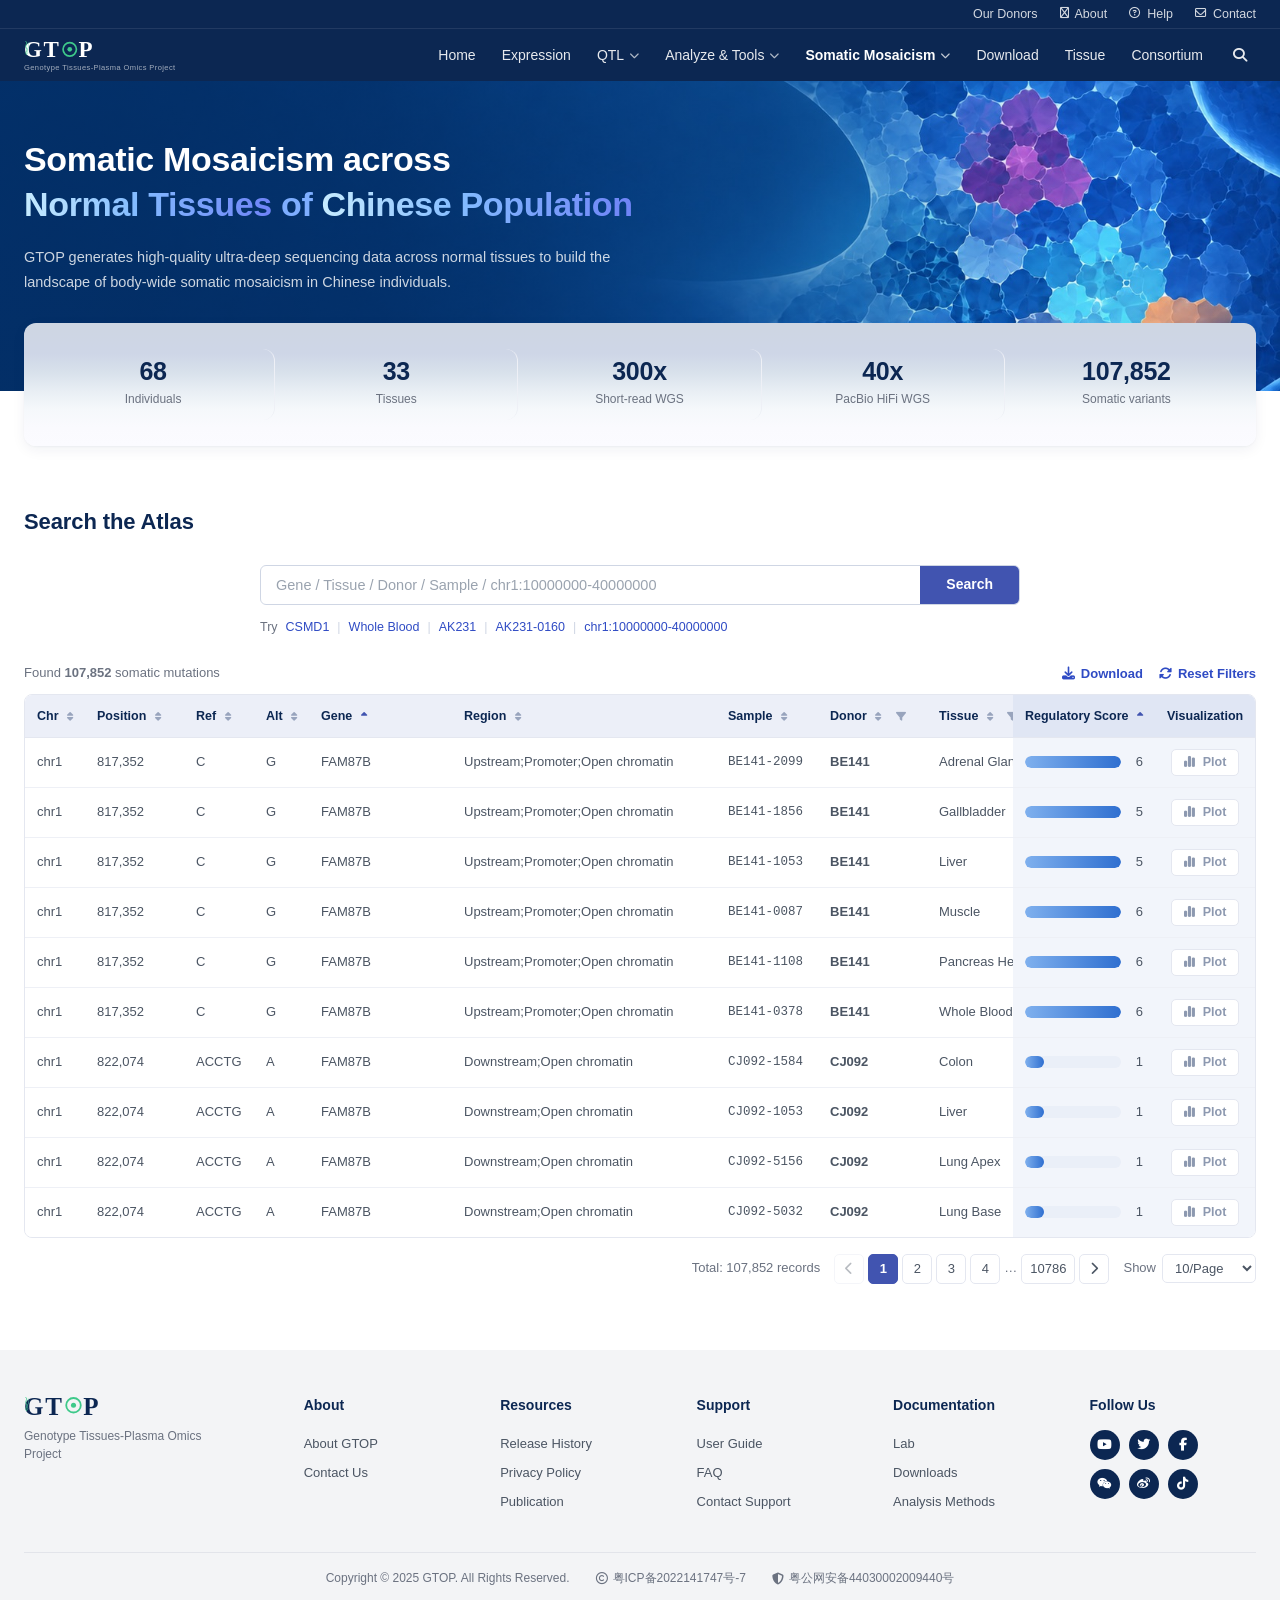
==== commit da2e9040: "首页：固定列观感加强 + 英雄区标题渐变 + 导出恢复源表数值精度 - 固定列（luo：「search 表格右边固定的两列不明显」）：固定组加底色   （td #f2f5fb / th #e0e6f4" ====
--- a/src/index.html
+++ b/src/index.html
@@ -86,7 +86,7 @@
       <div class="hero-inner" data-page-node-id="k8YvfYzVsFC51YKVLGjnqD">
         <h1 class="hero-title" data-page-node-id="AAGbLhORpFeq6AvsOYQkur">
           Somatic Mosaicism across
-          <span class="line-2" data-page-node-id="TluXHEjB0sa8LhHEzbEl3k">Normal Tissues of Chinese Population</span>
+          <span class="line-2" data-page-node-id="TluXHEjB0sa8LhHEzbEl3k"><span class="grad">Normal Tissues</span> of <span class="grad">Chinese Population</span></span>
         </h1>
         <p class="hero-sub" data-page-node-id="wQQ7SQNsCFcMqQ5rzhlD1f">
           GTOP generates high-quality ultra-deep sequencing data across normal tissues to build the landscape of
--- a/assets/site.css
+++ b/assets/site.css
@@ -419,6 +419,25 @@
 .hero-title .line-2 {
   display: block;
   color: var(--sky);
+}
+
+/* 第二行里的两个短语走渐变文字（2026-10-03 luo：「Normal Tissues 和
+   Chinese Population 是有颜色且渐变色的」）。「of」保持上面的 --sky 平色。
+   做法是 background-clip: text —— 文字自身透明，露出背后的渐变。
+   ⚠️ 三件事都要写全：
+     ① `-webkit-background-clip` 前缀（Safari / 老 Chromium 只认带前缀的）；
+     ② `-webkit-text-fill-color: transparent` —— 只写 `color` 在部分 Chromium 上
+        会被 `-webkit-text-fill-color` 的默认值盖掉，字会变回实色；
+     ③ `color: transparent` 兜底，给不支持 background-clip: text 的环境留个
+        至少不变成黑字的退路。
+   色标从站点自身的蓝系里取（--sky #7eaeff / --glow #5aa2ec），末端压到
+   #7b8dfb 是刻意的：末端太暗会压不住 #033069 的深蓝底，对比度掉到 3:1 以下。 */
+.hero-title .line-2 .grad {
+  background-image: linear-gradient(92deg, #c7ecff 0%, #83bbff 45%, #6f83f7 100%);
+  -webkit-background-clip: text;
+  background-clip: text;
+  color: transparent;
+  -webkit-text-fill-color: transparent;
 }
 
 .hero-sub {
@@ -933,13 +952,17 @@
 table.data-table tbody td.pin-r2 {
   position: sticky;
   z-index: 2;
-  background: #fff;
+  /* 底色比普通单元格浅一档（普通是 #fff）。2026-10-03 luo：「search 表格右边
+     固定的两列不明显」—— 只靠一道阴影不够，固定组得有自己的底色才读得出来。
+     先用的是设计变量 --soft(#f6f7fb)，实测偏淡，往同一色系再压一档。 */
+  background: #f2f5fb;
 }
 
 table.data-table thead th.pin-r,
 table.data-table thead th.pin-r2 {
   z-index: 3;
-  background: var(--head-bg);
+  /* 表头再深一档（普通表头是 --head-bg #eceff8），让固定组整块像一块独立的板 */
+  background: #e0e6f4;
 }
 
 table.data-table thead th.pin-r,
@@ -952,15 +975,21 @@
   right: var(--pin-r2, 0px);
 }
 
+/* 固定组左侧的分隔：1px 实线 + 软阴影（线只能用 box-shadow 画，见上面 ③）。
+   2026-10-03：原来只有一道 `-8px 0 9px -8px` 的软阴影，实测几乎看不见，现在
+   补一条实线并把阴影加重。实线用 navy 22% 而不是 `--border`(#e4e7f0) ——
+   后者压在 `--soft` 底色上太淡。 */
 .table-wrap.pin-on table.data-table thead th.pin-r2,
 .table-wrap.pin-on table.data-table tbody td.pin-r2 {
-  box-shadow: -8px 0 9px -8px rgba(12, 39, 82, 0.28);
-}
-
-/* 行悬停时固定列也要跟着变色，否则固定列与其余单元格之间会露出一条白缝 */
+  box-shadow: -1px 0 0 rgba(12, 39, 82, 0.22),
+              -12px 0 14px -10px rgba(12, 39, 82, 0.38);
+}
+
+/* 行悬停时固定列也要跟着变色，否则固定列与其余单元格之间会露出一条白缝。
+   比普通行的 #fafbfe 深、也比固定列常态底 #f2f5fb 深，悬停要看得出来。 */
 table.data-table tbody tr:hover td.pin-r,
 table.data-table tbody tr:hover td.pin-r2 {
-  background: #fafbfe;
+  background: #e4eaf7;
 }
 
 /* 窄屏关掉固定。
@@ -993,6 +1022,24 @@
   .table-wrap.pin-on table.data-table thead th.pin-r2,
   .table-wrap.pin-on table.data-table tbody td.pin-r2 {
     box-shadow: none;
+  }
+
+  /* ⚠️ 关掉固定后，**底色也要一起复位**。否则表格里会平白多出两个染色列
+     （固定组的浅蓝底 + 深色表头），而它们已经不再固定在右侧了，看着像选错了列。
+     这三条必须写在媒体查询里、靠「后声明」压过外面的同名规则。 */
+  table.data-table thead th.pin-r,
+  table.data-table thead th.pin-r2 {
+    background: var(--head-bg);
+  }
+
+  table.data-table tbody td.pin-r,
+  table.data-table tbody td.pin-r2 {
+    background: #fff;
+  }
+
+  table.data-table tbody tr:hover td.pin-r,
+  table.data-table tbody tr:hover td.pin-r2 {
+    background: #fafbfe;
   }
 }
 
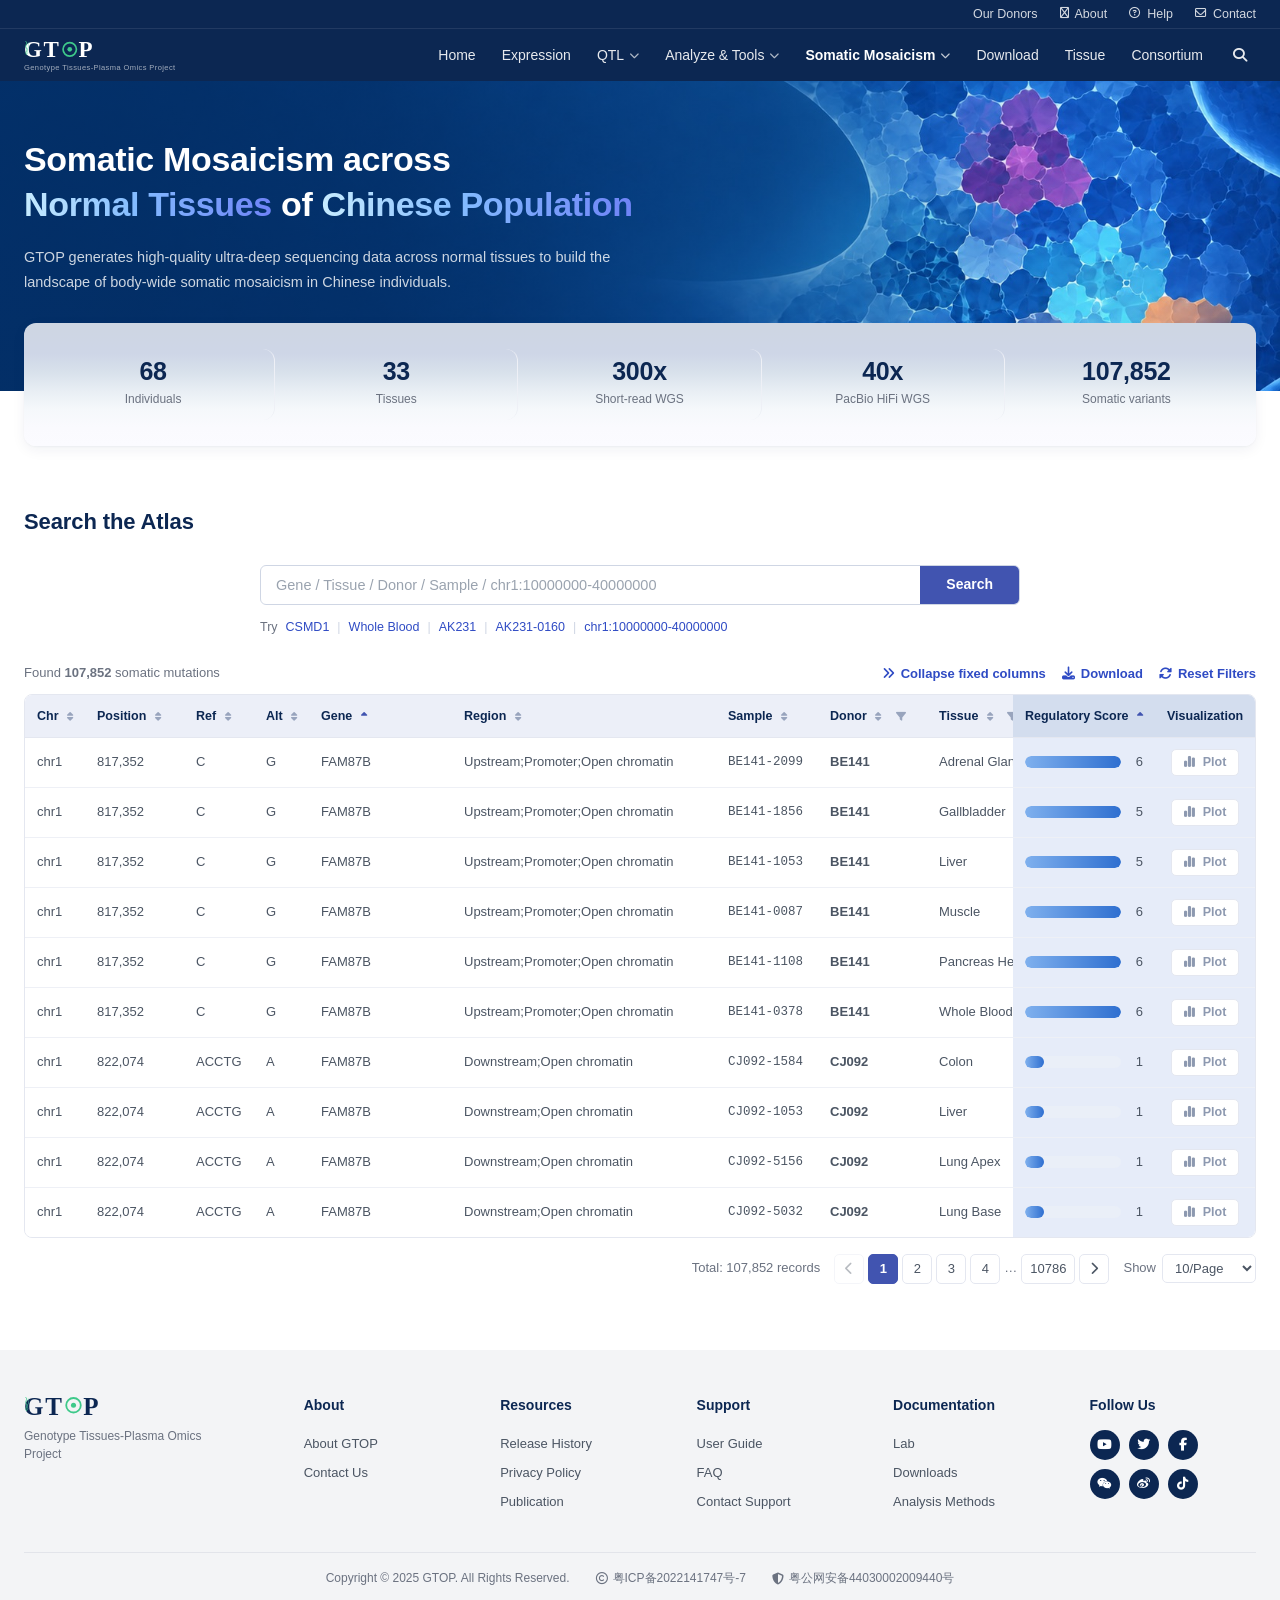
==== commit 80646fc9: "首页搜索表：窄屏保留固定列，改为手动折叠（luo：窄屏也保留固定+底色；可以折叠收起） 原先 ≤767px 会**自动**解除末两列的固定并复位底色（因为两列合计 255px 在 390px 视口下吃" ====
--- a/src/index.html
+++ b/src/index.html
@@ -246,6 +246,15 @@
       <div class="results-bar" data-page-node-id="D3Lq9khqzdt7EiIVnMNfcJ">
         <div class="results-count" id="resultsCount" data-page-node-id="9kxvhcWhJm0IJx5IXTw4km"></div>
         <div class="results-actions">
+          <!-- 2026-10-03 luo：「窄屏也保留固定+底色；可以折叠收起」——
+               末两列的固定不再按断点自动关闭，改由这个按钮手动折叠 / 展开。
+               标签与 aria-pressed 由 togglePinCols() 同步。 -->
+          <button class="btn-link" type="button" id="pinToggleBtn" onclick="togglePinCols()"
+            aria-pressed="true"
+            title="Collapse the two fixed columns so the table can be scrolled at full width">
+            <i class="fa-solid fa-angles-right" id="pinToggleIcon"></i>
+            <span id="pinToggleLabel">Collapse fixed columns</span>
+          </button>
           <!-- 2026-09-24：原先是个 CSV / TSV 二选一的下拉菜单，现在只导 CSV，
                只剩一个选项的菜单没有意义，改成按钮直接下载（少一次点击）。 -->
           <button class="btn-link" type="button" id="dlBtn" onclick="downloadResults()"
@@ -1403,11 +1412,48 @@
       if (wrap) {
         const syncPinEdge = () => wrap.classList.toggle(
           'pin-on',
+          // 折叠状态下末两列不再浮动，阴影自然也不该有
+          !wrap.classList.contains('pin-off') &&
           wrap.scrollLeft + wrap.clientWidth < wrap.scrollWidth - 1
         );
         wrap.addEventListener('scroll', syncPinEdge, { passive: true });
         window.addEventListener('resize', syncPinEdge);
-        syncPinEdge();
+
+        // ---- 折叠 / 展开固定列（luo 2026-10-03：「窄屏也保留固定+底色；可以折叠收起」）----
+        // 原先 ≤767px 会自动解除固定（末两列合计 255px，390px 视口下吃掉 75%，
+        // 可滚动内容只剩 87px，比不固定还难用）。现在**不自动关**，由按钮手动折叠：
+        // 收起 = 末两列回到表格正常顺序、跟着其它列一起横向滚动，底色与分隔一并复位
+        // （见 site.css 的 .table-wrap.pin-off）。选择记在 localStorage，刷新后保持。
+        const PIN_KEY = 'gtop.pin.search.v1';
+        const pinBtn = document.getElementById('pinToggleBtn');
+        const pinLabel = document.getElementById('pinToggleLabel');
+        const pinIcon = document.getElementById('pinToggleIcon');
+
+        const applyPinState = (collapsed) => {
+          wrap.classList.toggle('pin-off', collapsed);
+          if (pinBtn) pinBtn.setAttribute('aria-pressed', String(!collapsed));
+          if (pinLabel) {
+            pinLabel.textContent = collapsed
+              ? 'Expand fixed columns' : 'Collapse fixed columns';
+          }
+          if (pinIcon) {
+            pinIcon.className = collapsed
+              ? 'fa-solid fa-angles-left' : 'fa-solid fa-angles-right';
+          }
+          syncPinEdge();
+        };
+
+        // 按钮的 onclick 在全局作用域，而这里在 init() 的闭包里，所以要挂到 window 上
+        window.togglePinCols = () => {
+          const collapsed = !wrap.classList.contains('pin-off');
+          applyPinState(collapsed);
+          try { localStorage.setItem(PIN_KEY, collapsed ? 'off' : 'on'); } catch (e) { }
+        };
+
+        let savedPin = null;
+        try { savedPin = localStorage.getItem(PIN_KEY); } catch (e) { }
+        // 默认展开（= 固定）；只有明确存过 'off' 才收起
+        applyPinState(savedPin === 'off');
       }
     })();
   </script>
--- a/assets/site.css
+++ b/assets/site.css
@@ -418,26 +418,38 @@
 
 .hero-title .line-2 {
   display: block;
-  color: var(--sky);
+  /* 2026-10-03 luo：「of 不需要渐变色」。这一行现在只剩连接词「of」是裸文本
+     （两个关键短语已各自包了 .grad，见下），所以这里的颜色就是「of」的颜色。
+     用 inherit（= .hero-title 的 #fff），跟第一行同色 —— 整句读起来是
+     「白标题 + 两个渐变短语」。
+     原来是 --sky(#7eaeff)：它正好落在渐变的中间色段上，肉眼会把「of」读成
+     渐变的一部分，所以 luo 会提这一句。 */
+  color: inherit;
 }
 
 /* 第二行里的两个短语走渐变文字（2026-10-03 luo：「Normal Tissues 和
-   Chinese Population 是有颜色且渐变色的」）。「of」保持上面的 --sky 平色。
-   做法是 background-clip: text —— 文字自身透明，露出背后的渐变。
-   ⚠️ 三件事都要写全：
+   Chinese Population 是有颜色且渐变色的」）。做法是 background-clip: text ——
+   文字自身透明，露出背后的渐变。
+   ⚠️ 两件事都要写：
      ① `-webkit-background-clip` 前缀（Safari / 老 Chromium 只认带前缀的）；
      ② `-webkit-text-fill-color: transparent` —— 只写 `color` 在部分 Chromium 上
-        会被 `-webkit-text-fill-color` 的默认值盖掉，字会变回实色；
-     ③ `color: transparent` 兜底，给不支持 background-clip: text 的环境留个
-        至少不变成黑字的退路。
-   色标从站点自身的蓝系里取（--sky #7eaeff / --glow #5aa2ec），末端压到
-   #7b8dfb 是刻意的：末端太暗会压不住 #033069 的深蓝底，对比度掉到 3:1 以下。 */
+        会被 `-webkit-text-fill-color` 的默认值盖掉，字会变回实色。
+   ⚠️ 不要在这里写 `color: transparent` 当「兜底」，那是反的：不支持
+      background-clip: text 的环境会变成**看不见字**。真正的兜底是先给一条平色，
+      再用 @supports 叠上渐变 —— 不支持就自动退回平色。
+   色标从站点自身的蓝系里取（--sky #7eaeff / --glow #5aa2ec）；末端 #6f83f7 是
+   刻意留亮的：太暗压不住 #033069 的深蓝底，对比度会掉到 3:1 以下。 */
 .hero-title .line-2 .grad {
-  background-image: linear-gradient(92deg, #c7ecff 0%, #83bbff 45%, #6f83f7 100%);
-  -webkit-background-clip: text;
-  background-clip: text;
-  color: transparent;
-  -webkit-text-fill-color: transparent;
+  color: var(--sky);          /* 兜底色：下面 @supports 不成立时用它 */
+}
+
+@supports (background-clip: text) or (-webkit-background-clip: text) {
+  .hero-title .line-2 .grad {
+    background-image: linear-gradient(92deg, #c7ecff 0%, #83bbff 45%, #6f83f7 100%);
+    -webkit-background-clip: text;
+    background-clip: text;
+    -webkit-text-fill-color: transparent;
+  }
 }
 
 .hero-sub {
@@ -952,17 +964,18 @@
 table.data-table tbody td.pin-r2 {
   position: sticky;
   z-index: 2;
-  /* 底色比普通单元格浅一档（普通是 #fff）。2026-10-03 luo：「search 表格右边
-     固定的两列不明显」—— 只靠一道阴影不够，固定组得有自己的底色才读得出来。
-     先用的是设计变量 --soft(#f6f7fb)，实测偏淡，往同一色系再压一档。 */
-  background: #f2f5fb;
+  /* 底色要比普通单元格（白）明显深。2026-10-03 luo 先说「右边固定的两列不明显」，
+     当时给的是 --soft 一档的 #f2f5fb；luo 再看仍然读不出来 —— 实测它与白底只差
+     5% 亮度（255 → 242），多数屏幕上等于没有。这里再压两档。
+     ⚠️ 别再往回调淡：这个值是按「一眼能看出这是一块独立的板」定的，不是装饰。 */
+  background: #e6ecf9;
 }
 
 table.data-table thead th.pin-r,
 table.data-table thead th.pin-r2 {
   z-index: 3;
-  /* 表头再深一档（普通表头是 --head-bg #eceff8），让固定组整块像一块独立的板 */
-  background: #e0e6f4;
+  /* 表头比普通表头 --head-bg(#eceff8) 再深两档，让固定组整块像一块独立的板 */
+  background: #d3ddee;
 }
 
 table.data-table thead th.pin-r,
@@ -976,71 +989,61 @@
 }
 
 /* 固定组左侧的分隔：1px 实线 + 软阴影（线只能用 box-shadow 画，见上面 ③）。
-   2026-10-03：原来只有一道 `-8px 0 9px -8px` 的软阴影，实测几乎看不见，现在
-   补一条实线并把阴影加重。实线用 navy 22% 而不是 `--border`(#e4e7f0) ——
-   后者压在 `--soft` 底色上太淡。 */
+   2026-10-03：原来只有一道 `-8px 0 9px -8px` 的软阴影，实测几乎看不见，于是补了
+   一条实线；同日 luo 反馈底色还是读不出来，就把实线和阴影一起再加重一档。 */
 .table-wrap.pin-on table.data-table thead th.pin-r2,
 .table-wrap.pin-on table.data-table tbody td.pin-r2 {
-  box-shadow: -1px 0 0 rgba(12, 39, 82, 0.22),
-              -12px 0 14px -10px rgba(12, 39, 82, 0.38);
+  box-shadow: -1px 0 0 rgba(12, 39, 82, 0.32),
+              -14px 0 16px -10px rgba(12, 39, 82, 0.42);
 }
 
 /* 行悬停时固定列也要跟着变色，否则固定列与其余单元格之间会露出一条白缝。
-   比普通行的 #fafbfe 深、也比固定列常态底 #f2f5fb 深，悬停要看得出来。 */
+   比普通行的 #fafbfe 深、也比固定列常态底 #e6ecf9 深，悬停要看得出来。 */
 table.data-table tbody tr:hover td.pin-r,
 table.data-table tbody tr:hover td.pin-r2 {
-  background: #e4eaf7;
-}
-
-/* 窄屏关掉固定。
-   末两列合计 255px，在 390px 视口下会吃掉 75% 的宽度 —— 实测 .table-wrap 只有
-   342px，固定列占 255px，可滚动的内容只剩 87px，比不固定还难用。
-   768px 起（容器约 720px，还剩 465px 给内容）才开。
-   ⚠️ 阈值是按「末两列合计约 255px」定的；如果以后把 Regulatory Score 或
-   Visualization 拖得很宽，这个阈值要跟着抬。 */
-@media (max-width: 767px) {
-
-  table.data-table thead th.pin-r,
-  table.data-table thead th.pin-r2 {
-    /* ⚠️ 这里**不能写 `position: static`**。
-       表头里的拖拽手柄是 `.col-resizer { position: absolute; right: -3px }`，
-       它靠 `th.th-resizable { position: relative }` 当包含块。th 一旦变成
-       static，手柄就改以「初始包含块」为参照，跑到**文档右边界外面**去 ——
-       页面凭空多出 3px 横向滚动（实测 766/767px 各溢出 3px，768px 起
-       position: sticky 时反而是 0，所以只在断点以下暴露）。
-       用 relative（th.th-resizable 本来就是它），再把 right 归零 ——
-       relative 会真的按 right 偏移，不归零 .pin-r2 会被左移 105px。 */
-    position: relative;
-    right: auto;
-  }
-
-  table.data-table tbody td.pin-r,
-  table.data-table tbody td.pin-r2 {
-    position: static;
-  }
-
-  .table-wrap.pin-on table.data-table thead th.pin-r2,
-  .table-wrap.pin-on table.data-table tbody td.pin-r2 {
-    box-shadow: none;
-  }
-
-  /* ⚠️ 关掉固定后，**底色也要一起复位**。否则表格里会平白多出两个染色列
-     （固定组的浅蓝底 + 深色表头），而它们已经不再固定在右侧了，看着像选错了列。
-     这三条必须写在媒体查询里、靠「后声明」压过外面的同名规则。 */
-  table.data-table thead th.pin-r,
-  table.data-table thead th.pin-r2 {
-    background: var(--head-bg);
-  }
-
-  table.data-table tbody td.pin-r,
-  table.data-table tbody td.pin-r2 {
-    background: #fff;
-  }
-
-  table.data-table tbody tr:hover td.pin-r,
-  table.data-table tbody tr:hover td.pin-r2 {
-    background: #fafbfe;
-  }
+  background: #dbe4f5;
+}
+
+/* ---- 手动折叠固定列（luo 2026-10-03：「窄屏也保留固定+底色；可以折叠收起」）----
+   原先 ≤767px 会**自动**解除固定（末两列合计 255px，390px 视口下吃掉 75%，
+   可滚动内容只剩 87px，比不固定还难用）。luo 要求窄屏也保留固定与底色，于是改成
+   **不自动关**，由「Collapse fixed columns」按钮手动折叠 —— 收起时末两列回到表格
+   正常顺序、跟着其它列一起横向滚动。
+
+   ⚠️ 收起时**底色必须一起复位**（浅色面板 + 深色表头），否则表格里会平白多出两个
+   染色列，而它们已经不再固定在右侧了，看着像选错了列。
+   选择器用 `.table-wrap.pin-off` 提高特异性（3 类 + 3 元素），不依赖声明顺序。 */
+
+.table-wrap.pin-off table.data-table thead th.pin-r,
+.table-wrap.pin-off table.data-table thead th.pin-r2 {
+  /* ⚠️ 这里**不能写 `position: static`**。
+     表头里的拖拽手柄是 `.col-resizer { position: absolute; right: -3px }`，
+     它靠 `th.th-resizable { position: relative }` 当包含块。th 一旦变成 static，
+     手柄就改以「初始包含块」为参照，跑到**文档右边界外面**去 —— 页面凭空多出 3px
+     横向滚动（实测 766/767px 各溢出 3px，position: sticky 时反而是 0，
+     所以只在解除固定后才暴露）。
+     用 relative（th.th-resizable 本来就是它），再把 right 归零 ——
+     relative 会真的按 right 偏移，不归零 .pin-r2 会被左移 105px。 */
+  position: relative;
+  right: auto;
+  background: var(--head-bg);
+}
+
+.table-wrap.pin-off table.data-table tbody td.pin-r,
+.table-wrap.pin-off table.data-table tbody td.pin-r2 {
+  position: static;
+  right: auto;
+  background: #fff;
+}
+
+.table-wrap.pin-off table.data-table tbody tr:hover td.pin-r,
+.table-wrap.pin-off table.data-table tbody tr:hover td.pin-r2 {
+  background: #fafbfe;
+}
+
+.table-wrap.pin-off table.data-table thead th.pin-r2,
+.table-wrap.pin-off table.data-table tbody td.pin-r2 {
+  box-shadow: none;
 }
 
 td.col-pos,
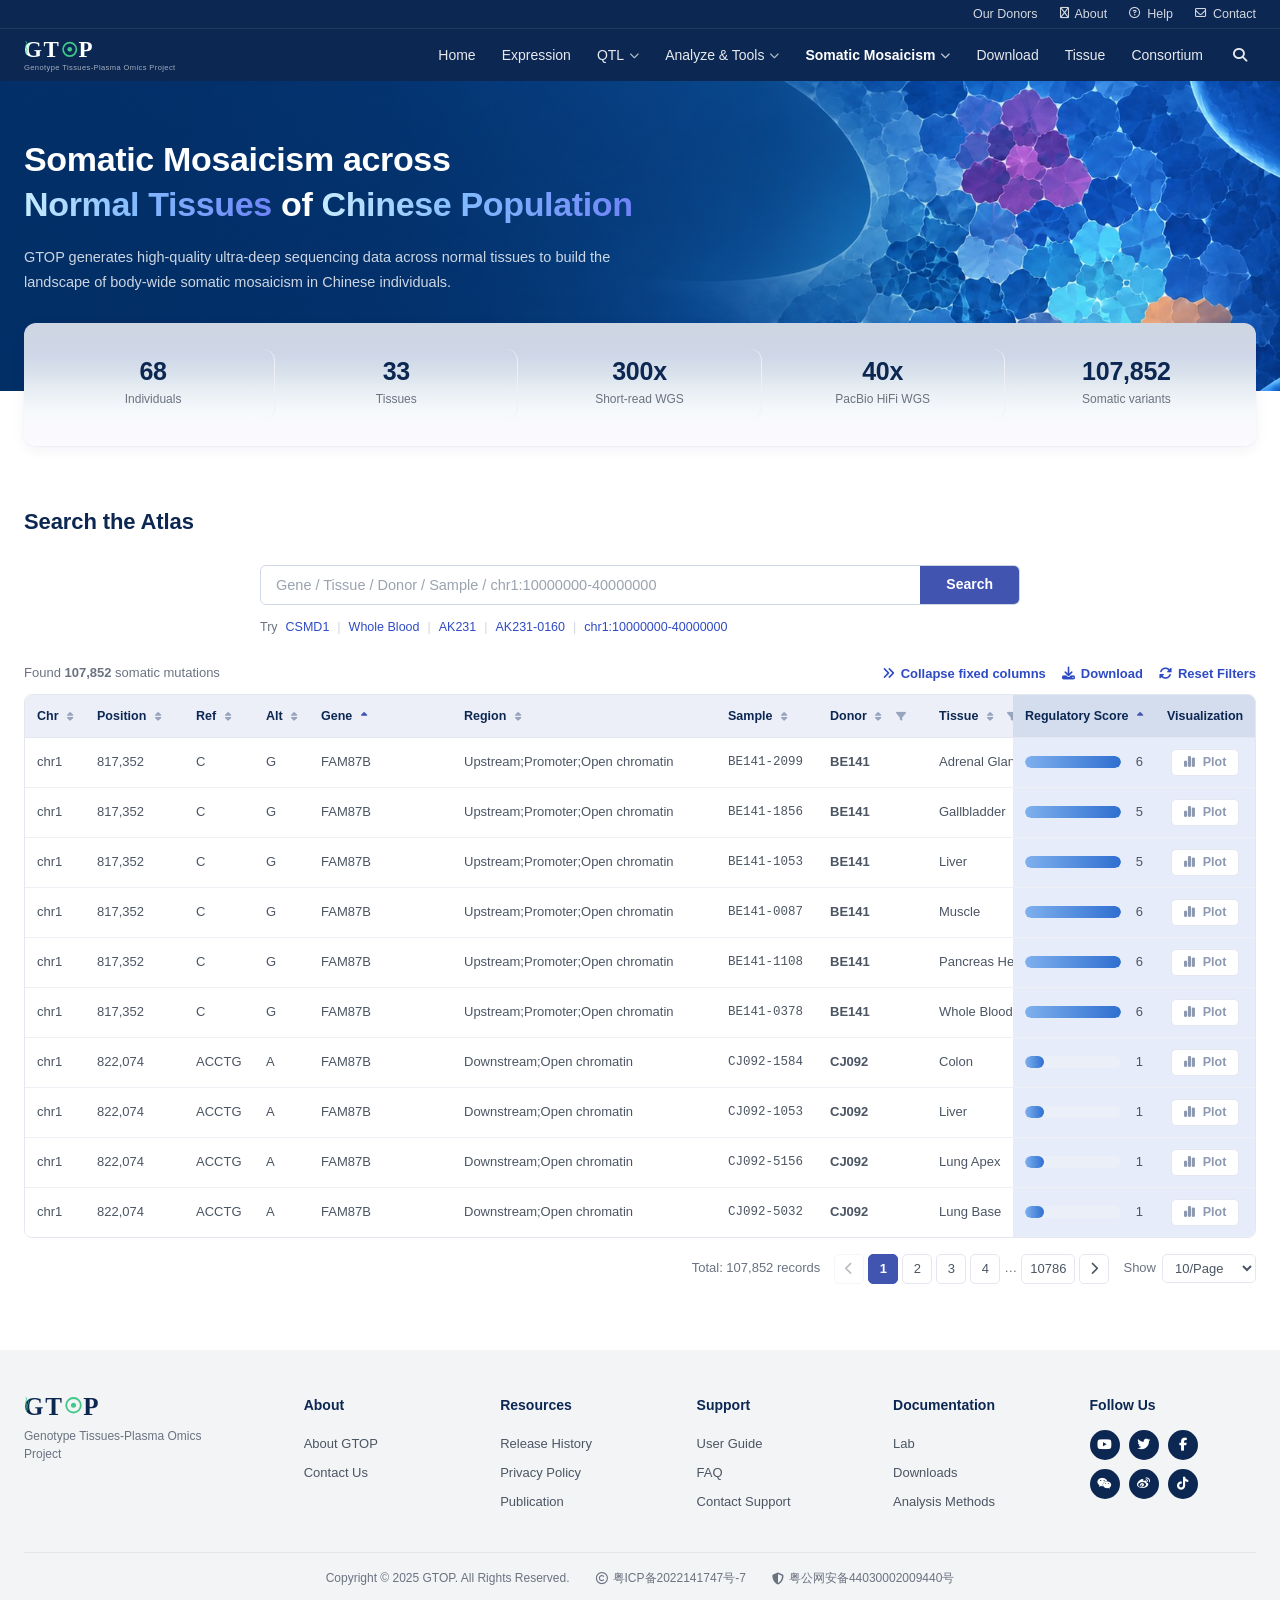
==== commit e5cb39d4: "首页搜索表：表头筛选的计数改为跟随搜索 + 0 计数选项不显示 luo：「首页的表格的筛选是不是没有联动呀」。实测跨组联动本来是对的， 不联动的是「搜索框 ↔ 筛选计数」：    干净 107,852" ====
--- a/src/index.html
+++ b/src/index.html
@@ -704,7 +704,10 @@
       pageSize: 10,
       // 表头筛选：key -> 选项下标集合；空集 = 不筛。键由 FILTER_DEFS 初始化
       filters: {},
-      results: ROWS
+      results: ROWS,
+      // 「搜索之后、套用表头筛选之前」的行集合。faceted 计数以它为基数，
+      // 计数才跟右侧的结果对得上（以前计数拿全量 ROWS 算，搜索后数字纹丝不动）
+      searchRows: ROWS
     };
 
     // ============================ 搜索 ============================
@@ -770,6 +773,9 @@
         }
       }
 
+      // 记下「搜索后、筛选前」的行集合 —— 它是 faceted 计数的基数
+      state.searchRows = rows;
+
       // 表头筛选（在搜索之上再收窄）
       FKEYS.forEach(k => {
         if (isFiltering(k)) rows = rows.filter(r => state.filters[k].has(r[FBY[k].idx]));
@@ -839,6 +845,7 @@
       document.getElementById('acList').classList.remove('open');
       state.query = document.getElementById('searchInput').value;
       runQuery();
+      refreshFilterCounts();   // 搜索变了，已打开的面板里的计数也要跟着变
       document.getElementById('search').scrollIntoView({ behavior: 'smooth', block: 'start' });
     }
 
@@ -869,6 +876,10 @@
     // 注意：bool 列（Tissue Shared / Infiltration）不在 DICTS 里，
     // 它的选项就是 FALSE / TRUE 两个，行内存的是 0 / 1。
     const optText = v => (v === '' ? '(none)' : v);
+    // 选项是否显示：0 计数且未选中 → 不占位置（与 Data Portal 的
+    // `if (!n && !on) return ''` 一致）。**选中的必须留着**，否则没法取消。
+    // 组内搜索词不匹配也隐藏（两种条件都在这儿合）。
+    const optVisible = (n, on, text, q) => (n > 0 || on) && (!q || text.includes(q));
     const FILTER_DEFS = FILTER_COLS.map(c => {
       const texts = c.kind === 'dict'
         ? DICTS[c.k].map(v => (c.k === 'tissue' ? tissueLabel(v) : optText(v)))
@@ -898,8 +909,11 @@
       const out = {};
       FKEYS.forEach(k => { out[k] = new Map(); });
       const active = FKEYS.filter(isFiltering);
-      for (let i = 0; i < ROWS.length; i++) {
-        const r = ROWS[i];
+      // 基数是「搜索后的行」而不是全量 ROWS：否则搜完 chr1，Donor 面板里
+      // 还写着全库的数字，跟右边的结果对不上（2026-10-08 luo 反馈）
+      const base = state.searchRows || ROWS;
+      for (let i = 0; i < base.length; i++) {
+        const r = base[i];
         for (const k of FKEYS) {
           let ok = true;
           for (const k2 of active) {
@@ -930,7 +944,7 @@
           ${d.opts.map(o => {
         const n = counts.get(o.v) || 0;
         const on = state.filters[key].has(o.v);
-        const hide = q && !o.text.toLowerCase().includes(q) ? ' style="display:none"' : '';
+        const hide = optVisible(n, on, o.text.toLowerCase(), q) ? '' : ' style="display:none"';
         return `<label class="th-filter-opt" data-t="${escapeHtml(o.text.toLowerCase())}"${hide}>
               <input type="checkbox" value="${o.v}"${on ? ' checked' : ''} onchange="onFilterToggle('${key}')">
               <span class="th-filter-name">${escapeHtml(o.text)}</span>
@@ -979,9 +993,7 @@
 
     function onFilterSearch(key, v) {
       filterQuery[key] = v.trim().toLowerCase();
-      document.querySelectorAll('#thFilterPop .th-filter-opt').forEach(el => {
-        el.style.display = (!filterQuery[key] || el.dataset.t.includes(filterQuery[key])) ? '' : 'none';
-      });
+      refreshFilterCounts();   // 同时处理「搜索词不匹配」和「0 计数」两种隐藏
     }
 
     function onFilterToggle(key) {
@@ -996,18 +1008,26 @@
     function refreshFilterCounts() {
       const pop = document.getElementById('thFilterPop');
       if (!pop || !pop.classList.contains('open') || !pop.dataset.fkey) return;
-      const counts = computeCounts()[pop.dataset.fkey];
+      const key = pop.dataset.fkey;
+      const counts = computeCounts()[key];
+      const q = filterQuery[key];
       pop.querySelectorAll('.th-filter-opt').forEach(el => {
-        const n = counts.get(+el.querySelector('input').value) || 0;
+        const inp = el.querySelector('input');
+        const n = counts.get(+inp.value) || 0;
         el.querySelector('.th-filter-n').textContent = n.toLocaleString('en-US');
+        // 计数变了，可见性也要跟着变：新变 0 的收起来、从 0 变有数的放出来
+        el.style.display = optVisible(n, inp.checked, el.dataset.t, q) ? '' : 'none';
       });
     }
 
     // 全选等价于不筛（与组内 OR 的语义保持一致）
     function setAllFilter(key, on) {
-      const boxes = [...document.querySelectorAll('#thFilterPop input[type=checkbox]')];
-      boxes.forEach(b => { b.checked = on; });
-      state.filters[key] = on ? new Set(boxes.map(b => +b.value)) : new Set();
+      // ⚠️ 不能按 DOM 里的 checkbox 算：0 计数的选项已被隐藏，
+      //    那样「Select all」会漏掉它们，反而把结果收窄了。
+      //    全选 = 该组全部取值 = 不筛（与组内 OR 的语义一致）。
+      const all = FBY[key].opts.map(o => o.v);
+      state.filters[key] = on ? new Set(all) : new Set();
+      document.querySelectorAll('#thFilterPop input[type=checkbox]').forEach(b => { b.checked = on; });
       syncFilterUI();
       runQuery();
       refreshFilterCounts();
--- a/assets/site.css
+++ b/assets/site.css
@@ -2094,76 +2094,6 @@
   text-align: center;
 }
 
-/* Donor：点三角展开该供体有数据的组织 */
-.filter-node {
-  border-radius: 4px;
-}
-
-.filter-opt-tree {
-  gap: 6px;
-  padding-left: 4px;
-}
-
-.filter-caret {
-  display: inline-flex;
-  align-items: center;
-  justify-content: center;
-  flex-shrink: 0;
-  width: 18px;
-  height: 18px;
-  padding: 0;
-  font-size: 9px;
-  color: var(--muted-2);
-  background: none;
-  border: none;
-  border-radius: 4px;
-  cursor: pointer;
-  transition: transform 0.16s, color 0.16s, background 0.16s;
-}
-
-.filter-caret:hover {
-  color: var(--blue);
-  background: var(--soft);
-}
-
-.filter-caret[aria-expanded="true"] {
-  transform: rotate(90deg);
-  color: var(--blue);
-}
-
-.filter-opt-label {
-  display: flex;
-  align-items: center;
-  gap: 8px;
-  flex: 1;
-  min-width: 0;
-  cursor: pointer;
-}
-
-.filter-sub {
-  display: flex;
-  flex-wrap: wrap;
-  gap: 4px;
-  padding: 2px 10px 8px 28px;
-}
-
-.filter-chip {
-  padding: 2px 8px;
-  font-family: inherit;
-  font-size: 11.5px;
-  color: var(--blue-link);
-  background: var(--badge-bg);
-  border: 1px solid transparent;
-  border-radius: 999px;
-  cursor: pointer;
-  white-space: nowrap;
-}
-
-.filter-chip:hover {
-  border-color: var(--blue);
-  background: #fff;
-}
-
 /* 文件名：单行 + 尾部省略号
    为什么从「完整显示」改回截断：全量 7,249 个文件名里 91% 不超过 23 字符
    （p90=23），只有 5.6% 是 36~40 字符的 *.liftover.chain。为了这 5.6%
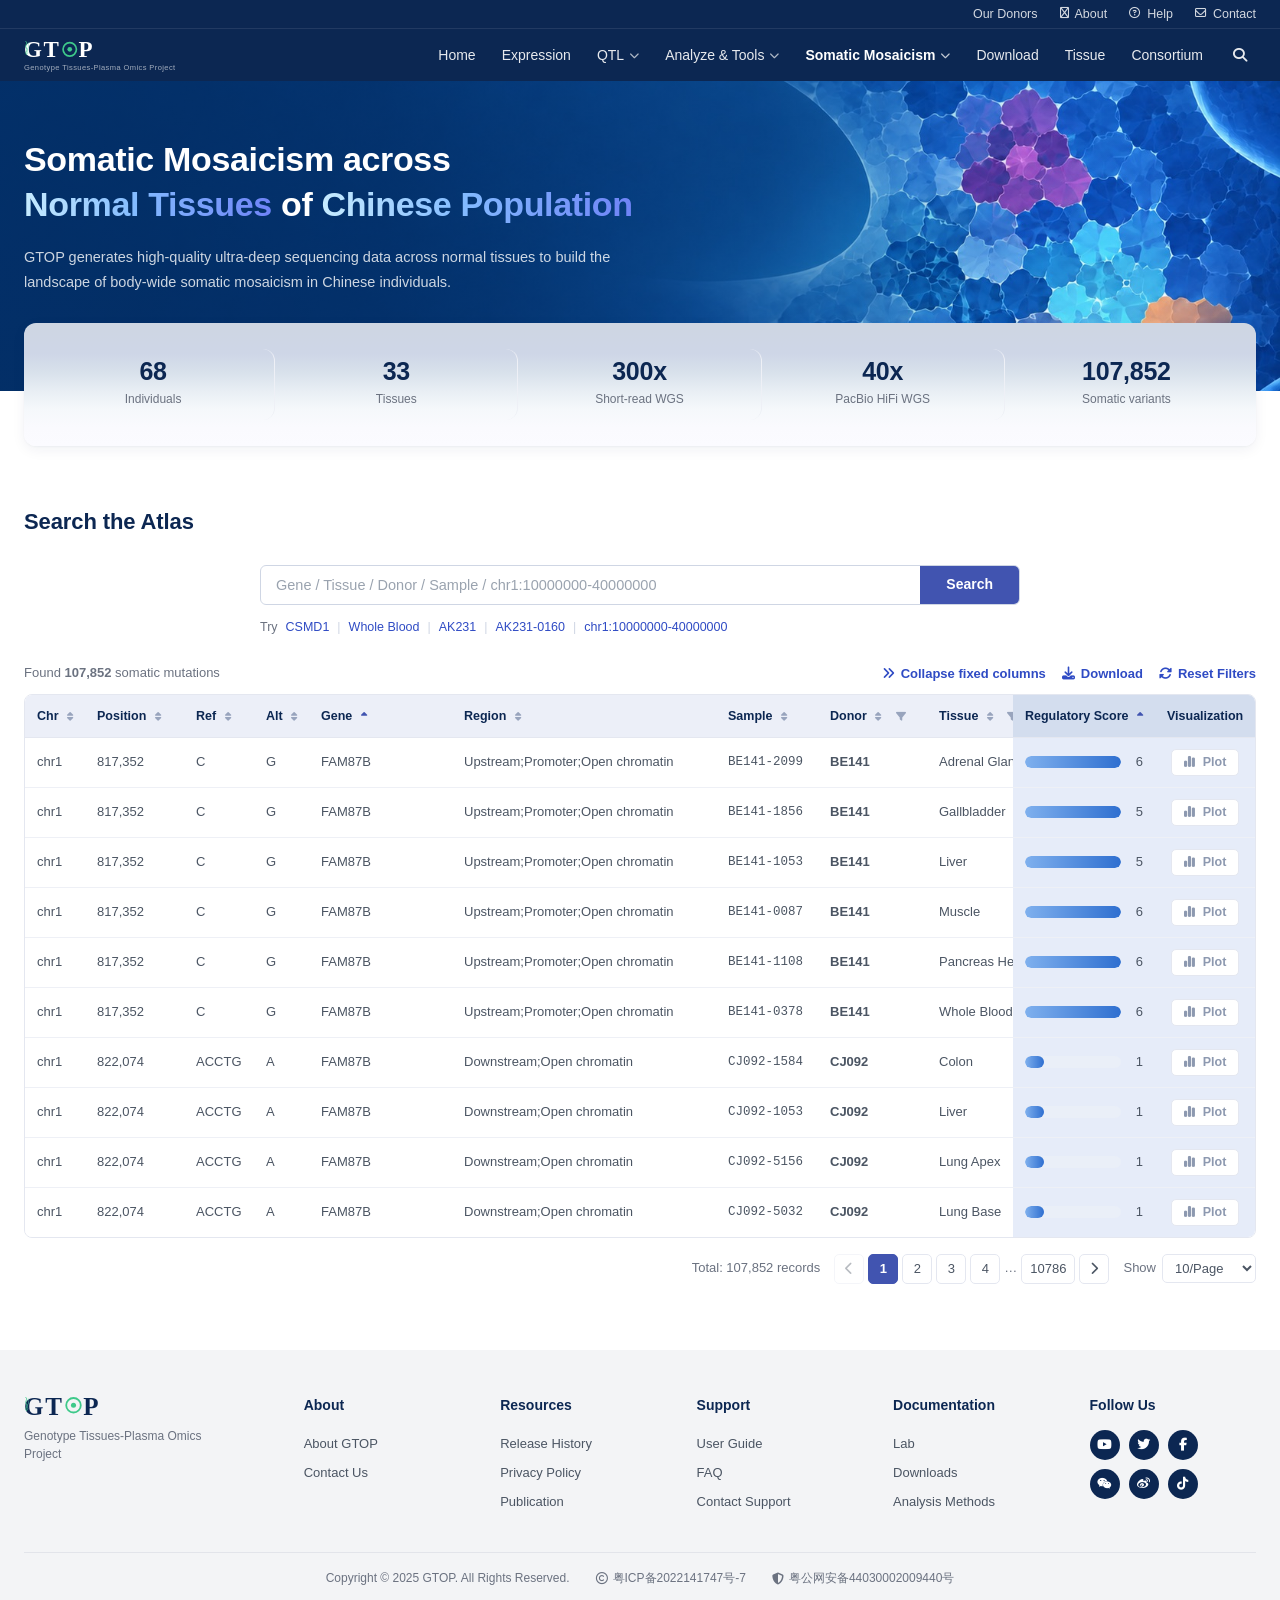
==== commit 90e9b0f6: "首页表头筛选：面板标题显示「当前结果数」 luo 追问：「我选中的一个组织，但是其他列的筛选项没有相应的变化呀」。  查证结论：不是 bug。用页面自己的数据统计「每个组织在其它维度上有多少个 不同取" ====
--- a/src/index.html
+++ b/src/index.html
@@ -936,7 +936,7 @@
       const pop = document.getElementById('thFilterPop');
       pop.dataset.fkey = key;
       pop.innerHTML = `
-        <div class="th-filter-head">Filter by ${escapeHtml(d.label)}</div>
+        <div class="th-filter-head"><span>Filter by ${escapeHtml(d.label)}</span><span class="th-filter-head-n" data-fhead-n>${state.results.length.toLocaleString('en-US')} results</span></div>
         ${d.search ? `<input class="th-filter-search" type="search" placeholder="Search ${escapeHtml(d.label.toLowerCase())}…"
               value="${escapeHtml(q)}" aria-label="Search ${escapeHtml(d.label)}"
               oninput="onFilterSearch('${key}', this.value)">` : ''}
@@ -1011,6 +1011,10 @@
       const key = pop.dataset.fkey;
       const counts = computeCounts()[key];
       const q = filterQuery[key];
+      // 标题右侧的「当前结果数」也要跟着变 —— 有些列（Type / Ti-Tv / Tissue Shared）
+      // 在数据里每个取值都存在，选项列表永远不会变少，这个数字是唯一的联动线索
+      const headN = pop.querySelector('[data-fhead-n]');
+      if (headN) headN.textContent = state.results.length.toLocaleString('en-US') + ' results';
       pop.querySelectorAll('.th-filter-opt').forEach(el => {
         const inp = el.querySelector('input');
         const n = counts.get(+inp.value) || 0;
--- a/assets/site.css
+++ b/assets/site.css
@@ -1272,13 +1272,38 @@
   display: block;
 }
 
+/* 标题行：左边「Filter by X」，右边「当前结果数」（2026-10-08 luo：「选了一个组织，
+   其他列的筛选项没有相应的变化」）。Type / Ti-Tv / Tissue Shared 这三列在数据里
+   每个取值都存在（30 个组织全都同时含 SNV 与 INDEL、含全部 7 种 Ti/Tv），
+   所以选任何组织它们都不会少选项 —— 只有数字变。把这个数字放到标题上，
+   打开任意一列的面板都能一眼看到筛选已生效。 */
 .th-filter-head {
+  display: flex;
+  align-items: baseline;
+  justify-content: space-between;
+  gap: 10px;
   padding: 4px 12px 8px;
   font-size: 11px;
   font-weight: 700;
   letter-spacing: 0.04em;
   text-transform: uppercase;
   color: var(--muted-2);
+}
+
+/* 标题左侧的列名不许折行 —— 否则「FILTER BY COSMIC SIGNATURE」会断成两行。
+   面板跟着宽一点没关系（下拉面板本来就不定宽）。 */
+.th-filter-head > span:first-child {
+  white-space: nowrap;
+}
+
+/* 标题右侧的结果数：不跟着标题变全大写，用品牌蓝让它跳出来 */
+.th-filter-head-n {
+  flex: none;
+  font-weight: 600;
+  letter-spacing: 0;
+  text-transform: none;
+  color: var(--blue);
+  font-variant-numeric: tabular-nums;
 }
 
 .th-filter-opt {
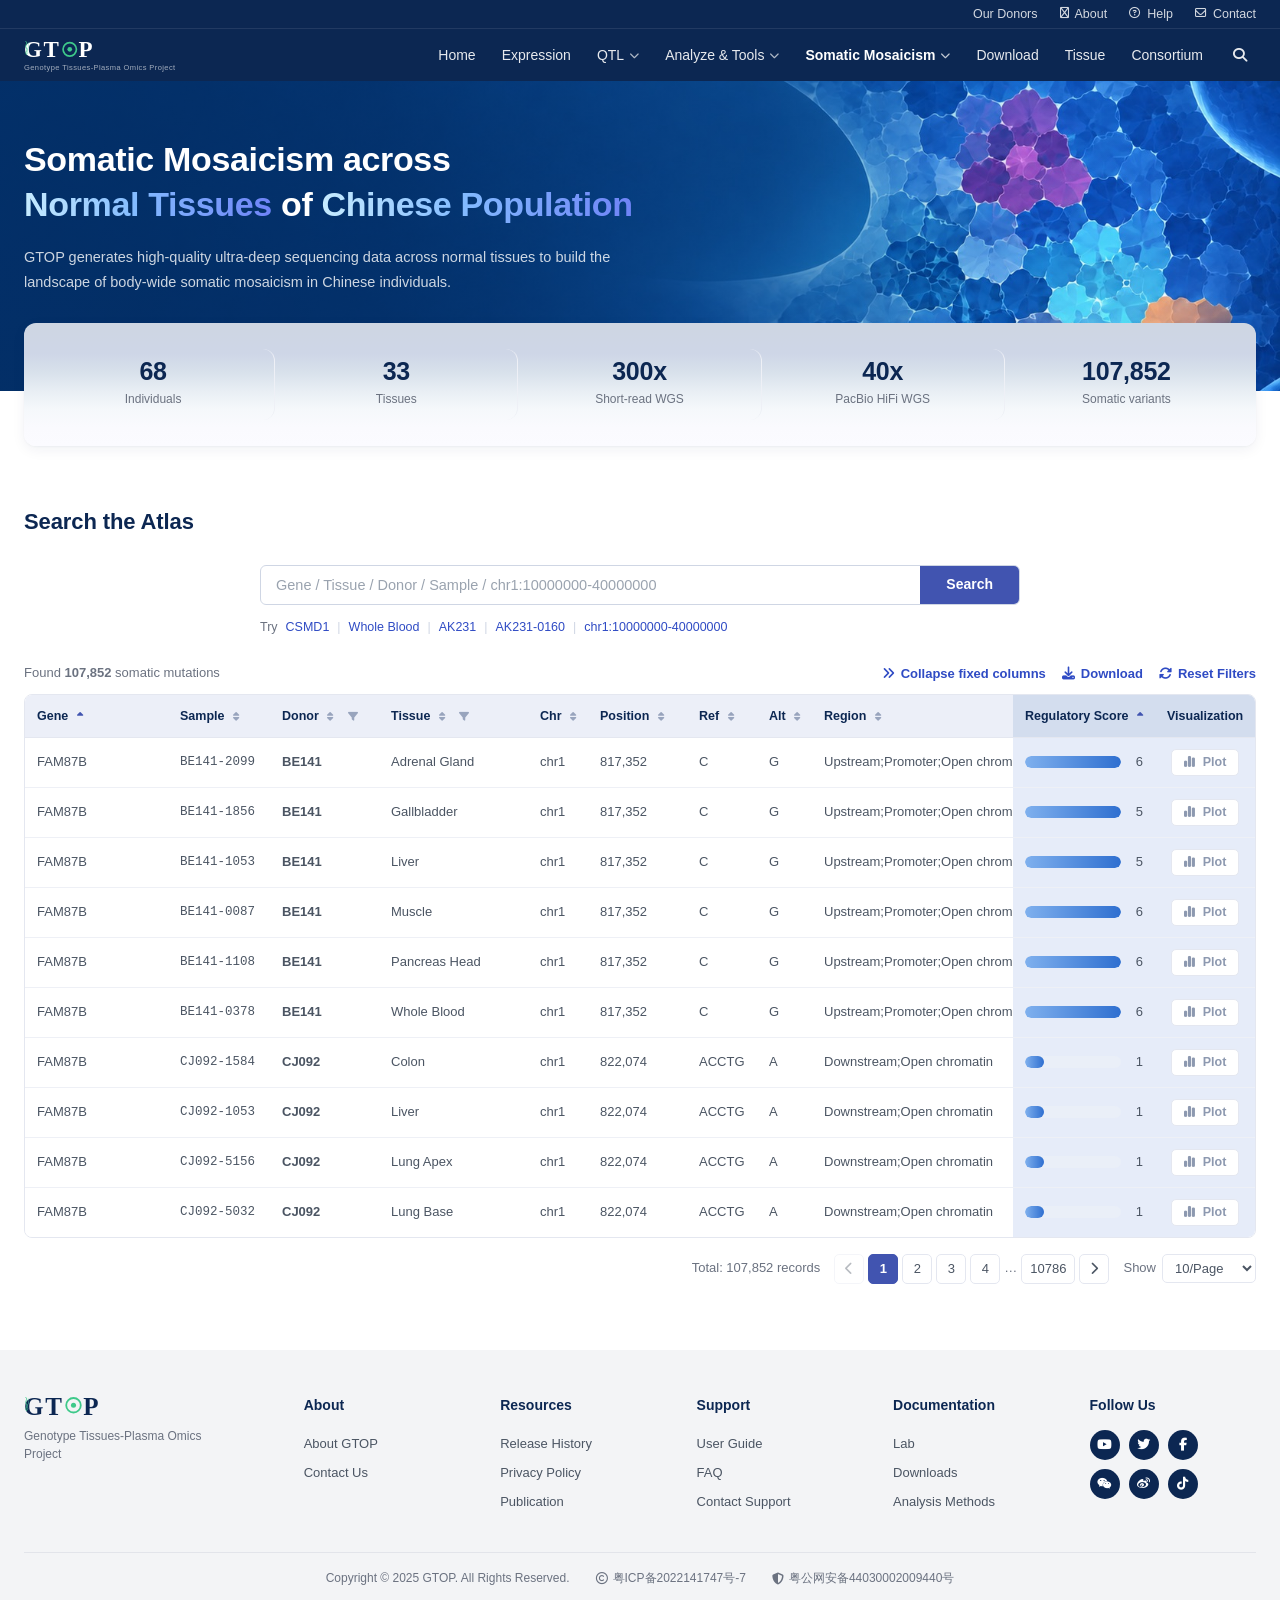
==== commit d5a53b7f: "首页搜索表：Gene / Sample / Donor / Tissue 挪到最前四列 luo：「gene，sample，donor，tissue挪到前四列」。  新顺序（21 数据列 + Visua" ====
--- a/src/index.html
+++ b/src/index.html
@@ -269,17 +269,7 @@
         <table class="data-table" data-page-node-id="36xZ0YqjCHVDmOSCXClnVK">
           <thead data-page-node-id="4bSnBoBJboKiF9OmTY1oGr">
             <tr data-page-node-id="DSO8fyf3opCd32IEf4NwGc">
-              <th class="sortable" onclick="sortBy('contig')">Chr <i class="fa-solid fa-sort sort-i"></i>
-              </th>
-              <th class="sortable" onclick="sortBy('pos')">Position <i class="fa-solid fa-sort sort-i"></i>
-              </th>
-              <th class="sortable" onclick="sortBy('ref')">Ref <i class="fa-solid fa-sort sort-i"></i>
-              </th>
-              <th class="sortable" onclick="sortBy('alt')">Alt <i class="fa-solid fa-sort sort-i"></i>
-              </th>
               <th class="sortable" onclick="sortBy('gene_symbol')">Gene <i class="fa-solid fa-sort sort-i"></i>
-              </th>
-              <th class="sortable" onclick="sortBy('region')">Region <i class="fa-solid fa-sort sort-i"></i>
               </th>
               <th class="sortable" onclick="sortBy('sample')">Sample <i class="fa-solid fa-sort sort-i"></i>
               </th>
@@ -294,6 +284,16 @@
                   aria-haspopup="true" aria-expanded="false" title="Filter by tissue">
                   <i class="fa-solid fa-filter"></i><span class="th-filter-count" data-fcount="tissue"></span>
                 </button>
+              </th>
+              <th class="sortable" onclick="sortBy('contig')">Chr <i class="fa-solid fa-sort sort-i"></i>
+              </th>
+              <th class="sortable" onclick="sortBy('pos')">Position <i class="fa-solid fa-sort sort-i"></i>
+              </th>
+              <th class="sortable" onclick="sortBy('ref')">Ref <i class="fa-solid fa-sort sort-i"></i>
+              </th>
+              <th class="sortable" onclick="sortBy('alt')">Alt <i class="fa-solid fa-sort sort-i"></i>
+              </th>
+              <th class="sortable" onclick="sortBy('region')">Region <i class="fa-solid fa-sort sort-i"></i>
               </th>
               <th class="sortable" onclick="sortBy('depth')">Depth <i class="fa-solid fa-sort sort-i"></i>
               </th>
@@ -494,7 +494,14 @@
     // ---------------- 列定义（顺序 = 页面从左到右）----------------
     // kind: dict = 字典下标 | int/num = 数值 | raw = 原样字符串 | bool = 0/1
     // fmt : 显示格式（int 千分位 / vaf 百分比 / cadd 3 位 / num4 4 位）
+    // 空值统一显示成 '--'（原来是 'NA'）。两处必须一致：
+    //   这里每个字段的 empty、cellHtml() 里的兜底。
+    // （2026-09-24 第二轮：原来还有第三处 showDetail() 侧栏的兜底，详情栏已移除。）
     const COLS = [
+      { k: 'gene_symbol', label: 'Gene', kind: 'dict', cls: 'col-gene', empty: '--' },
+      { k: 'sample', label: 'Sample', kind: 'dict', cls: 'col-mono' },
+      { k: 'donor', label: 'Donor', kind: 'dict', cls: 'col-donor', filter: true },
+      { k: 'tissue', label: 'Tissue', kind: 'dict', filter: true },
       { k: 'contig', label: 'Chr', kind: 'dict' },
       { k: 'pos', label: 'Position', kind: 'int', fmt: 'int', cls: 'col-pos' },
       { k: 'ref', label: 'Ref', kind: 'raw' },
@@ -502,11 +509,7 @@
       // 空值统一显示成 '--'（原来是 'NA'）。两处必须一致：
       //   这里每个字段的 empty、cellHtml() 里的兜底。
       // （2026-09-24 第二轮：原来还有第三处 showDetail() 侧栏的兜底，详情栏已移除。）
-      { k: 'gene_symbol', label: 'Gene', kind: 'dict', cls: 'col-gene', empty: '--' },
       { k: 'region', label: 'Region', kind: 'dict', cls: 'col-region', empty: '--' },
-      { k: 'sample', label: 'Sample', kind: 'dict', cls: 'col-mono' },
-      { k: 'donor', label: 'Donor', kind: 'dict', cls: 'col-donor', filter: true },
-      { k: 'tissue', label: 'Tissue', kind: 'dict', filter: true },
       { k: 'depth', label: 'Depth', kind: 'int', fmt: 'int', cls: 'col-num' },
       { k: 'vaf', label: 'VAF', kind: 'num', fmt: 'vaf', cls: 'col-vaf' },
       { k: 'mutation_type', label: 'Type', kind: 'dict', filter: true },
@@ -1416,7 +1419,7 @@
       // minColWidths 见上面 idealColWidths() 的注释 —— 它保证默认列宽是按全量
       // 107,852 行定的，翻页不会因为第 1 页碰巧值短而溢出。
       initColResize(tbl, {
-        storageKey: 'gtop.cols.search.v2',
+        storageKey: 'gtop.cols.search.v3',
         minWidth: 44,
         minColWidths: idealColWidths(tbl),
         onWidths: pinRightCols
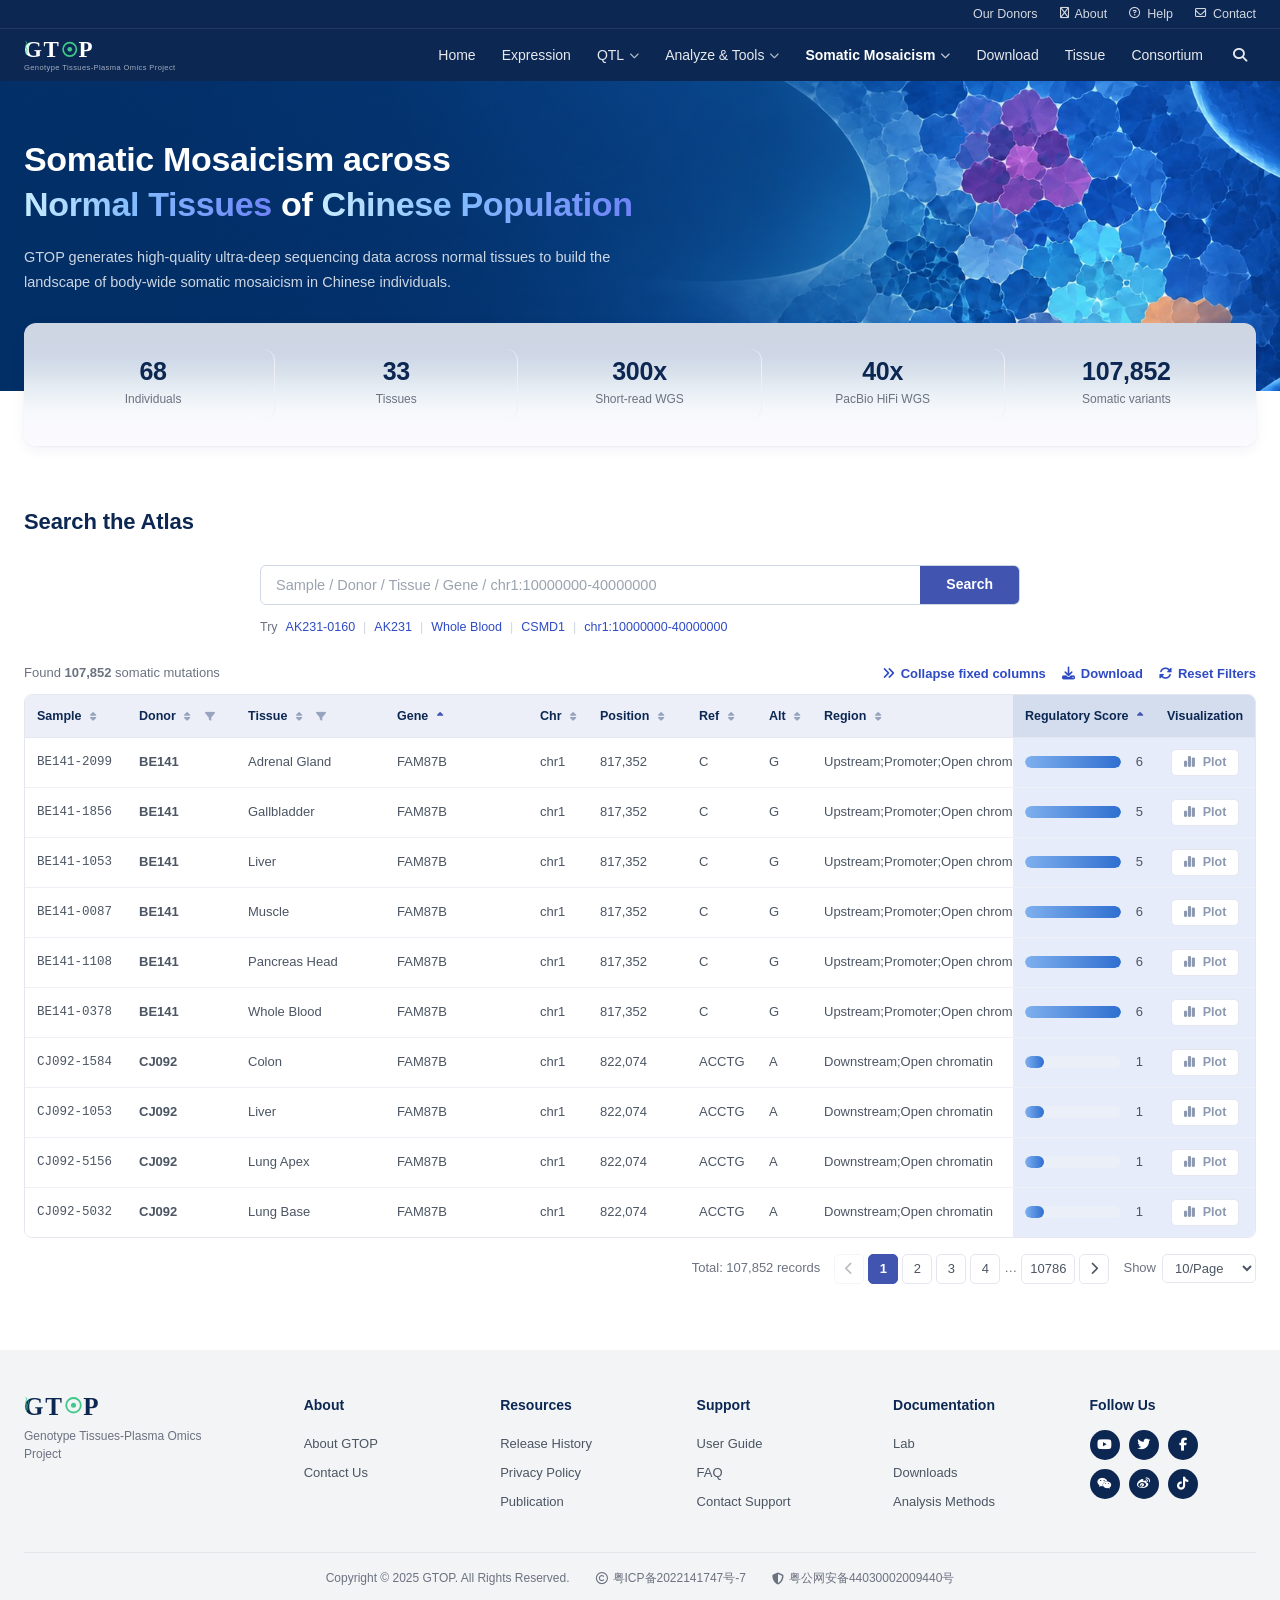
==== commit ca163f85: "首页前四列改为 Sample / Donor / Tissue / Gene；搜索框与示例同步 luo：「sample / donor / tissue / gene 这个顺序」，并在追问里选了「表格" ====
--- a/src/index.html
+++ b/src/index.html
@@ -222,7 +222,7 @@
       <div class="autocomplete" data-page-node-id="9RMSuAuBEkZ50oNPhG2FCn">
         <div class="search-box" data-page-node-id="i6NMaO02j4l2O4k5RSaMD6">
           <input type="text" id="searchInput"
-            placeholder="Gene / Tissue / Donor / Sample / chr1:10000000-40000000" autocomplete="off" spellcheck="false"
+            placeholder="Sample / Donor / Tissue / Gene / chr1:10000000-40000000" autocomplete="off" spellcheck="false"
             oninput="onInput(this.value)" onkeydown="onKey(event)" onfocus="onInput(this.value)" data-page-node-id="Xne1IOBicL4Ovezcnki2lg">
           <button class="btn btn-primary" onclick="executeSearch()" data-page-node-id="j2B0MeA8Rvgu2CdeGEKgCJ">Search</button>
         </div>
@@ -232,13 +232,13 @@
       <!-- 示例：点一下直接填进搜索框 -->
       <div class="search-examples">
         <span>Try</span>
-        <button type="button" onclick="fillSearch('CSMD1')">CSMD1</button>
+        <button type="button" onclick="fillSearch('AK231-0160')">AK231-0160</button>
+        <span class="sep">|</span>
+        <button type="button" onclick="fillSearch('AK231')">AK231</button>
         <span class="sep">|</span>
         <button type="button" onclick="fillSearch('Whole Blood')">Whole Blood</button>
         <span class="sep">|</span>
-        <button type="button" onclick="fillSearch('AK231')">AK231</button>
-        <span class="sep">|</span>
-        <button type="button" onclick="fillSearch('AK231-0160')">AK231-0160</button>
+        <button type="button" onclick="fillSearch('CSMD1')">CSMD1</button>
         <span class="sep">|</span>
         <button type="button" onclick="fillSearch('chr1:10000000-40000000')">chr1:10000000-40000000</button>
       </div>
@@ -269,8 +269,6 @@
         <table class="data-table" data-page-node-id="36xZ0YqjCHVDmOSCXClnVK">
           <thead data-page-node-id="4bSnBoBJboKiF9OmTY1oGr">
             <tr data-page-node-id="DSO8fyf3opCd32IEf4NwGc">
-              <th class="sortable" onclick="sortBy('gene_symbol')">Gene <i class="fa-solid fa-sort sort-i"></i>
-              </th>
               <th class="sortable" onclick="sortBy('sample')">Sample <i class="fa-solid fa-sort sort-i"></i>
               </th>
               <th class="sortable has-filter" onclick="sortBy('donor')">Donor <i class="fa-solid fa-sort sort-i"></i>
@@ -284,6 +282,8 @@
                   aria-haspopup="true" aria-expanded="false" title="Filter by tissue">
                   <i class="fa-solid fa-filter"></i><span class="th-filter-count" data-fcount="tissue"></span>
                 </button>
+              </th>
+              <th class="sortable" onclick="sortBy('gene_symbol')">Gene <i class="fa-solid fa-sort sort-i"></i>
               </th>
               <th class="sortable" onclick="sortBy('contig')">Chr <i class="fa-solid fa-sort sort-i"></i>
               </th>
@@ -498,17 +498,14 @@
     //   这里每个字段的 empty、cellHtml() 里的兜底。
     // （2026-09-24 第二轮：原来还有第三处 showDetail() 侧栏的兜底，详情栏已移除。）
     const COLS = [
-      { k: 'gene_symbol', label: 'Gene', kind: 'dict', cls: 'col-gene', empty: '--' },
       { k: 'sample', label: 'Sample', kind: 'dict', cls: 'col-mono' },
       { k: 'donor', label: 'Donor', kind: 'dict', cls: 'col-donor', filter: true },
       { k: 'tissue', label: 'Tissue', kind: 'dict', filter: true },
+      { k: 'gene_symbol', label: 'Gene', kind: 'dict', cls: 'col-gene', empty: '--' },
       { k: 'contig', label: 'Chr', kind: 'dict' },
       { k: 'pos', label: 'Position', kind: 'int', fmt: 'int', cls: 'col-pos' },
       { k: 'ref', label: 'Ref', kind: 'raw' },
       { k: 'alt', label: 'Alt', kind: 'raw' },
-      // 空值统一显示成 '--'（原来是 'NA'）。两处必须一致：
-      //   这里每个字段的 empty、cellHtml() 里的兜底。
-      // （2026-09-24 第二轮：原来还有第三处 showDetail() 侧栏的兜底，详情栏已移除。）
       { k: 'region', label: 'Region', kind: 'dict', cls: 'col-region', empty: '--' },
       { k: 'depth', label: 'Depth', kind: 'int', fmt: 'int', cls: 'col-num' },
       { k: 'vaf', label: 'VAF', kind: 'num', fmt: 'vaf', cls: 'col-vaf' },
@@ -1419,7 +1416,7 @@
       // minColWidths 见上面 idealColWidths() 的注释 —— 它保证默认列宽是按全量
       // 107,852 行定的，翻页不会因为第 1 页碰巧值短而溢出。
       initColResize(tbl, {
-        storageKey: 'gtop.cols.search.v3',
+        storageKey: 'gtop.cols.search.v4',
         minWidth: 44,
         minColWidths: idealColWidths(tbl),
         onWidths: pinRightCols
